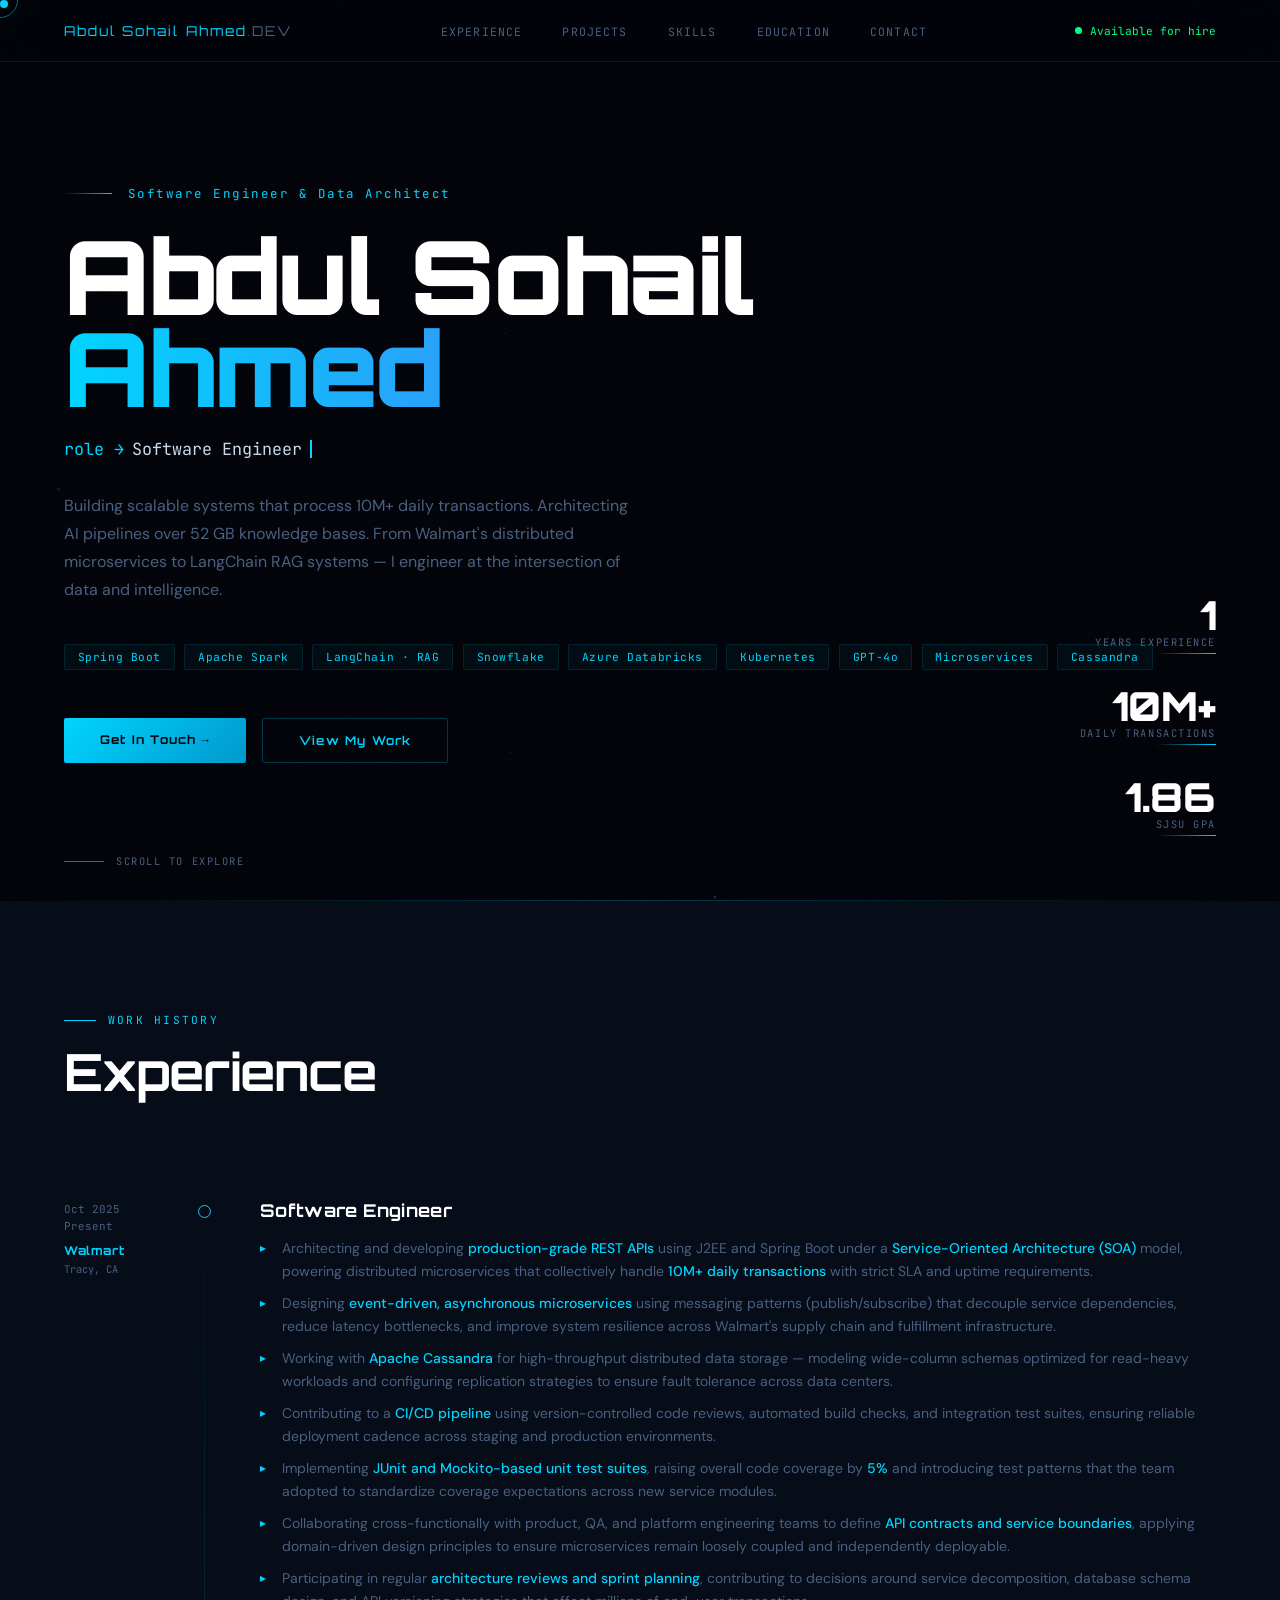
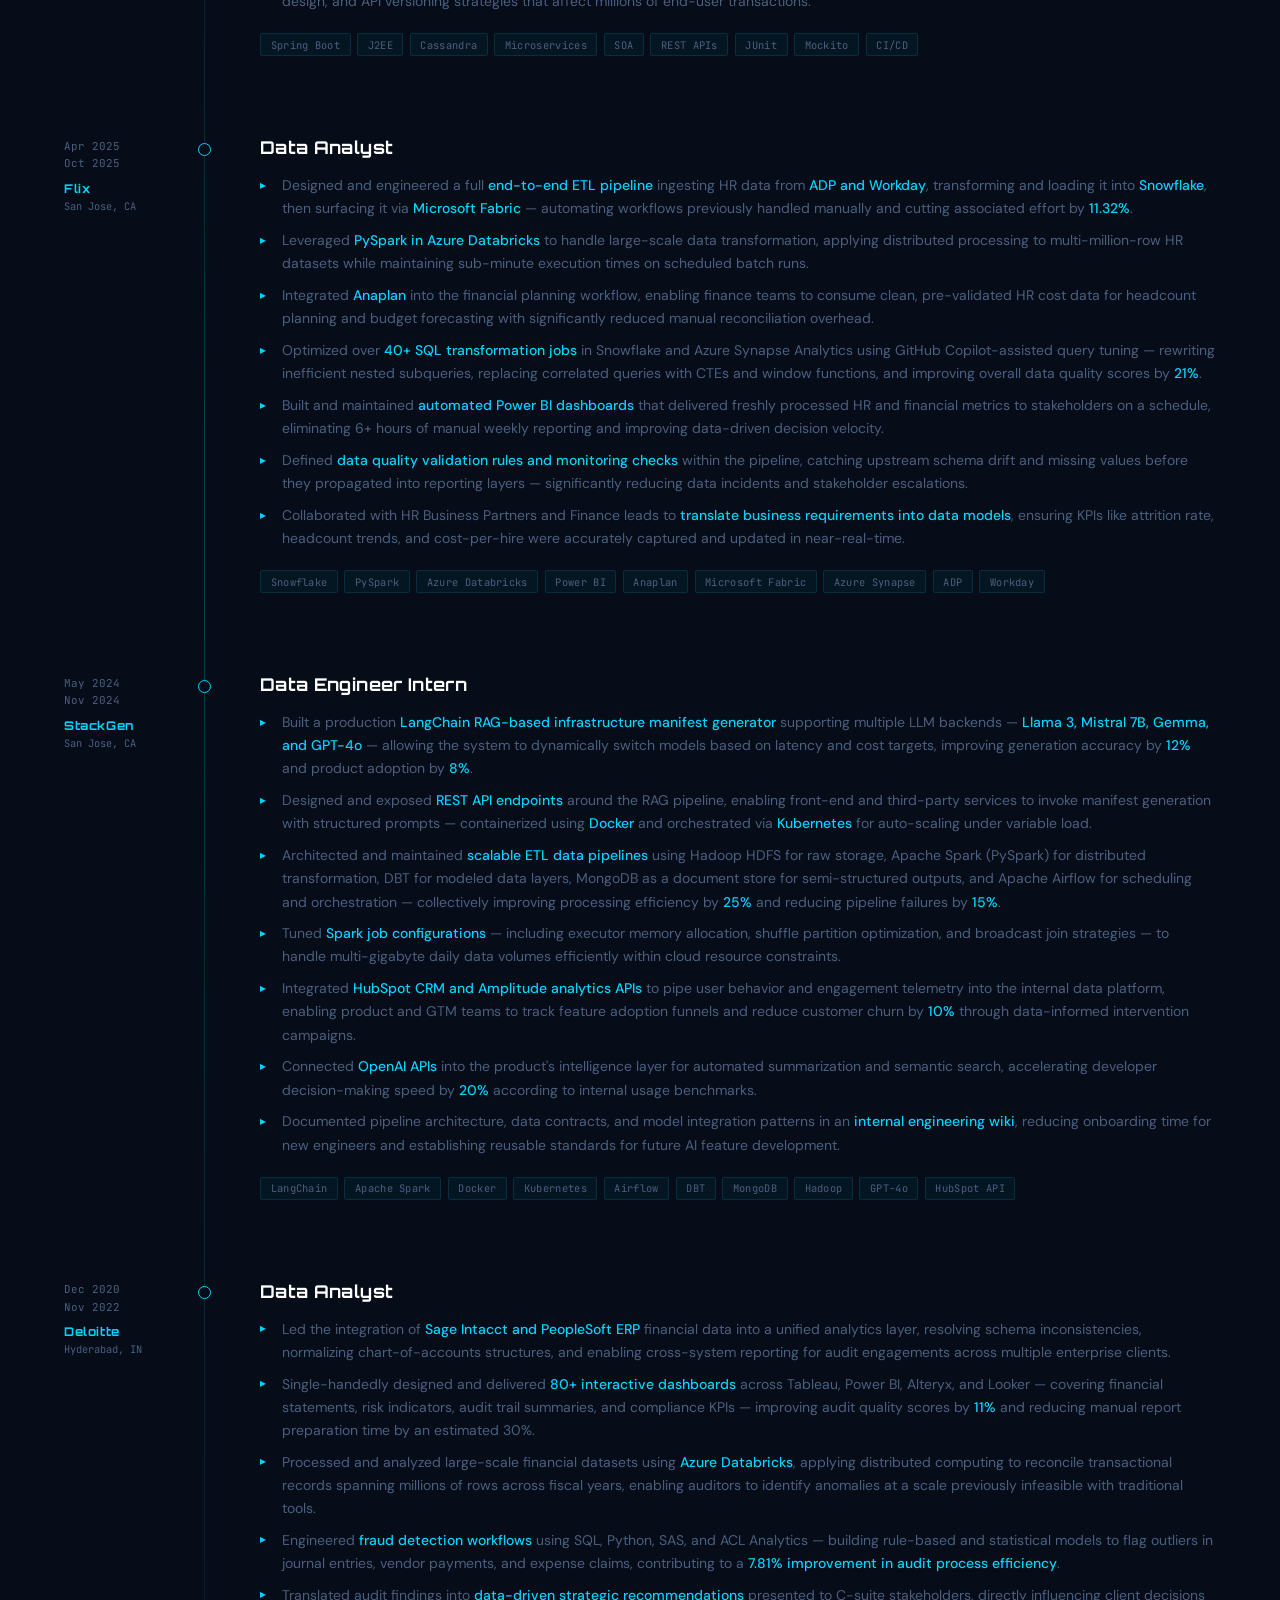
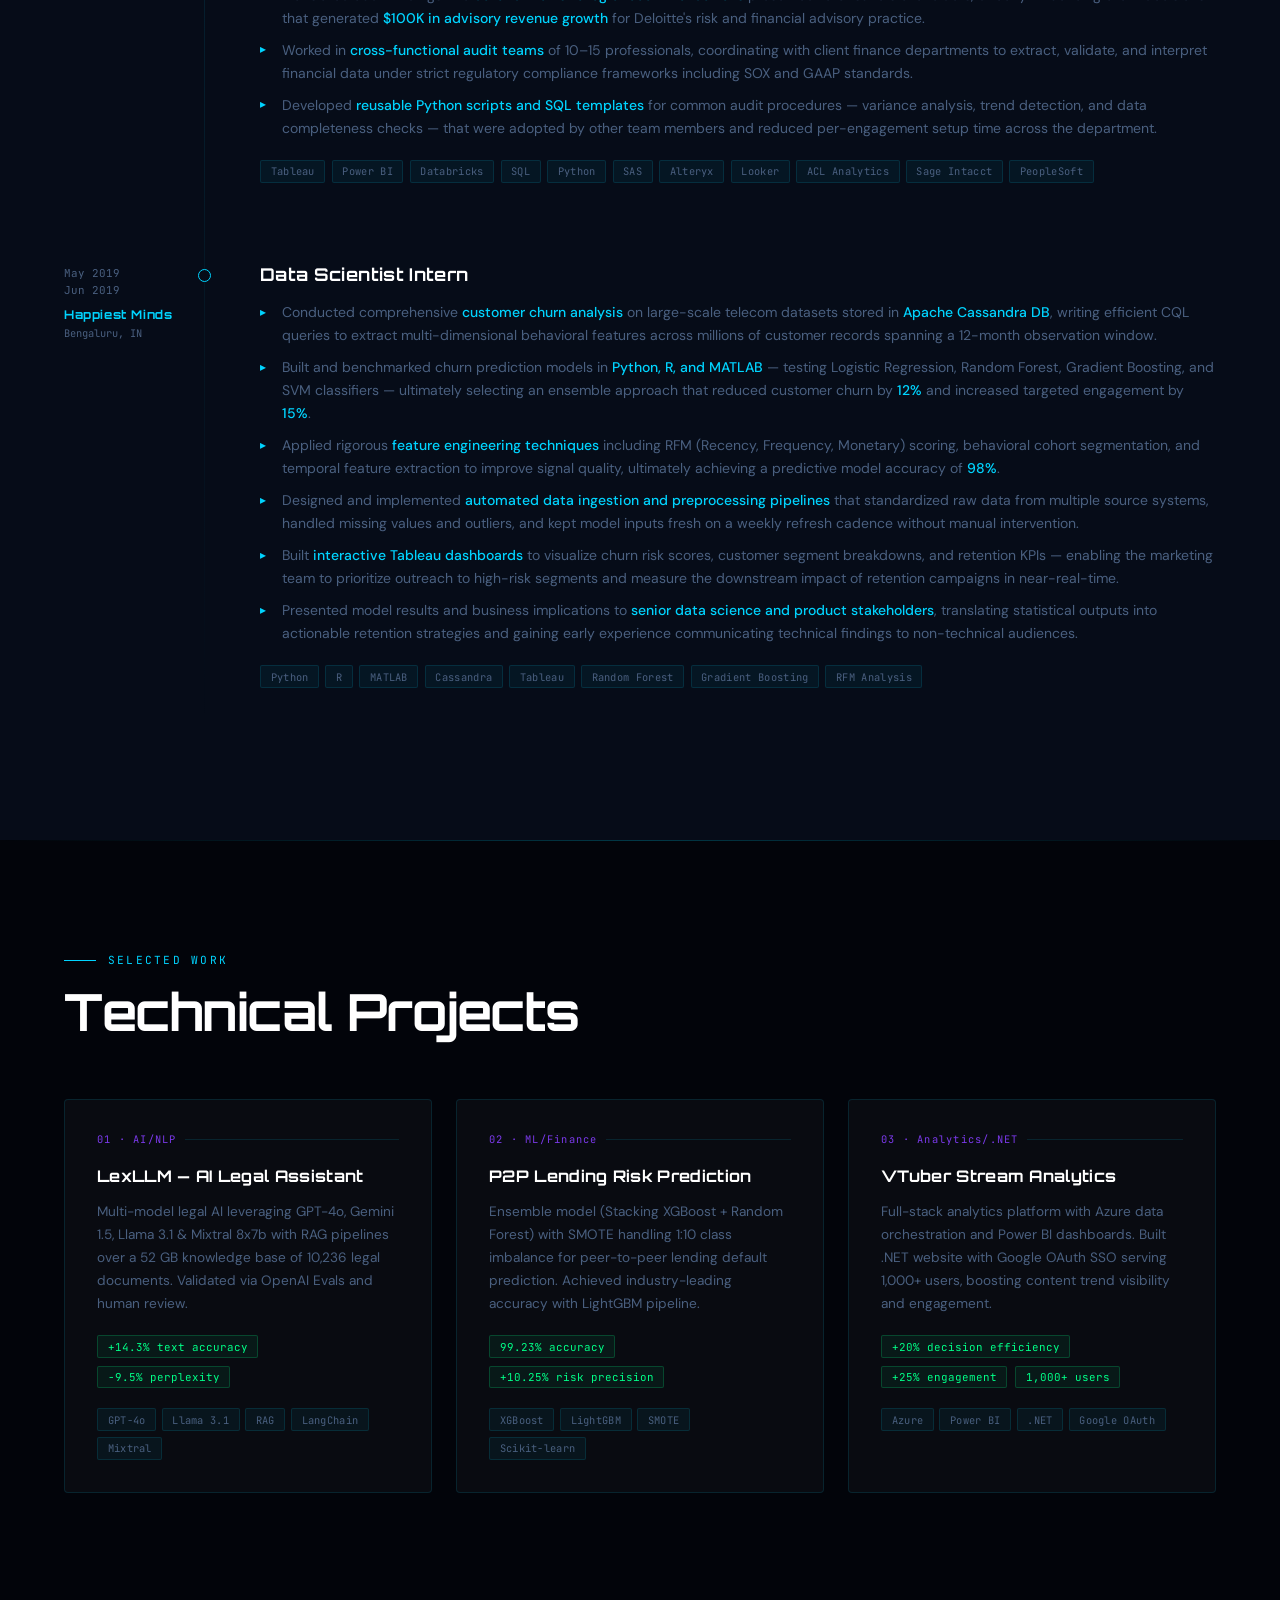
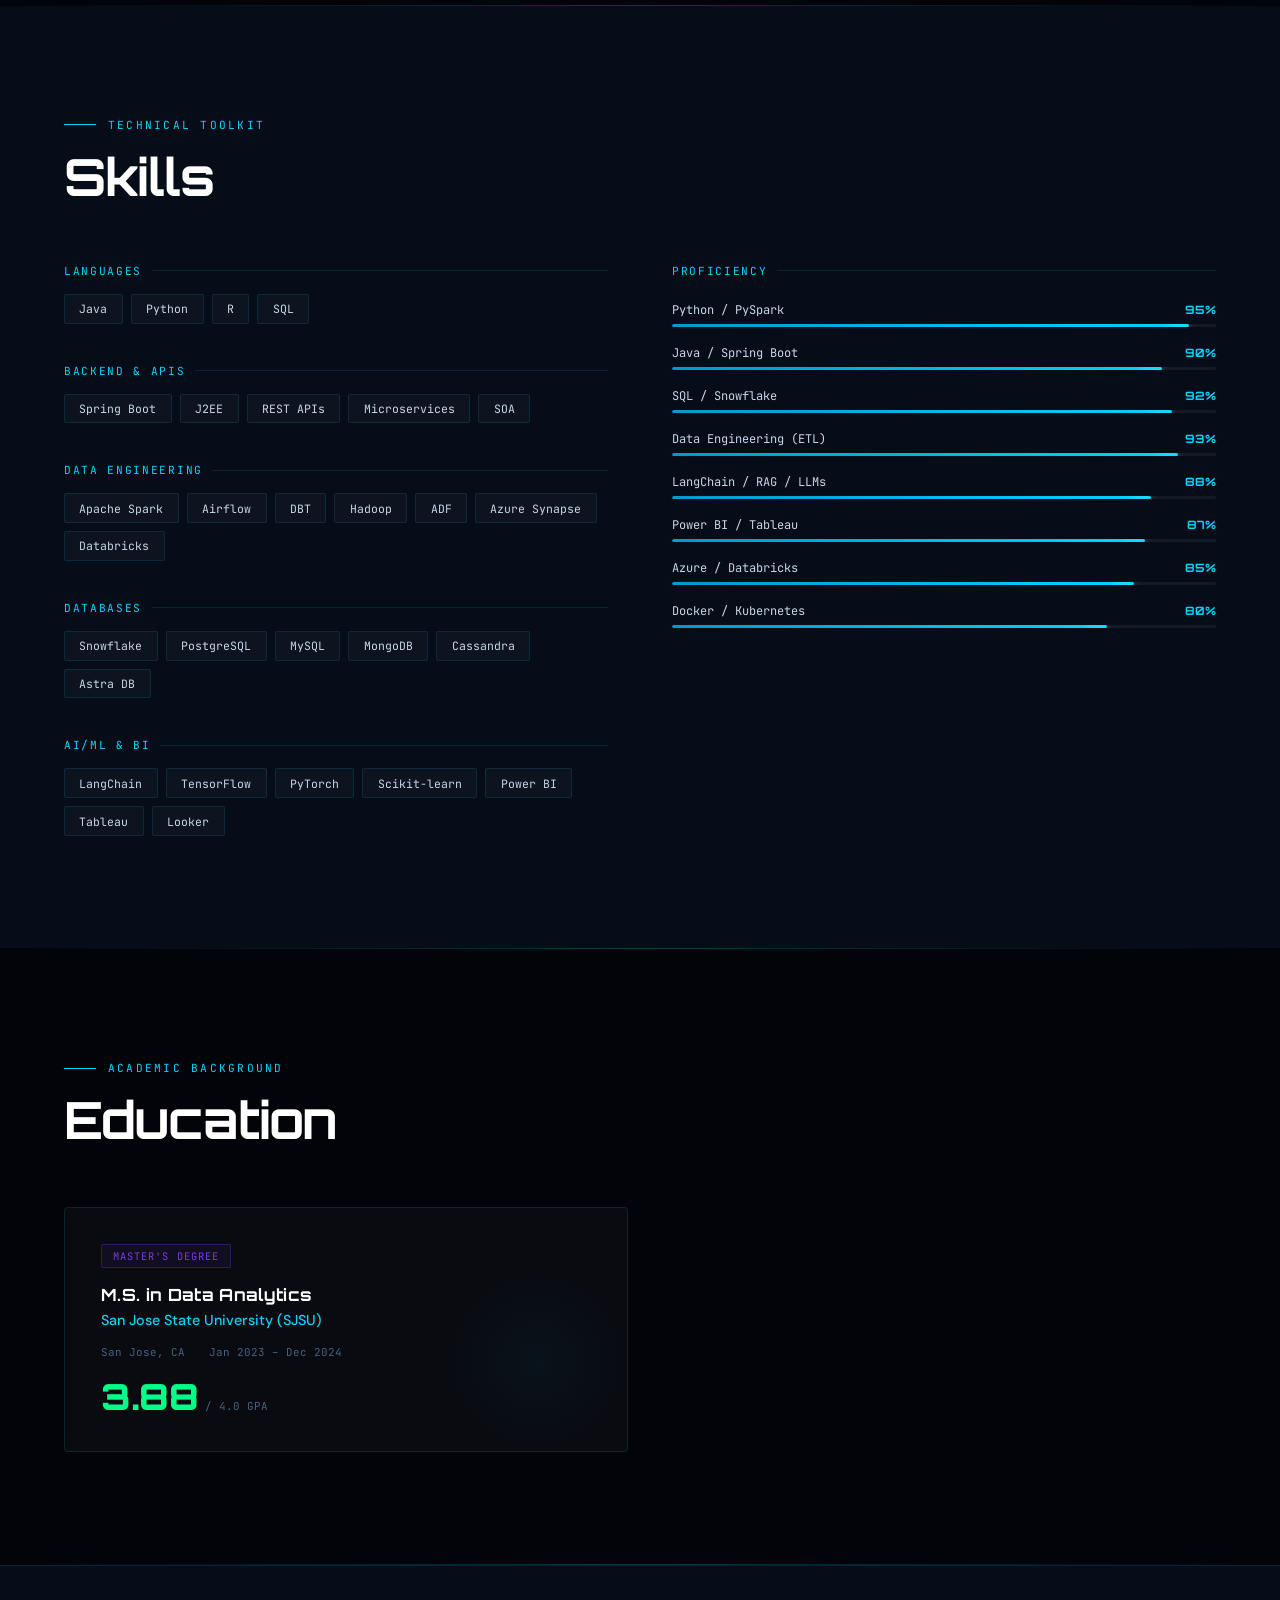
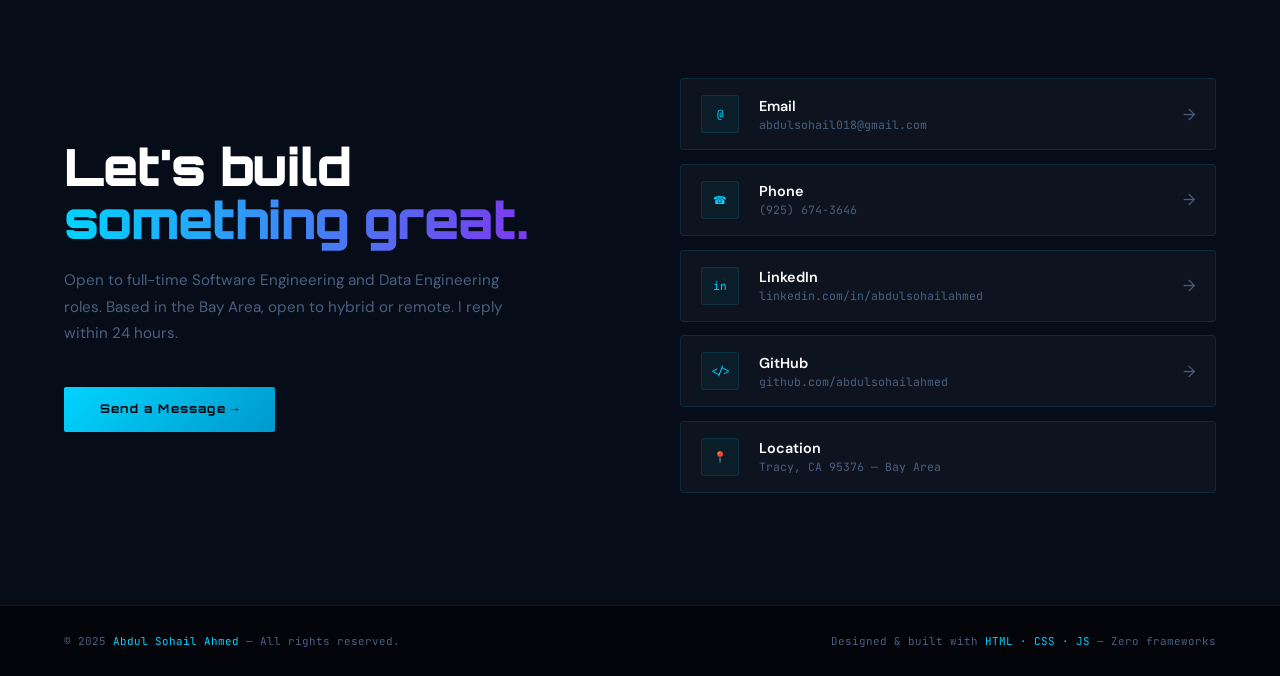
==== index.html @ 20546acb "Update index.html" ====
<!DOCTYPE html>
<html lang="en">
<head>
<meta charset="UTF-8">
<meta name="viewport" content="width=device-width, initial-scale=1.0">
<title>Abdul Sohail Ahmed — Engineer & Data Architect</title>
<link href="https://fonts.googleapis.com/css2?family=Orbitron:wght@400;600;700;900&family=DM+Sans:wght@300;400;500;600&family=JetBrains+Mono:wght@300;400;500&display=swap" rel="stylesheet">
<style>
*, *::before, *::after { margin: 0; padding: 0; box-sizing: border-box; }
html { scroll-behavior: smooth; }

:root {
  --bg: #02040a;
  --bg2: #060c18;
  --surface: rgba(255,255,255,0.03);
  --surface2: rgba(255,255,255,0.06);
  --border: rgba(0,212,255,0.12);
  --border2: rgba(0,212,255,0.25);
  --cyan: #00d4ff;
  --cyan2: #0099cc;
  --violet: #7c3aed;
  --green: #00ff88;
  --amber: #f59e0b;
  --text: #c8d8e8;
  --muted: #4a6080;
  --bright: #ffffff;
  --font-display: 'Orbitron', monospace;
  --font-body: 'DM Sans', sans-serif;
  --font-mono: 'JetBrains Mono', monospace;
}

body {
  background: var(--bg);
  color: var(--text);
  font-family: var(--font-body);
  cursor: none;
  overflow-x: hidden;
}

/* ═══════════════════════════════
   CUSTOM CURSOR
═══════════════════════════════ */
#cursor-dot {
  position: fixed;
  width: 8px; height: 8px;
  background: var(--cyan);
  border-radius: 50%;
  pointer-events: none;
  z-index: 9999;
  transition: transform 0.1s;
  mix-blend-mode: screen;
}
#cursor-ring {
  position: fixed;
  width: 36px; height: 36px;
  border: 1px solid rgba(0,212,255,0.5);
  border-radius: 50%;
  pointer-events: none;
  z-index: 9998;
  transition: transform 0.15s, width 0.2s, height 0.2s, border-color 0.2s;
}
body.hovered #cursor-ring {
  width: 56px; height: 56px;
  border-color: var(--cyan);
}

/* ═══════════════════════════════
   CANVAS BACKGROUND
═══════════════════════════════ */
#particle-canvas {
  position: fixed;
  inset: 0;
  z-index: 0;
  pointer-events: none;
}

/* ═══════════════════════════════
   NOISE OVERLAY
═══════════════════════════════ */
body::after {
  content: '';
  position: fixed;
  inset: 0;
  background-image: url("data:image/svg+xml,%3Csvg viewBox='0 0 256 256' xmlns='http://www.w3.org/2000/svg'%3E%3Cfilter id='noise'%3E%3CfeTurbulence type='fractalNoise' baseFrequency='0.9' numOctaves='4' stitchTiles='stitch'/%3E%3C/filter%3E%3Crect width='100%25' height='100%25' filter='url(%23noise)' opacity='0.03'/%3E%3C/svg%3E");
  pointer-events: none;
  z-index: 1;
  opacity: 0.4;
}

/* ═══════════════════════════════
   NAV
═══════════════════════════════ */
nav {
  position: fixed;
  top: 0; left: 0; right: 0;
  z-index: 500;
  display: flex;
  align-items: center;
  justify-content: space-between;
  padding: 1.25rem 4rem;
  background: rgba(2,4,10,0.8);
  backdrop-filter: blur(24px);
  border-bottom: 1px solid var(--border);
}
.nav-logo {
  font-family: var(--font-display);
  font-size: 0.85rem;
  color: var(--cyan);
  letter-spacing: 0.15em;
  text-decoration: none;
}
.nav-logo span { color: var(--muted); }
.nav-links { display: flex; gap: 2.5rem; list-style: none; }
.nav-links a {
  font-family: var(--font-mono);
  font-size: 0.72rem;
  color: var(--muted);
  text-decoration: none;
  letter-spacing: 0.1em;
  text-transform: uppercase;
  transition: color 0.25s;
  position: relative;
}
.nav-links a::after {
  content: '';
  position: absolute;
  bottom: -4px; left: 0;
  width: 0; height: 1px;
  background: var(--cyan);
  transition: width 0.3s;
}
.nav-links a:hover { color: var(--cyan); }
.nav-links a:hover::after { width: 100%; }
.nav-status {
  display: flex;
  align-items: center;
  gap: 0.5rem;
  font-family: var(--font-mono);
  font-size: 0.7rem;
  color: var(--green);
}
.status-dot {
  width: 7px; height: 7px;
  background: var(--green);
  border-radius: 50%;
  animation: pulse-dot 2s infinite;
}
@keyframes pulse-dot {
  0%, 100% { box-shadow: 0 0 0 0 rgba(0,255,136,0.4); }
  50% { box-shadow: 0 0 0 6px rgba(0,255,136,0); }
}

/* ═══════════════════════════════
   HERO
═══════════════════════════════ */
.hero {
  position: relative;
  z-index: 2;
  min-height: 100vh;
  display: flex;
  flex-direction: column;
  justify-content: center;
  padding: 7rem 4rem 4rem;
  max-width: 1300px;
  margin: 0 auto;
}
.hero-pre {
  font-family: var(--font-mono);
  font-size: 0.78rem;
  color: var(--cyan);
  letter-spacing: 0.2em;
  margin-bottom: 1.75rem;
  opacity: 0;
  animation: slideIn 0.8s 0.2s forwards;
  display: flex;
  align-items: center;
  gap: 1rem;
}
.hero-pre::before {
  content: '';
  width: 3rem; height: 1px;
  background: linear-gradient(90deg, transparent, var(--cyan));
}
.hero-name {
  font-family: var(--font-display);
  font-size: clamp(3.5rem, 8vw, 7.5rem);
  font-weight: 900;
  line-height: 0.9;
  letter-spacing: -0.02em;
  color: var(--bright);
  opacity: 0;
  animation: slideIn 0.8s 0.35s forwards;
}
.hero-name .line2 {
  display: block;
  background: linear-gradient(90deg, var(--cyan), var(--violet));
  -webkit-background-clip: text;
  -webkit-text-fill-color: transparent;
  background-clip: text;
}
.hero-title-row {
  margin-top: 1.5rem;
  margin-bottom: 2rem;
  opacity: 0;
  animation: slideIn 0.8s 0.5s forwards;
}
.typed-wrapper {
  font-family: var(--font-mono);
  font-size: 1.05rem;
  color: var(--muted);
  display: flex;
  align-items: center;
  gap: 0.5rem;
}
.typed-prefix { color: var(--cyan); }
#typed-text { color: var(--text); }
.typed-cursor {
  width: 2px; height: 1.1em;
  background: var(--cyan);
  display: inline-block;
  vertical-align: middle;
  animation: blink 0.9s step-end infinite;
}
@keyframes blink { 0%,100%{opacity:1} 50%{opacity:0} }
.hero-bio {
  font-size: 1rem;
  color: var(--muted);
  max-width: 580px;
  line-height: 1.75;
  margin-bottom: 2.5rem;
  opacity: 0;
  animation: slideIn 0.8s 0.65s forwards;
}
.hero-chips {
  display: flex;
  flex-wrap: wrap;
  gap: 0.6rem;
  margin-bottom: 3rem;
  opacity: 0;
  animation: slideIn 0.8s 0.8s forwards;
}
.hchip {
  font-family: var(--font-mono);
  font-size: 0.7rem;
  padding: 0.3rem 0.8rem;
  border: 1px solid var(--border);
  border-radius: 2px;
  color: var(--cyan);
  background: rgba(0,212,255,0.04);
  letter-spacing: 0.05em;
  transition: all 0.2s;
}
.hchip:hover {
  border-color: var(--cyan);
  background: rgba(0,212,255,0.1);
  box-shadow: 0 0 12px rgba(0,212,255,0.15);
}
.hero-actions {
  display: flex;
  gap: 1rem;
  flex-wrap: wrap;
  opacity: 0;
  animation: slideIn 0.8s 0.95s forwards;
}
.btn-glow {
  display: inline-flex;
  align-items: center;
  gap: 0.6rem;
  background: linear-gradient(135deg, var(--cyan), var(--cyan2));
  color: #02040a;
  font-family: var(--font-display);
  font-weight: 700;
  font-size: 0.75rem;
  padding: 0.9rem 2.25rem;
  text-decoration: none;
  border-radius: 2px;
  letter-spacing: 0.1em;
  transition: all 0.3s;
  position: relative;
  overflow: hidden;
}
.btn-glow::before {
  content: '';
  position: absolute;
  inset: 0;
  background: linear-gradient(135deg, rgba(255,255,255,0.2), transparent);
  opacity: 0;
  transition: opacity 0.3s;
}
.btn-glow:hover { transform: translateY(-3px); box-shadow: 0 12px 40px rgba(0,212,255,0.35); }
.btn-glow:hover::before { opacity: 1; }
.btn-outline {
  display: inline-flex;
  align-items: center;
  gap: 0.6rem;
  border: 1px solid var(--border2);
  color: var(--cyan);
  font-family: var(--font-display);
  font-weight: 600;
  font-size: 0.75rem;
  padding: 0.9rem 2.25rem;
  text-decoration: none;
  border-radius: 2px;
  letter-spacing: 0.1em;
  transition: all 0.3s;
}
.btn-outline:hover {
  background: rgba(0,212,255,0.07);
  box-shadow: 0 0 20px rgba(0,212,255,0.15);
  transform: translateY(-3px);
}

/* HERO STATS */
.hero-stats {
  position: absolute;
  right: 4rem;
  bottom: 4rem;
  display: flex;
  flex-direction: column;
  gap: 2rem;
  align-items: flex-end;
  opacity: 0;
  animation: slideIn 0.8s 1.1s forwards;
}
.hstat-num {
  font-family: var(--font-display);
  font-size: 2.5rem;
  font-weight: 900;
  color: var(--bright);
  line-height: 1;
  display: block;
  text-align: right;
}
.hstat-label {
  font-family: var(--font-mono);
  font-size: 0.65rem;
  color: var(--muted);
  text-transform: uppercase;
  letter-spacing: 0.15em;
  text-align: right;
}
.hstat-bar {
  height: 1px;
  background: linear-gradient(90deg, transparent, var(--cyan));
  width: 60px;
  margin-top: 4px;
  margin-left: auto;
}

/* SCROLL HINT */
.scroll-hint {
  position: absolute;
  bottom: 2rem;
  left: 4rem;
  display: flex;
  align-items: center;
  gap: 0.75rem;
  font-family: var(--font-mono);
  font-size: 0.65rem;
  color: var(--muted);
  letter-spacing: 0.15em;
  animation: fadeInUp 1s 1.5s both;
}
.scroll-line {
  width: 40px; height: 1px;
  background: var(--muted);
  position: relative;
  overflow: hidden;
}
.scroll-line::after {
  content: '';
  position: absolute;
  left: -100%;
  top: 0;
  width: 100%; height: 100%;
  background: var(--cyan);
  animation: scanLine 2s infinite;
}
@keyframes scanLine {
  0% { left: -100%; }
  100% { left: 100%; }
}

/* ═══════════════════════════════
   SECTION SHARED
═══════════════════════════════ */
.section-wrap {
  position: relative;
  z-index: 2;
  padding: 7rem 4rem;
  max-width: 1300px;
  margin: 0 auto;
}
.section-tag {
  font-family: var(--font-mono);
  font-size: 0.7rem;
  color: var(--cyan);
  letter-spacing: 0.2em;
  text-transform: uppercase;
  margin-bottom: 0.75rem;
  display: flex;
  align-items: center;
  gap: 0.75rem;
}
.section-tag::before {
  content: '';
  width: 2rem; height: 1px;
  background: var(--cyan);
  flex-shrink: 0;
}
.section-title {
  font-family: var(--font-display);
  font-size: clamp(2rem, 4vw, 3.5rem);
  font-weight: 700;
  color: var(--bright);
  letter-spacing: -0.02em;
  margin-bottom: 3.5rem;
}

/* DIVIDER */
.divider {
  position: relative;
  z-index: 2;
  height: 1px;
  background: linear-gradient(90deg, transparent, var(--border), var(--border2), var(--border), transparent);
}

/* ═══════════════════════════════
   EXPERIENCE
═══════════════════════════════ */
#experience { background: var(--bg2); }
#experience .section-wrap { max-width: 1300px; }

.timeline { position: relative; }
.timeline::before {
  content: '';
  position: absolute;
  left: 140px;
  top: 0; bottom: 0;
  width: 1px;
  background: linear-gradient(180deg, transparent, var(--border2), var(--border), transparent);
}

.exp-item {
  display: grid;
  grid-template-columns: 140px 1fr;
  gap: 0 3.5rem;
  padding: 2.5rem 0;
  position: relative;
  opacity: 0;
  transform: translateY(30px);
  transition: opacity 0.6s, transform 0.6s;
}
.exp-item.visible { opacity: 1; transform: translateY(0); }
.exp-item::after {
  content: '';
  position: absolute;
  left: 134px;
  top: 2.9rem;
  width: 13px; height: 13px;
  border: 1px solid var(--cyan);
  background: var(--bg2);
  border-radius: 50%;
  transition: background 0.3s, box-shadow 0.3s;
}
.exp-item:hover::after {
  background: var(--cyan);
  box-shadow: 0 0 16px var(--cyan);
}

.exp-left { padding-top: 0.1rem; }
.exp-period {
  font-family: var(--font-mono);
  font-size: 0.68rem;
  color: var(--muted);
  line-height: 1.6;
  white-space: nowrap;
}
.exp-company {
  font-family: var(--font-display);
  font-size: 0.75rem;
  font-weight: 700;
  color: var(--cyan);
  margin-top: 0.5rem;
  letter-spacing: 0.05em;
}
.exp-location {
  font-family: var(--font-mono);
  font-size: 0.65rem;
  color: var(--muted);
  margin-top: 0.2rem;
}

.exp-right {}
.exp-role {
  font-family: var(--font-display);
  font-size: 1.1rem;
  font-weight: 700;
  color: var(--bright);
  margin-bottom: 1rem;
  letter-spacing: 0.02em;
}
.exp-bullets {
  list-style: none;
  display: flex;
  flex-direction: column;
  gap: 0.55rem;
  margin-bottom: 1.25rem;
}
.exp-bullets li {
  font-size: 0.875rem;
  color: var(--muted);
  line-height: 1.65;
  padding-left: 1.4rem;
  position: relative;
}
.exp-bullets li::before {
  content: '▸';
  position: absolute;
  left: 0;
  color: var(--cyan);
  font-size: 0.75rem;
  top: 0.1rem;
}
.exp-bullets li em {
  color: var(--cyan);
  font-style: normal;
  font-weight: 500;
}
.exp-tags {
  display: flex;
  flex-wrap: wrap;
  gap: 0.4rem;
}
.etag {
  font-family: var(--font-mono);
  font-size: 0.65rem;
  padding: 0.22rem 0.6rem;
  background: rgba(0,212,255,0.05);
  border: 1px solid var(--border);
  border-radius: 2px;
  color: var(--muted);
  letter-spacing: 0.03em;
  transition: all 0.2s;
}
.etag:hover {
  border-color: var(--cyan);
  color: var(--cyan);
}

/* ═══════════════════════════════
   PROJECTS
═══════════════════════════════ */
#projects .section-wrap { max-width: 1300px; }

.projects-grid {
  display: grid;
  grid-template-columns: repeat(3, 1fr);
  gap: 1.5rem;
}

.proj-card {
  background: var(--surface);
  border: 1px solid var(--border);
  border-radius: 4px;
  padding: 2rem;
  position: relative;
  overflow: hidden;
  transition: all 0.35s;
  opacity: 0;
  transform: translateY(30px);
}
.proj-card.visible { opacity: 1; transform: translateY(0); }
.proj-card:hover {
  border-color: rgba(0,212,255,0.3);
  transform: translateY(-6px);
  box-shadow: 0 24px 60px rgba(0,0,0,0.5), 0 0 40px rgba(0,212,255,0.05);
}
.proj-card::before {
  content: '';
  position: absolute;
  top: 0; left: 0; right: 0;
  height: 2px;
  background: linear-gradient(90deg, var(--cyan), var(--violet));
  transform: scaleX(0);
  transform-origin: left;
  transition: transform 0.4s cubic-bezier(0.4,0,0.2,1);
}
.proj-card:hover::before { transform: scaleX(1); }
.proj-card::after {
  content: '';
  position: absolute;
  inset: 0;
  background: radial-gradient(circle at var(--mx,50%) var(--my,50%), rgba(0,212,255,0.04) 0%, transparent 60%);
  opacity: 0;
  transition: opacity 0.3s;
  pointer-events: none;
}
.proj-card:hover::after { opacity: 1; }

.proj-num {
  font-family: var(--font-mono);
  font-size: 0.65rem;
  color: var(--violet);
  letter-spacing: 0.12em;
  margin-bottom: 1.25rem;
  display: flex;
  align-items: center;
  gap: 0.5rem;
}
.proj-num::after {
  content: '';
  flex: 1;
  height: 1px;
  background: var(--border);
}
.proj-title {
  font-family: var(--font-display);
  font-size: 1rem;
  font-weight: 700;
  color: var(--bright);
  margin-bottom: 0.85rem;
  letter-spacing: 0.02em;
}
.proj-desc {
  font-size: 0.85rem;
  color: var(--muted);
  line-height: 1.7;
  margin-bottom: 1.25rem;
}
.proj-metrics {
  display: flex;
  flex-wrap: wrap;
  gap: 0.5rem;
  margin-bottom: 1.25rem;
}
.proj-metric {
  font-family: var(--font-mono);
  font-size: 0.68rem;
  color: var(--green);
  background: rgba(0,255,136,0.06);
  border: 1px solid rgba(0,255,136,0.2);
  padding: 0.2rem 0.6rem;
  border-radius: 2px;
}
.proj-stack {
  display: flex;
  flex-wrap: wrap;
  gap: 0.35rem;
}

/* ═══════════════════════════════
   SKILLS
═══════════════════════════════ */
#skills { background: var(--bg2); }

.skills-layout {
  display: grid;
  grid-template-columns: 1fr 1fr;
  gap: 4rem;
  align-items: start;
}
.skill-categories { display: flex; flex-direction: column; gap: 2.5rem; }
.skill-cat-title {
  font-family: var(--font-mono);
  font-size: 0.7rem;
  color: var(--cyan);
  letter-spacing: 0.15em;
  text-transform: uppercase;
  margin-bottom: 1rem;
  display: flex;
  align-items: center;
  gap: 0.6rem;
}
.skill-cat-title::after {
  content: '';
  flex: 1;
  height: 1px;
  background: var(--border);
}
.skill-bubbles {
  display: flex;
  flex-wrap: wrap;
  gap: 0.5rem;
}
.sbubble {
  font-family: var(--font-mono);
  font-size: 0.72rem;
  padding: 0.4rem 0.9rem;
  background: var(--surface);
  border: 1px solid var(--border);
  border-radius: 2px;
  color: var(--text);
  cursor: default;
  transition: all 0.25s;
  position: relative;
  overflow: hidden;
}
.sbubble::before {
  content: '';
  position: absolute;
  inset: 0;
  background: linear-gradient(135deg, rgba(0,212,255,0.1), transparent);
  opacity: 0;
  transition: opacity 0.25s;
}
.sbubble:hover { border-color: var(--cyan); color: var(--cyan); }
.sbubble:hover::before { opacity: 1; }

/* Proficiency bars */
.skill-bars { display: flex; flex-direction: column; gap: 1.1rem; }
.skill-bar-row { display: flex; flex-direction: column; gap: 0.4rem; }
.skill-bar-head {
  display: flex;
  justify-content: space-between;
  align-items: center;
}
.skill-bar-name {
  font-family: var(--font-mono);
  font-size: 0.75rem;
  color: var(--text);
}
.skill-bar-pct {
  font-family: var(--font-display);
  font-size: 0.72rem;
  color: var(--cyan);
  font-weight: 700;
}
.skill-bar-track {
  height: 3px;
  background: var(--surface2);
  border-radius: 2px;
  overflow: hidden;
}
.skill-bar-fill {
  height: 100%;
  border-radius: 2px;
  width: 0;
  transition: width 1.2s cubic-bezier(0.4,0,0.2,1);
  background: linear-gradient(90deg, var(--cyan2), var(--cyan));
  position: relative;
}
.skill-bar-fill.animated { width: var(--target-width); }
.skill-bar-fill::after {
  content: '';
  position: absolute;
  right: 0; top: 0; bottom: 0;
  width: 20px;
  background: rgba(255,255,255,0.4);
  filter: blur(4px);
}

/* ═══════════════════════════════
   EDUCATION
═══════════════════════════════ */
#education .section-wrap { max-width: 1300px; }
.edu-grid {
  display: grid;
  grid-template-columns: repeat(2, 1fr);
  gap: 1.5rem;
}
.edu-card {
  background: var(--surface);
  border: 1px solid var(--border);
  border-radius: 4px;
  padding: 2.25rem;
  position: relative;
  overflow: hidden;
  opacity: 0;
  transform: translateY(25px);
  transition: all 0.5s, opacity 0.6s, transform 0.6s;
}
.edu-card.visible { opacity: 1; transform: translateY(0); }
.edu-card:hover { border-color: rgba(0,212,255,0.25); }
.edu-card::after {
  content: '';
  position: absolute;
  bottom: 0; right: 0;
  width: 180px; height: 180px;
  background: radial-gradient(circle, rgba(0,212,255,0.04) 0%, transparent 70%);
  border-radius: 50%;
}
.edu-badge {
  font-family: var(--font-mono);
  font-size: 0.65rem;
  color: var(--violet);
  letter-spacing: 0.1em;
  text-transform: uppercase;
  margin-bottom: 1rem;
  display: inline-flex;
  align-items: center;
  gap: 0.5rem;
  padding: 0.25rem 0.7rem;
  border: 1px solid rgba(124,58,237,0.3);
  background: rgba(124,58,237,0.07);
  border-radius: 2px;
}
.edu-degree {
  font-family: var(--font-display);
  font-size: 1.05rem;
  font-weight: 700;
  color: var(--bright);
  margin-bottom: 0.4rem;
  letter-spacing: 0.02em;
}
.edu-school {
  font-size: 0.9rem;
  color: var(--cyan);
  font-weight: 500;
  margin-bottom: 1rem;
}
.edu-meta {
  font-family: var(--font-mono);
  font-size: 0.68rem;
  color: var(--muted);
  display: flex;
  gap: 1.5rem;
  margin-bottom: 1.25rem;
}
.edu-gpa-block {
  display: flex;
  align-items: baseline;
  gap: 0.4rem;
}
.edu-gpa-num {
  font-family: var(--font-display);
  font-size: 2.25rem;
  font-weight: 900;
  color: var(--green);
  line-height: 1;
}
.edu-gpa-label {
  font-family: var(--font-mono);
  font-size: 0.68rem;
  color: var(--muted);
}

/* ═══════════════════════════════
   CONTACT
═══════════════════════════════ */
#contact {
  background: var(--bg2);
  border-top: 1px solid var(--border);
}
.contact-grid {
  display: grid;
  grid-template-columns: 1fr 1fr;
  gap: 5rem;
  align-items: center;
}
.contact-headline {
  font-family: var(--font-display);
  font-size: clamp(2rem, 4vw, 3.5rem);
  font-weight: 900;
  color: var(--bright);
  line-height: 1.05;
  letter-spacing: -0.02em;
  margin-bottom: 1.25rem;
}
.contact-headline span {
  background: linear-gradient(90deg, var(--cyan), var(--violet));
  -webkit-background-clip: text;
  -webkit-text-fill-color: transparent;
  background-clip: text;
}
.contact-sub {
  font-size: 0.95rem;
  color: var(--muted);
  line-height: 1.75;
  margin-bottom: 2.5rem;
  max-width: 440px;
}
.contact-links { display: flex; flex-direction: column; gap: 0.85rem; }
.clink {
  display: flex;
  align-items: center;
  gap: 1.25rem;
  text-decoration: none;
  color: var(--text);
  padding: 1rem 1.25rem;
  border: 1px solid var(--border);
  border-radius: 4px;
  background: var(--surface);
  transition: all 0.25s;
  position: relative;
  overflow: hidden;
}
.clink::before {
  content: '';
  position: absolute;
  left: 0; top: 0; bottom: 0;
  width: 2px;
  background: var(--cyan);
  transform: scaleY(0);
  transition: transform 0.25s;
}
.clink:hover { border-color: rgba(0,212,255,0.25); transform: translateX(4px); }
.clink:hover::before { transform: scaleY(1); }
.clink-icon {
  width: 38px; height: 38px;
  border: 1px solid var(--border);
  border-radius: 3px;
  display: flex;
  align-items: center;
  justify-content: center;
  font-family: var(--font-mono);
  font-size: 0.7rem;
  color: var(--cyan);
  flex-shrink: 0;
  background: rgba(0,212,255,0.05);
}
.clink-title {
  font-weight: 600;
  font-size: 0.9rem;
  color: var(--bright);
  margin-bottom: 2px;
}
.clink-value {
  font-family: var(--font-mono);
  font-size: 0.72rem;
  color: var(--muted);
}
.clink-arrow {
  margin-left: auto;
  color: var(--muted);
  font-size: 1rem;
  transition: all 0.25s;
}
.clink:hover .clink-arrow { color: var(--cyan); transform: translateX(4px); }

/* ═══════════════════════════════
   FOOTER
═══════════════════════════════ */
footer {
  position: relative;
  z-index: 2;
  border-top: 1px solid var(--border);
  padding: 1.75rem 4rem;
  display: flex;
  align-items: center;
  justify-content: space-between;
}
footer p {
  font-family: var(--font-mono);
  font-size: 0.68rem;
  color: var(--muted);
}
footer span { color: var(--cyan); }

/* ═══════════════════════════════
   ANIMATIONS
═══════════════════════════════ */
@keyframes slideIn {
  from { opacity: 0; transform: translateY(24px); }
  to { opacity: 1; transform: translateY(0); }
}
@keyframes fadeInUp {
  from { opacity: 0; transform: translateY(16px); }
  to { opacity: 1; transform: translateY(0); }
}

/* SCROLLBAR */
::-webkit-scrollbar { width: 5px; }
::-webkit-scrollbar-track { background: var(--bg); }
::-webkit-scrollbar-thumb { background: rgba(0,212,255,0.2); border-radius: 3px; }
::-webkit-scrollbar-thumb:hover { background: rgba(0,212,255,0.4); }

/* RESPONSIVE */
@media (max-width: 900px) {
  nav { padding: 1rem 1.5rem; }
  .nav-links { display: none; }
  .hero { padding: 6rem 1.5rem 4rem; }
  .hero-stats { position: static; flex-direction: row; margin-top: 2.5rem; }
  .section-wrap { padding: 5rem 1.5rem; }
  .timeline::before { display: none; }
  .exp-item { grid-template-columns: 1fr; gap: 0.5rem; }
  .exp-item::after { display: none; }
  .projects-grid { grid-template-columns: 1fr; }
  .skills-layout { grid-template-columns: 1fr; gap: 2.5rem; }
  .edu-grid { grid-template-columns: 1fr; }
  .contact-grid { grid-template-columns: 1fr; gap: 2.5rem; }
  footer { padding: 1.5rem; flex-direction: column; gap: 0.5rem; text-align: center; }
}
</style>
</head>
<body>

<!-- CURSOR -->
<div id="cursor-dot"></div>
<div id="cursor-ring"></div>

<!-- PARTICLE CANVAS -->
<canvas id="particle-canvas"></canvas>

<!-- NAV -->
<nav>
  <a href="#" class="nav-logo">Abdul Sohail Ahmed<span>.DEV</span></a>
  <ul class="nav-links">
    <li><a href="#experience">Experience</a></li>
    <li><a href="#projects">Projects</a></li>
    <li><a href="#skills">Skills</a></li>
    <li><a href="#education">Education</a></li>
    <li><a href="#contact">Contact</a></li>
  </ul>
  <div class="nav-status">
    <div class="status-dot"></div>
    Available for hire
  </div>
</nav>

<!-- HERO -->
<section class="hero">
  <div class="hero-pre">Software Engineer &amp; Data Architect</div>
  <h1 class="hero-name">
    Abdul Sohail
    <span class="line2">Ahmed</span>
  </h1>
  <div class="hero-title-row">
    <div class="typed-wrapper">
      <span class="typed-prefix">role →</span>
      <span id="typed-text"></span>
      <span class="typed-cursor"></span>
    </div>
  </div>
  <p class="hero-bio">
    Building scalable systems that process 10M+ daily transactions. Architecting AI pipelines over 52 GB knowledge bases. From Walmart's distributed microservices to LangChain RAG systems — I engineer at the intersection of data and intelligence.
  </p>
  <div class="hero-chips">
    <span class="hchip">Spring Boot</span>
    <span class="hchip">Apache Spark</span>
    <span class="hchip">LangChain · RAG</span>
    <span class="hchip">Snowflake</span>
    <span class="hchip">Azure Databricks</span>
    <span class="hchip">Kubernetes</span>
    <span class="hchip">GPT-4o</span>
    <span class="hchip">Microservices</span>
    <span class="hchip">Cassandra</span>
  </div>
  <div class="hero-actions">
    <a href="mailto:abdulsohail018@gmail.com" class="btn-glow">Get In Touch →</a>
    <a href="#experience" class="btn-outline">View My Work</a>
  </div>
  <div class="hero-stats">
    <div>
      <span class="hstat-num" data-count="4">0</span>
      <div class="hstat-label">Years Experience</div>
      <div class="hstat-bar"></div>
    </div>
    <div>
      <span class="hstat-num">10M+</span>
      <div class="hstat-label">Daily Transactions</div>
      <div class="hstat-bar"></div>
    </div>
    <div>
      <span class="hstat-num" data-count="3.88" data-decimal="2">0</span>
      <div class="hstat-label">SJSU GPA</div>
      <div class="hstat-bar"></div>
    </div>
  </div>
  <div class="scroll-hint">
    <div class="scroll-line"></div>
    SCROLL TO EXPLORE
  </div>
</section>

<div class="divider"></div>

<!-- EXPERIENCE -->
<section id="experience">
  <div class="section-wrap">
    <div class="section-tag">Work history</div>
    <h2 class="section-title">Experience</h2>
    <div class="timeline">

      <!-- WALMART -->
      <div class="exp-item">
        <div class="exp-left">
          <div class="exp-period">Oct 2025<br>Present</div>
          <div class="exp-company">Walmart</div>
          <div class="exp-location">Tracy, CA</div>
        </div>
        <div class="exp-right">
          <div class="exp-role">Software Engineer</div>
          <ul class="exp-bullets">
            <li>Architecting and developing <em>production-grade REST APIs</em> using J2EE and Spring Boot under a <em>Service-Oriented Architecture (SOA)</em> model, powering distributed microservices that collectively handle <em>10M+ daily transactions</em> with strict SLA and uptime requirements.</li>
            <li>Designing <em>event-driven, asynchronous microservices</em> using messaging patterns (publish/subscribe) that decouple service dependencies, reduce latency bottlenecks, and improve system resilience across Walmart's supply chain and fulfillment infrastructure.</li>
            <li>Working with <em>Apache Cassandra</em> for high-throughput distributed data storage — modeling wide-column schemas optimized for read-heavy workloads and configuring replication strategies to ensure fault tolerance across data centers.</li>
            <li>Contributing to a <em>CI/CD pipeline</em> using version-controlled code reviews, automated build checks, and integration test suites, ensuring reliable deployment cadence across staging and production environments.</li>
            <li>Implementing <em>JUnit and Mockito-based unit test suites</em>, raising overall code coverage by <em>5%</em> and introducing test patterns that the team adopted to standardize coverage expectations across new service modules.</li>
            <li>Collaborating cross-functionally with product, QA, and platform engineering teams to define <em>API contracts and service boundaries</em>, applying domain-driven design principles to ensure microservices remain loosely coupled and independently deployable.</li>
            <li>Participating in regular <em>architecture reviews and sprint planning</em>, contributing to decisions around service decomposition, database schema design, and API versioning strategies that affect millions of end-user transactions.</li>
          </ul>
          <div class="exp-tags">
            <span class="etag">Spring Boot</span><span class="etag">J2EE</span><span class="etag">Cassandra</span><span class="etag">Microservices</span><span class="etag">SOA</span><span class="etag">REST APIs</span><span class="etag">JUnit</span><span class="etag">Mockito</span><span class="etag">CI/CD</span>
          </div>
        </div>
      </div>

      <!-- FLIX -->
      <div class="exp-item">
        <div class="exp-left">
          <div class="exp-period">Apr 2025<br>Oct 2025</div>
          <div class="exp-company">Flix</div>
          <div class="exp-location">San Jose, CA</div>
        </div>
        <div class="exp-right">
          <div class="exp-role">Data Analyst</div>
          <ul class="exp-bullets">
            <li>Designed and engineered a full <em>end-to-end ETL pipeline</em> ingesting HR data from <em>ADP and Workday</em>, transforming and loading it into <em>Snowflake</em>, then surfacing it via <em>Microsoft Fabric</em> — automating workflows previously handled manually and cutting associated effort by <em>11.32%</em>.</li>
            <li>Leveraged <em>PySpark in Azure Databricks</em> to handle large-scale data transformation, applying distributed processing to multi-million-row HR datasets while maintaining sub-minute execution times on scheduled batch runs.</li>
            <li>Integrated <em>Anaplan</em> into the financial planning workflow, enabling finance teams to consume clean, pre-validated HR cost data for headcount planning and budget forecasting with significantly reduced manual reconciliation overhead.</li>
            <li>Optimized over <em>40+ SQL transformation jobs</em> in Snowflake and Azure Synapse Analytics using GitHub Copilot-assisted query tuning — rewriting inefficient nested subqueries, replacing correlated queries with CTEs and window functions, and improving overall data quality scores by <em>21%</em>.</li>
            <li>Built and maintained <em>automated Power BI dashboards</em> that delivered freshly processed HR and financial metrics to stakeholders on a schedule, eliminating 6+ hours of manual weekly reporting and improving data-driven decision velocity.</li>
            <li>Defined <em>data quality validation rules and monitoring checks</em> within the pipeline, catching upstream schema drift and missing values before they propagated into reporting layers — significantly reducing data incidents and stakeholder escalations.</li>
            <li>Collaborated with HR Business Partners and Finance leads to <em>translate business requirements into data models</em>, ensuring KPIs like attrition rate, headcount trends, and cost-per-hire were accurately captured and updated in near-real-time.</li>
          </ul>
          <div class="exp-tags">
            <span class="etag">Snowflake</span><span class="etag">PySpark</span><span class="etag">Azure Databricks</span><span class="etag">Power BI</span><span class="etag">Anaplan</span><span class="etag">Microsoft Fabric</span><span class="etag">Azure Synapse</span><span class="etag">ADP</span><span class="etag">Workday</span>
          </div>
        </div>
      </div>

      <!-- STACKGEN -->
      <div class="exp-item">
        <div class="exp-left">
          <div class="exp-period">May 2024<br>Nov 2024</div>
          <div class="exp-company">StackGen</div>
          <div class="exp-location">San Jose, CA</div>
        </div>
        <div class="exp-right">
          <div class="exp-role">Data Engineer Intern</div>
          <ul class="exp-bullets">
            <li>Built a production <em>LangChain RAG-based infrastructure manifest generator</em> supporting multiple LLM backends — <em>Llama 3, Mistral 7B, Gemma, and GPT-4o</em> — allowing the system to dynamically switch models based on latency and cost targets, improving generation accuracy by <em>12%</em> and product adoption by <em>8%</em>.</li>
            <li>Designed and exposed <em>REST API endpoints</em> around the RAG pipeline, enabling front-end and third-party services to invoke manifest generation with structured prompts — containerized using <em>Docker</em> and orchestrated via <em>Kubernetes</em> for auto-scaling under variable load.</li>
            <li>Architected and maintained <em>scalable ETL data pipelines</em> using Hadoop HDFS for raw storage, Apache Spark (PySpark) for distributed transformation, DBT for modeled data layers, MongoDB as a document store for semi-structured outputs, and Apache Airflow for scheduling and orchestration — collectively improving processing efficiency by <em>25%</em> and reducing pipeline failures by <em>15%</em>.</li>
            <li>Tuned <em>Spark job configurations</em> — including executor memory allocation, shuffle partition optimization, and broadcast join strategies — to handle multi-gigabyte daily data volumes efficiently within cloud resource constraints.</li>
            <li>Integrated <em>HubSpot CRM and Amplitude analytics APIs</em> to pipe user behavior and engagement telemetry into the internal data platform, enabling product and GTM teams to track feature adoption funnels and reduce customer churn by <em>10%</em> through data-informed intervention campaigns.</li>
            <li>Connected <em>OpenAI APIs</em> into the product's intelligence layer for automated summarization and semantic search, accelerating developer decision-making speed by <em>20%</em> according to internal usage benchmarks.</li>
            <li>Documented pipeline architecture, data contracts, and model integration patterns in an <em>internal engineering wiki</em>, reducing onboarding time for new engineers and establishing reusable standards for future AI feature development.</li>
          </ul>
          <div class="exp-tags">
            <span class="etag">LangChain</span><span class="etag">Apache Spark</span><span class="etag">Docker</span><span class="etag">Kubernetes</span><span class="etag">Airflow</span><span class="etag">DBT</span><span class="etag">MongoDB</span><span class="etag">Hadoop</span><span class="etag">GPT-4o</span><span class="etag">HubSpot API</span>
          </div>
        </div>
      </div>

      <!-- DELOITTE -->
      <div class="exp-item">
        <div class="exp-left">
          <div class="exp-period">Dec 2020<br>Nov 2022</div>
          <div class="exp-company">Deloitte</div>
          <div class="exp-location">Hyderabad, IN</div>
        </div>
        <div class="exp-right">
          <div class="exp-role">Data Analyst</div>
          <ul class="exp-bullets">
            <li>Led the integration of <em>Sage Intacct and PeopleSoft ERP</em> financial data into a unified analytics layer, resolving schema inconsistencies, normalizing chart-of-accounts structures, and enabling cross-system reporting for audit engagements across multiple enterprise clients.</li>
            <li>Single-handedly designed and delivered <em>80+ interactive dashboards</em> across Tableau, Power BI, Alteryx, and Looker — covering financial statements, risk indicators, audit trail summaries, and compliance KPIs — improving audit quality scores by <em>11%</em> and reducing manual report preparation time by an estimated 30%.</li>
            <li>Processed and analyzed large-scale financial datasets using <em>Azure Databricks</em>, applying distributed computing to reconcile transactional records spanning millions of rows across fiscal years, enabling auditors to identify anomalies at a scale previously infeasible with traditional tools.</li>
            <li>Engineered <em>fraud detection workflows</em> using SQL, Python, SAS, and ACL Analytics — building rule-based and statistical models to flag outliers in journal entries, vendor payments, and expense claims, contributing to a <em>7.81% improvement in audit process efficiency</em>.</li>
            <li>Translated audit findings into <em>data-driven strategic recommendations</em> presented to C-suite stakeholders, directly influencing client decisions that generated <em>$100K in advisory revenue growth</em> for Deloitte's risk and financial advisory practice.</li>
            <li>Worked in <em>cross-functional audit teams</em> of 10–15 professionals, coordinating with client finance departments to extract, validate, and interpret financial data under strict regulatory compliance frameworks including SOX and GAAP standards.</li>
            <li>Developed <em>reusable Python scripts and SQL templates</em> for common audit procedures — variance analysis, trend detection, and data completeness checks — that were adopted by other team members and reduced per-engagement setup time across the department.</li>
          </ul>
          <div class="exp-tags">
            <span class="etag">Tableau</span><span class="etag">Power BI</span><span class="etag">Databricks</span><span class="etag">SQL</span><span class="etag">Python</span><span class="etag">SAS</span><span class="etag">Alteryx</span><span class="etag">Looker</span><span class="etag">ACL Analytics</span><span class="etag">Sage Intacct</span><span class="etag">PeopleSoft</span>
          </div>
        </div>
      </div>

      <!-- HAPPIEST MINDS -->
      <div class="exp-item">
        <div class="exp-left">
          <div class="exp-period">May 2019<br>Jun 2019</div>
          <div class="exp-company">Happiest Minds</div>
          <div class="exp-location">Bengaluru, IN</div>
        </div>
        <div class="exp-right">
          <div class="exp-role">Data Scientist Intern</div>
          <ul class="exp-bullets">
            <li>Conducted comprehensive <em>customer churn analysis</em> on large-scale telecom datasets stored in <em>Apache Cassandra DB</em>, writing efficient CQL queries to extract multi-dimensional behavioral features across millions of customer records spanning a 12-month observation window.</li>
            <li>Built and benchmarked churn prediction models in <em>Python, R, and MATLAB</em> — testing Logistic Regression, Random Forest, Gradient Boosting, and SVM classifiers — ultimately selecting an ensemble approach that reduced customer churn by <em>12%</em> and increased targeted engagement by <em>15%</em>.</li>
            <li>Applied rigorous <em>feature engineering techniques</em> including RFM (Recency, Frequency, Monetary) scoring, behavioral cohort segmentation, and temporal feature extraction to improve signal quality, ultimately achieving a predictive model accuracy of <em>98%</em>.</li>
            <li>Designed and implemented <em>automated data ingestion and preprocessing pipelines</em> that standardized raw data from multiple source systems, handled missing values and outliers, and kept model inputs fresh on a weekly refresh cadence without manual intervention.</li>
            <li>Built <em>interactive Tableau dashboards</em> to visualize churn risk scores, customer segment breakdowns, and retention KPIs — enabling the marketing team to prioritize outreach to high-risk segments and measure the downstream impact of retention campaigns in near-real-time.</li>
            <li>Presented model results and business implications to <em>senior data science and product stakeholders</em>, translating statistical outputs into actionable retention strategies and gaining early experience communicating technical findings to non-technical audiences.</li>
          </ul>
          <div class="exp-tags">
            <span class="etag">Python</span><span class="etag">R</span><span class="etag">MATLAB</span><span class="etag">Cassandra</span><span class="etag">Tableau</span><span class="etag">Random Forest</span><span class="etag">Gradient Boosting</span><span class="etag">RFM Analysis</span>
          </div>
        </div>
      </div>

    </div>
  </div>
</section>

<div class="divider"></div>

<!-- PROJECTS -->
<section id="projects">
  <div class="section-wrap">
    <div class="section-tag">Selected work</div>
    <h2 class="section-title">Technical Projects</h2>
    <div class="projects-grid">

      <div class="proj-card">
        <div class="proj-num">01 · AI/NLP</div>
        <div class="proj-title">LexLLM — AI Legal Assistant</div>
        <p class="proj-desc">Multi-model legal AI leveraging GPT-4o, Gemini 1.5, Llama 3.1 & Mixtral 8x7b with RAG pipelines over a 52 GB knowledge base of 10,236 legal documents. Validated via OpenAI Evals and human review.</p>
        <div class="proj-metrics">
          <span class="proj-metric">+14.3% text accuracy</span>
          <span class="proj-metric">-9.5% perplexity</span>
        </div>
        <div class="proj-stack">
          <span class="etag">GPT-4o</span><span class="etag">Llama 3.1</span><span class="etag">RAG</span><span class="etag">LangChain</span><span class="etag">Mixtral</span>
        </div>
      </div>

      <div class="proj-card">
        <div class="proj-num">02 · ML/Finance</div>
        <div class="proj-title">P2P Lending Risk Prediction</div>
        <p class="proj-desc">Ensemble model (Stacking XGBoost + Random Forest) with SMOTE handling 1:10 class imbalance for peer-to-peer lending default prediction. Achieved industry-leading accuracy with LightGBM pipeline.</p>
        <div class="proj-metrics">
          <span class="proj-metric">99.23% accuracy</span>
          <span class="proj-metric">+10.25% risk precision</span>
        </div>
        <div class="proj-stack">
          <span class="etag">XGBoost</span><span class="etag">LightGBM</span><span class="etag">SMOTE</span><span class="etag">Scikit-learn</span>
        </div>
      </div>

      <div class="proj-card">
        <div class="proj-num">03 · Analytics/.NET</div>
        <div class="proj-title">VTuber Stream Analytics</div>
        <p class="proj-desc">Full-stack analytics platform with Azure data orchestration and Power BI dashboards. Built .NET website with Google OAuth SSO serving 1,000+ users, boosting content trend visibility and engagement.</p>
        <div class="proj-metrics">
          <span class="proj-metric">+20% decision efficiency</span>
          <span class="proj-metric">+25% engagement</span>
          <span class="proj-metric">1,000+ users</span>
        </div>
        <div class="proj-stack">
          <span class="etag">Azure</span><span class="etag">Power BI</span><span class="etag">.NET</span><span class="etag">Google OAuth</span>
        </div>
      </div>

    </div>
  </div>
</section>

<div class="divider"></div>

<!-- SKILLS -->
<section id="skills">
  <div class="section-wrap">
    <div class="section-tag">Technical toolkit</div>
    <h2 class="section-title">Skills</h2>
    <div class="skills-layout">
      <div class="skill-categories">
        <div>
          <div class="skill-cat-title">Languages</div>
          <div class="skill-bubbles">
            <span class="sbubble">Java</span><span class="sbubble">Python</span><span class="sbubble">R</span><span class="sbubble">SQL</span>
          </div>
        </div>
        <div>
          <div class="skill-cat-title">Backend & APIs</div>
          <div class="skill-bubbles">
            <span class="sbubble">Spring Boot</span><span class="sbubble">J2EE</span><span class="sbubble">REST APIs</span><span class="sbubble">Microservices</span><span class="sbubble">SOA</span>
          </div>
        </div>
        <div>
          <div class="skill-cat-title">Data Engineering</div>
          <div class="skill-bubbles">
            <span class="sbubble">Apache Spark</span><span class="sbubble">Airflow</span><span class="sbubble">DBT</span><span class="sbubble">Hadoop</span><span class="sbubble">ADF</span><span class="sbubble">Azure Synapse</span><span class="sbubble">Databricks</span>
          </div>
        </div>
        <div>
          <div class="skill-cat-title">Databases</div>
          <div class="skill-bubbles">
            <span class="sbubble">Snowflake</span><span class="sbubble">PostgreSQL</span><span class="sbubble">MySQL</span><span class="sbubble">MongoDB</span><span class="sbubble">Cassandra</span><span class="sbubble">Astra DB</span>
          </div>
        </div>
        <div>
          <div class="skill-cat-title">AI/ML & BI</div>
          <div class="skill-bubbles">
            <span class="sbubble">LangChain</span><span class="sbubble">TensorFlow</span><span class="sbubble">PyTorch</span><span class="sbubble">Scikit-learn</span><span class="sbubble">Power BI</span><span class="sbubble">Tableau</span><span class="sbubble">Looker</span>
          </div>
        </div>
      </div>

      <div>
        <div class="skill-cat-title" style="margin-bottom:1.5rem;">Proficiency</div>
        <div class="skill-bars" id="skill-bars-container">
          <div class="skill-bar-row">
            <div class="skill-bar-head"><span class="skill-bar-name">Python / PySpark</span><span class="skill-bar-pct">95%</span></div>
            <div class="skill-bar-track"><div class="skill-bar-fill" style="--target-width:95%"></div></div>
          </div>
          <div class="skill-bar-row">
            <div class="skill-bar-head"><span class="skill-bar-name">Java / Spring Boot</span><span class="skill-bar-pct">90%</span></div>
            <div class="skill-bar-track"><div class="skill-bar-fill" style="--target-width:90%"></div></div>
          </div>
          <div class="skill-bar-row">
            <div class="skill-bar-head"><span class="skill-bar-name">SQL / Snowflake</span><span class="skill-bar-pct">92%</span></div>
            <div class="skill-bar-track"><div class="skill-bar-fill" style="--target-width:92%"></div></div>
          </div>
          <div class="skill-bar-row">
            <div class="skill-bar-head"><span class="skill-bar-name">Data Engineering (ETL)</span><span class="skill-bar-pct">93%</span></div>
            <div class="skill-bar-track"><div class="skill-bar-fill" style="--target-width:93%"></div></div>
          </div>
          <div class="skill-bar-row">
            <div class="skill-bar-head"><span class="skill-bar-name">LangChain / RAG / LLMs</span><span class="skill-bar-pct">88%</span></div>
            <div class="skill-bar-track"><div class="skill-bar-fill" style="--target-width:88%"></div></div>
          </div>
          <div class="skill-bar-row">
            <div class="skill-bar-head"><span class="skill-bar-name">Power BI / Tableau</span><span class="skill-bar-pct">87%</span></div>
            <div class="skill-bar-track"><div class="skill-bar-fill" style="--target-width:87%"></div></div>
          </div>
          <div class="skill-bar-row">
            <div class="skill-bar-head"><span class="skill-bar-name">Azure / Databricks</span><span class="skill-bar-pct">85%</span></div>
            <div class="skill-bar-track"><div class="skill-bar-fill" style="--target-width:85%"></div></div>
          </div>
          <div class="skill-bar-row">
            <div class="skill-bar-head"><span class="skill-bar-name">Docker / Kubernetes</span><span class="skill-bar-pct">80%</span></div>
            <div class="skill-bar-track"><div class="skill-bar-fill" style="--target-width:80%"></div></div>
          </div>
        </div>
      </div>
    </div>
  </div>
</section>

<div class="divider"></div>

<!-- EDUCATION -->
<section id="education">
  <div class="section-wrap">
    <div class="section-tag">Academic background</div>
    <h2 class="section-title">Education</h2>
    <div class="edu-grid">
      <div class="edu-card">
        <div class="edu-badge">Master's Degree</div>
        <div class="edu-degree">M.S. in Data Analytics</div>
        <div class="edu-school">San Jose State University (SJSU)</div>
        <div class="edu-meta">
          <span>San Jose, CA</span>
          <span>Jan 2023 – Dec 2024</span>
        </div>
        <div class="edu-gpa-block">
          <span class="edu-gpa-num">3.88</span>
          <span class="edu-gpa-label">/ 4.0 GPA</span>
        </div>
      </div>
      <div class="edu-card">
        <div class="edu-badge">Bachelor's Degree</div>
        <div class="edu-degree">B.Tech in Computer Science & Engineering</div>
        <div class="edu-school">Vellore Institute of Technology (VIT)</div>
        <div class="edu-meta">
          <span>Vellore, India</span>
          <span>Jun 2017 – Jun 2021</span>
        </div>
        <div class="edu-gpa-block">
          <span class="edu-gpa-num">9.34</span>
          <span class="edu-gpa-label">/ 10.0 GPA</span>
        </div>
      </div>
    </div>
  </div>
</section>

<div class="divider"></div>

<!-- CONTACT -->
<section id="contact">
  <div class="section-wrap">
    <div class="contact-grid">
      <div>
        <h2 class="contact-headline">Let's build<br><span>something great.</span></h2>
        <p class="contact-sub">Open to full-time Software Engineering and Data Engineering roles. Based in the Bay Area, open to hybrid or remote. I reply within 24 hours.</p>
        <a href="mailto:abdulsohail018@gmail.com" class="btn-glow">Send a Message →</a>
      </div>
      <div class="contact-links">
        <a href="mailto:abdulsohail018@gmail.com" class="clink">
          <div class="clink-icon">@</div>
          <div><div class="clink-title">Email</div><div class="clink-value">abdulsohail018@gmail.com</div></div>
          <span class="clink-arrow">→</span>
        </a>
        <a href="tel:9256743646" class="clink">
          <div class="clink-icon">☎</div>
          <div><div class="clink-title">Phone</div><div class="clink-value">(925) 674-3646</div></div>
          <span class="clink-arrow">→</span>
        </a>
        <a href="https://linkedin.com/in/abdulsohailahmed" target="_blank" class="clink">
          <div class="clink-icon">in</div>
          <div><div class="clink-title">LinkedIn</div><div class="clink-value">linkedin.com/in/abdulsohailahmed</div></div>
          <span class="clink-arrow">→</span>
        </a>
        <a href="https://github.com/abdulsohailahmed" target="_blank" class="clink">
          <div class="clink-icon">&lt;/&gt;</div>
          <div><div class="clink-title">GitHub</div><div class="clink-value">github.com/abdulsohailahmed</div></div>
          <span class="clink-arrow">→</span>
        </a>
        <div class="clink" style="cursor:default;">
          <div class="clink-icon">📍</div>
          <div><div class="clink-title">Location</div><div class="clink-value">Tracy, CA 95376 — Bay Area</div></div>
        </div>
      </div>
    </div>
  </div>
</section>

<footer>
  <p>© 2025 <span>Abdul Sohail Ahmed</span> — All rights reserved.</p>
  <p>Designed &amp; built with <span>HTML · CSS · JS</span> — Zero frameworks</p>
</footer>

<script>
/* ═══════════════════════════════
   CUSTOM CURSOR
═══════════════════════════════ */
const dot = document.getElementById('cursor-dot');
const ring = document.getElementById('cursor-ring');
let mx = 0, my = 0, rx = 0, ry = 0;

document.addEventListener('mousemove', e => {
  mx = e.clientX; my = e.clientY;
  dot.style.left = (mx - 4) + 'px';
  dot.style.top = (my - 4) + 'px';
});

function animRing() {
  rx += (mx - rx - 18) * 0.15;
  ry += (my - ry - 18) * 0.15;
  ring.style.left = rx + 'px';
  ring.style.top = ry + 'px';
  requestAnimationFrame(animRing);
}
animRing();

document.querySelectorAll('a, button, .proj-card, .clink, .sbubble, .etag, .hchip').forEach(el => {
  el.addEventListener('mouseenter', () => document.body.classList.add('hovered'));
  el.addEventListener('mouseleave', () => document.body.classList.remove('hovered'));
});

/* ═══════════════════════════════
   PARTICLE CANVAS
═══════════════════════════════ */
const canvas = document.getElementById('particle-canvas');
const ctx = canvas.getContext('2d');
let W, H, particles = [], mouse = {x: -9999, y: -9999};

function resize() {
  W = canvas.width = window.innerWidth;
  H = canvas.height = window.innerHeight;
}
resize();
window.addEventListener('resize', resize);
document.addEventListener('mousemove', e => { mouse.x = e.clientX; mouse.y = e.clientY; });

class Particle {
  constructor() { this.reset(); }
  reset() {
    this.x = Math.random() * W;
    this.y = Math.random() * H;
    this.size = Math.random() * 1.5 + 0.3;
    this.speedX = (Math.random() - 0.5) * 0.3;
    this.speedY = (Math.random() - 0.5) * 0.3;
    this.alpha = Math.random() * 0.4 + 0.05;
    this.color = Math.random() > 0.7 ? '0,212,255' : (Math.random() > 0.5 ? '124,58,237' : '0,255,136');
  }
  update() {
    this.x += this.speedX;
    this.y += this.speedY;
    const dx = mouse.x - this.x, dy = mouse.y - this.y;
    const dist = Math.sqrt(dx*dx + dy*dy);
    if (dist < 120) {
      const force = (120 - dist) / 120 * 0.6;
      this.x -= dx * force * 0.03;
      this.y -= dy * force * 0.03;
    }
    if (this.x < 0 || this.x > W || this.y < 0 || this.y > H) this.reset();
  }
  draw() {
    ctx.beginPath();
    ctx.arc(this.x, this.y, this.size, 0, Math.PI*2);
    ctx.fillStyle = `rgba(${this.color},${this.alpha})`;
    ctx.fill();
  }
}

for (let i = 0; i < 120; i++) particles.push(new Particle());

// Connection lines
function drawConnections() {
  for (let i = 0; i < particles.length; i++) {
    for (let j = i+1; j < particles.length; j++) {
      const dx = particles[i].x - particles[j].x;
      const dy = particles[i].y - particles[j].y;
      const dist = Math.sqrt(dx*dx + dy*dy);
      if (dist < 100) {
        ctx.beginPath();
        ctx.moveTo(particles[i].x, particles[i].y);
        ctx.lineTo(particles[j].x, particles[j].y);
        ctx.strokeStyle = `rgba(0,212,255,${0.06 * (1 - dist/100)})`;
        ctx.lineWidth = 0.5;
        ctx.stroke();
      }
    }
  }
}

function animCanvas() {
  ctx.clearRect(0, 0, W, H);
  particles.forEach(p => { p.update(); p.draw(); });
  drawConnections();
  requestAnimationFrame(animCanvas);
}
animCanvas();

/* ═══════════════════════════════
   PROJECT CARD MOUSE GLOW
═══════════════════════════════ */
document.querySelectorAll('.proj-card').forEach(card => {
  card.addEventListener('mousemove', e => {
    const r = card.getBoundingClientRect();
    const x = ((e.clientX - r.left) / r.width * 100).toFixed(1);
    const y = ((e.clientY - r.top) / r.height * 100).toFixed(1);
    card.style.setProperty('--mx', x + '%');
    card.style.setProperty('--my', y + '%');
  });
});

/* ═══════════════════════════════
   TYPEWRITER
═══════════════════════════════ */
const roles = [
  'Software Engineer',
  'Data Engineer',
  'AI/ML Builder',
  'Full-Stack Architect',
  'Cloud Data Specialist'
];
let ri = 0, ci = 0, deleting = false;
const el = document.getElementById('typed-text');

function type() {
  const cur = roles[ri];
  if (!deleting) {
    el.textContent = cur.slice(0, ci+1);
    ci++;
    if (ci === cur.length) { deleting = true; setTimeout(type, 1800); return; }
    setTimeout(type, 70 + Math.random()*40);
  } else {
    el.textContent = cur.slice(0, ci-1);
    ci--;
    if (ci === 0) { deleting = false; ri = (ri+1) % roles.length; setTimeout(type, 300); return; }
    setTimeout(type, 35);
  }
}
type();

/* ═══════════════════════════════
   SCROLL ANIMATIONS
═══════════════════════════════ */
const observer = new IntersectionObserver((entries) => {
  entries.forEach((e, i) => {
    if (e.isIntersecting) {
      setTimeout(() => e.target.classList.add('visible'), e.target.dataset.delay || 0);
    }
  });
}, { threshold: 0.1 });

document.querySelectorAll('.exp-item, .proj-card, .edu-card').forEach((el, i) => {
  el.dataset.delay = i * 80;
  observer.observe(el);
});

/* Skill bars */
const barObserver = new IntersectionObserver((entries) => {
  entries.forEach(e => {
    if (e.isIntersecting) {
      e.target.querySelectorAll('.skill-bar-fill').forEach((bar, i) => {
        setTimeout(() => bar.classList.add('animated'), i * 100);
      });
      barObserver.unobserve(e.target);
    }
  });
}, { threshold: 0.3 });

const barsContainer = document.getElementById('skill-bars-container');
if (barsContainer) barObserver.observe(barsContainer);

/* Counter animation */
function animateCounter(el, target, decimals, duration) {
  let start = 0, step = target / (duration / 16);
  const tick = () => {
    start = Math.min(start + step, target);
    el.textContent = decimals ? start.toFixed(decimals) : Math.floor(start);
    if (start < target) requestAnimationFrame(tick);
  };
  tick();
}

const heroObserver = new IntersectionObserver(entries => {
  entries.forEach(e => {
    if (e.isIntersecting) {
      document.querySelectorAll('.hstat-num[data-count]').forEach(el => {
        const val = parseFloat(el.dataset.count);
        const dec = el.dataset.decimal ? parseInt(el.dataset.decimal) : 0;
        animateCounter(el, val, dec, 1500);
      });
      heroObserver.disconnect();
    }
  });
}, { threshold: 0.5 });

const heroStats = document.querySelector('.hero-stats');
if (heroStats) heroObserver.observe(heroStats);
</script>
</body>
</html>
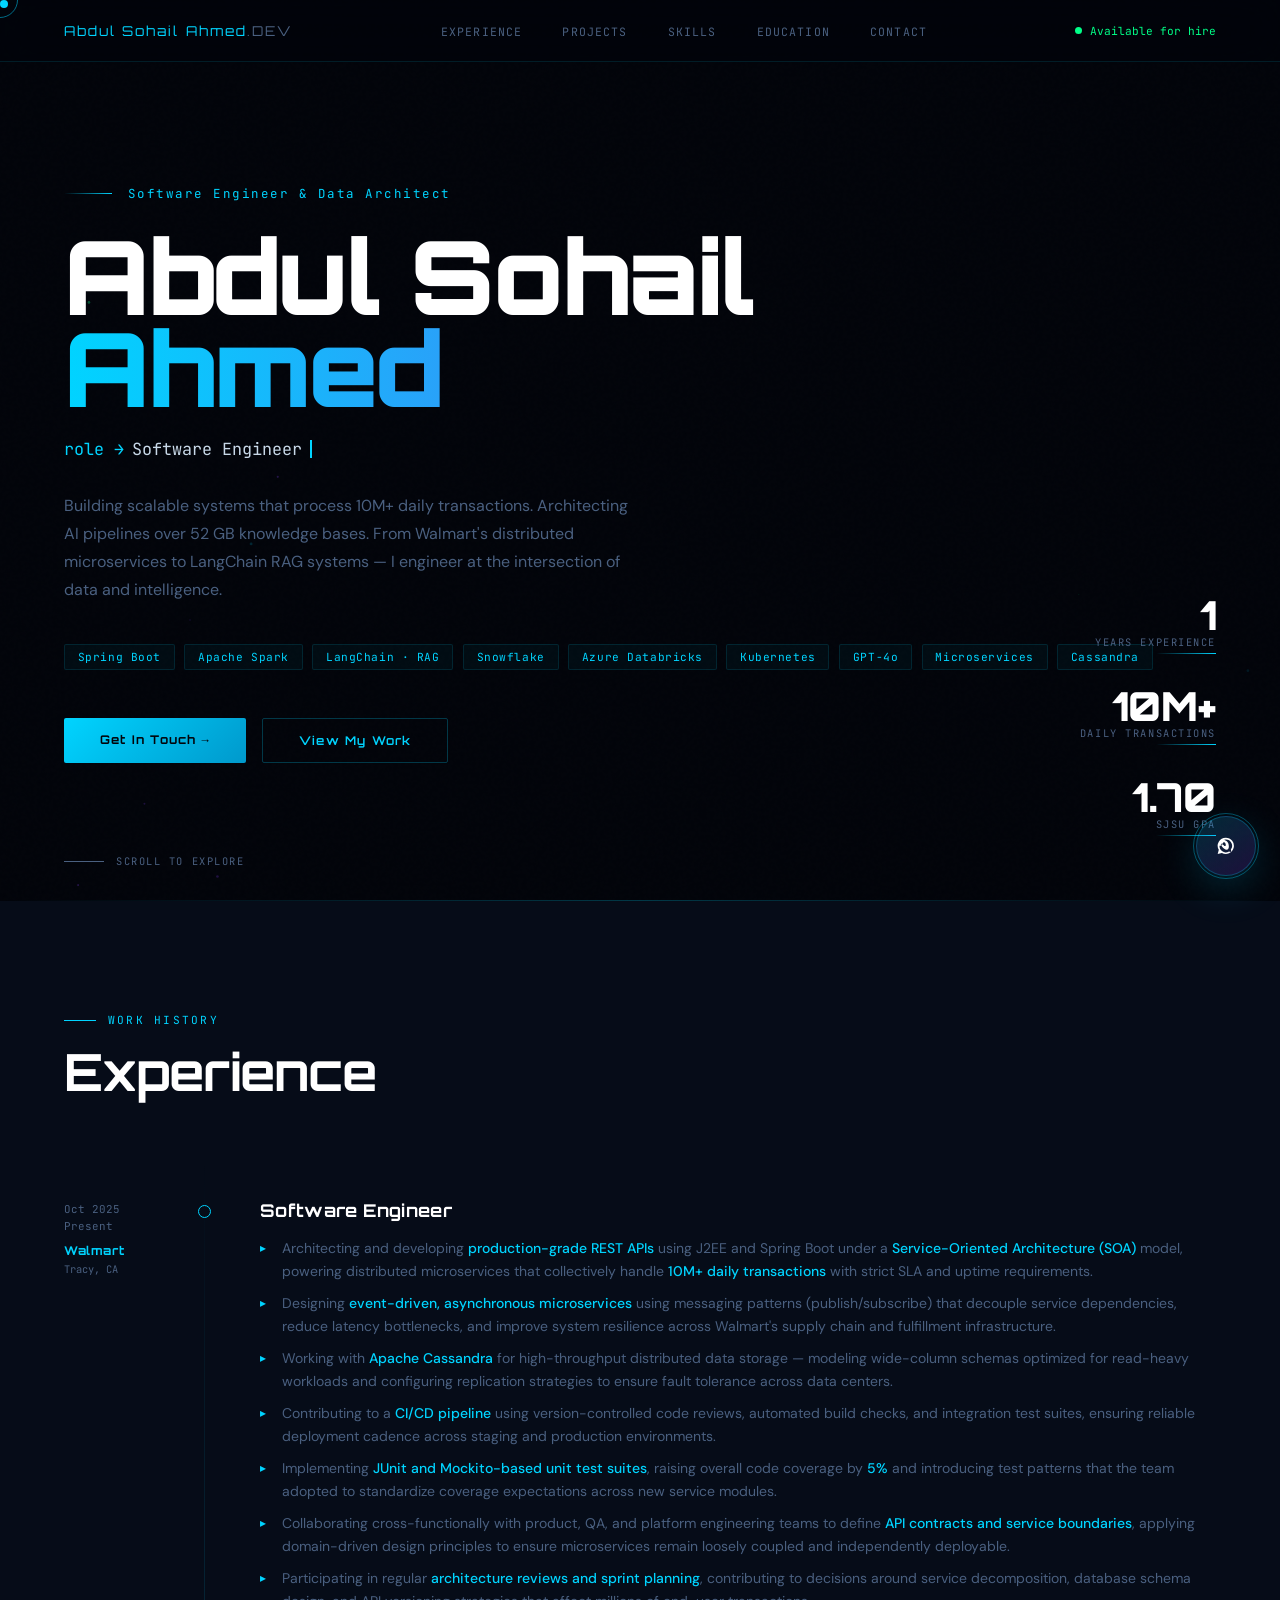
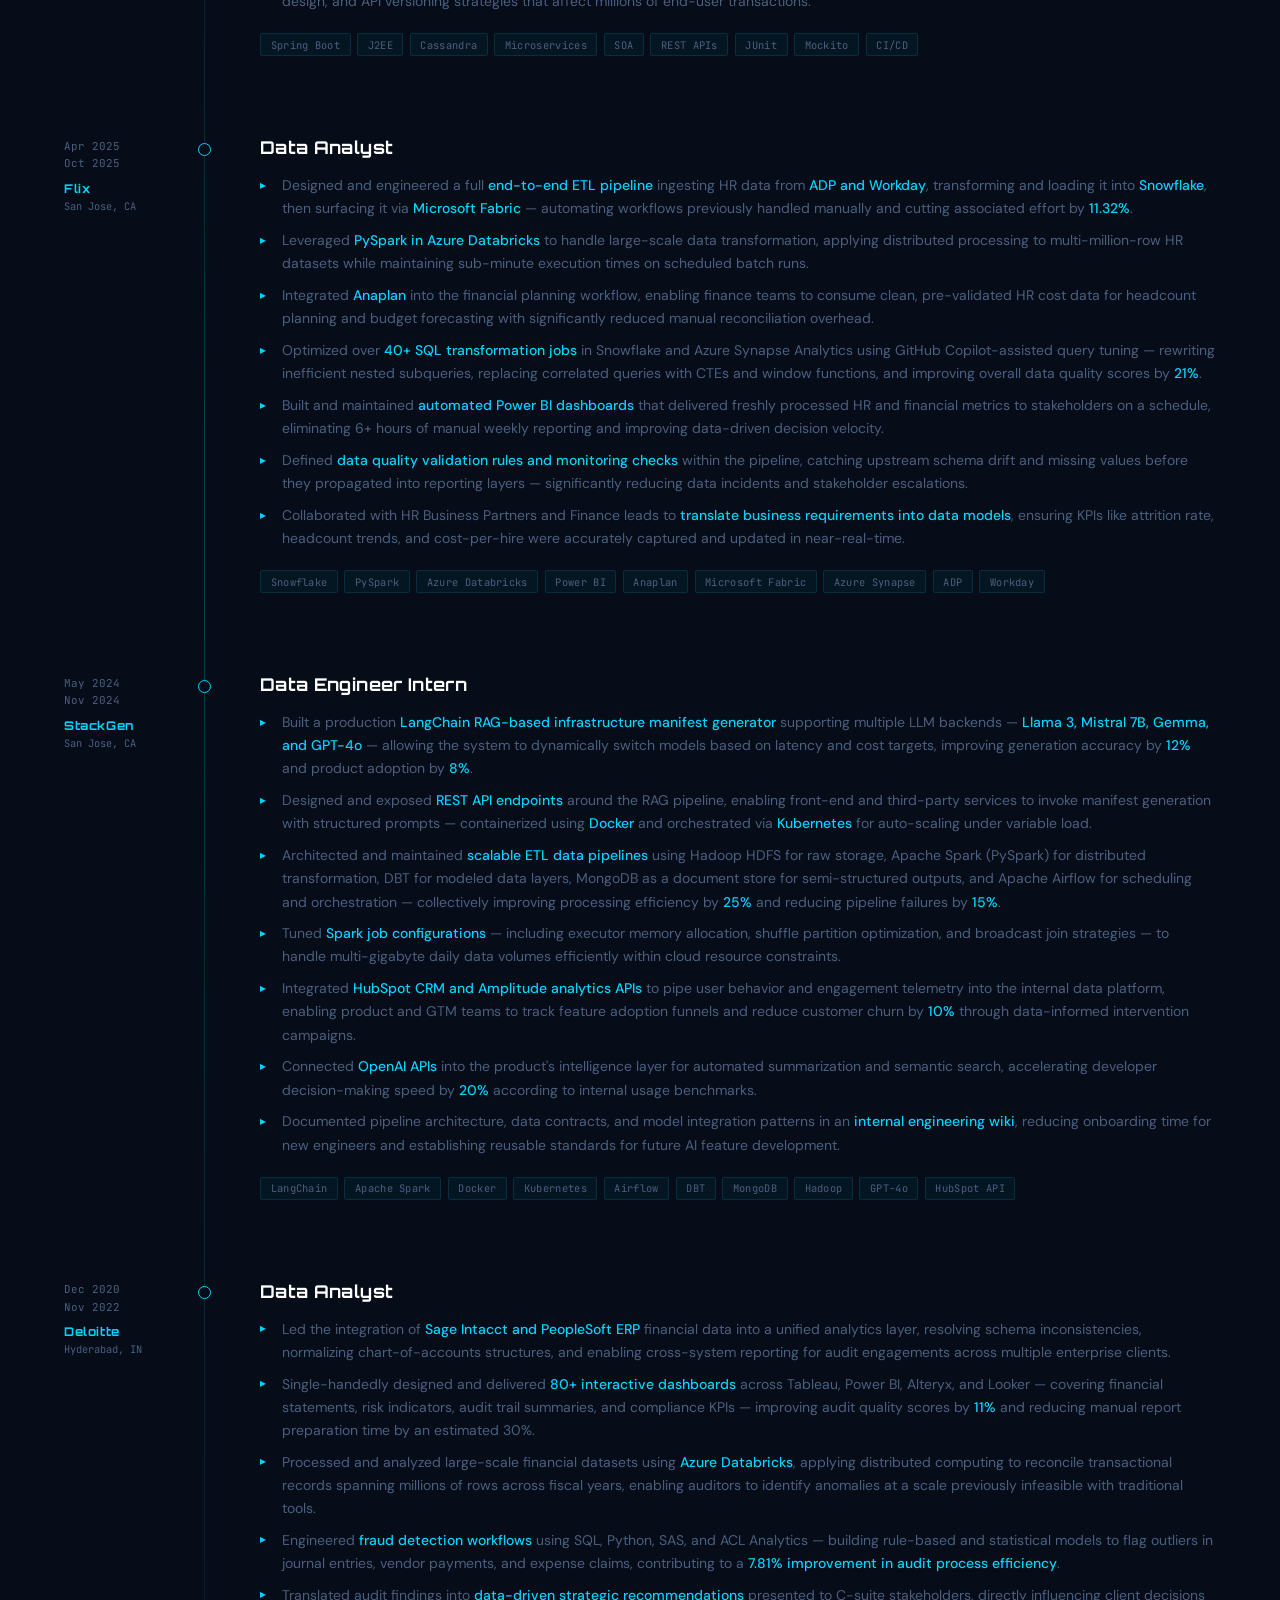
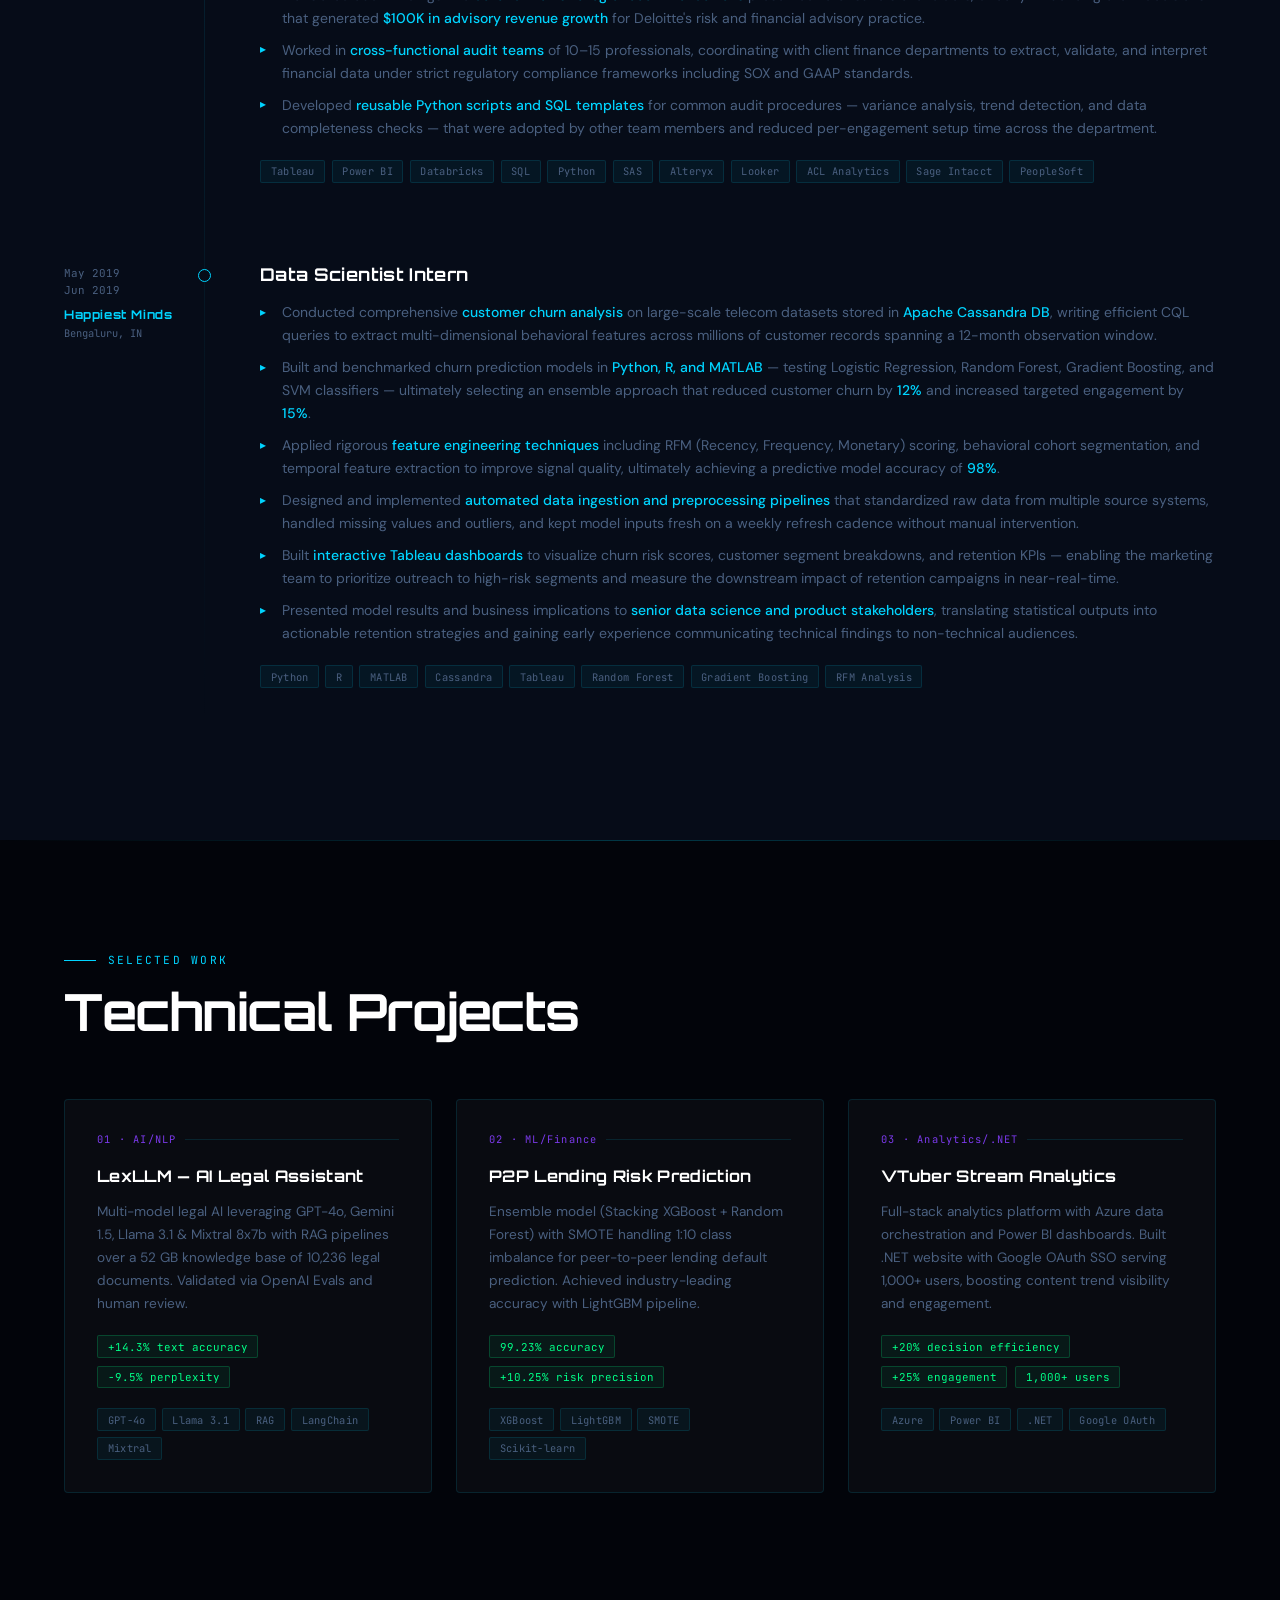
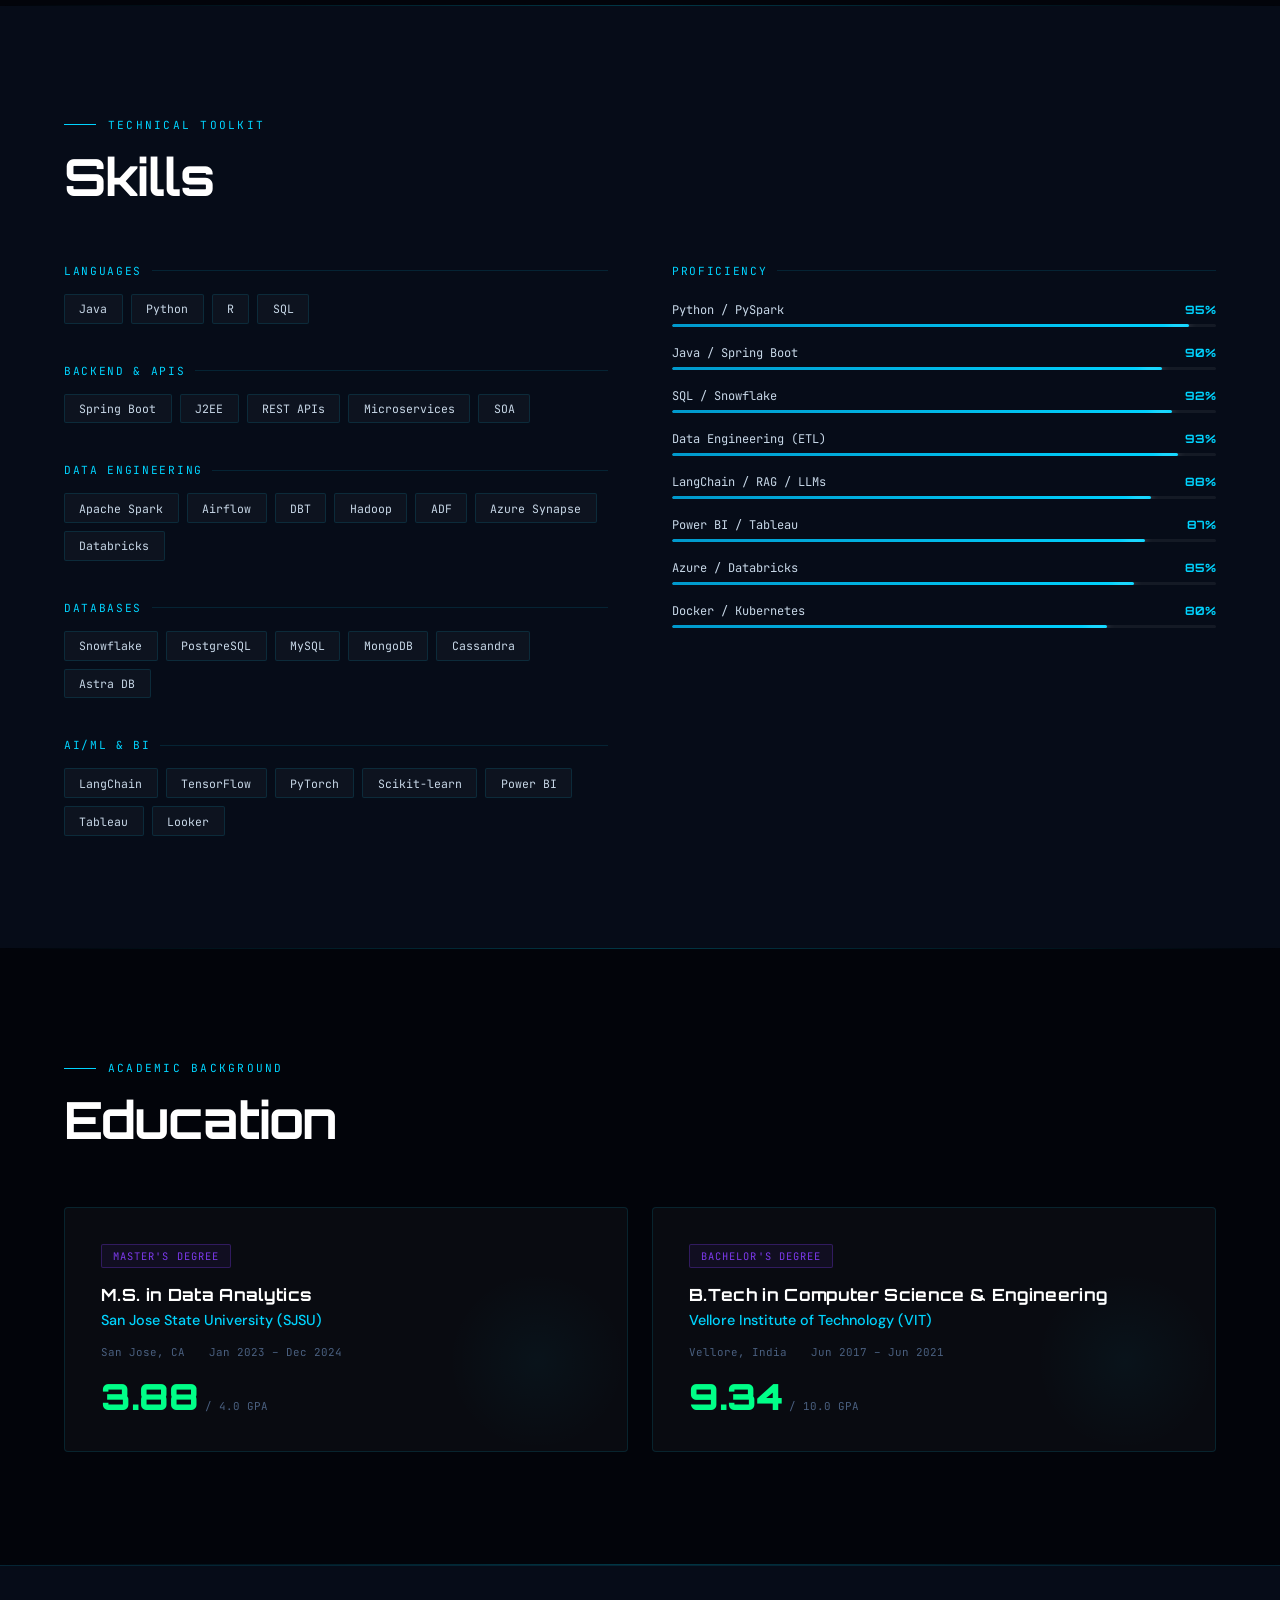
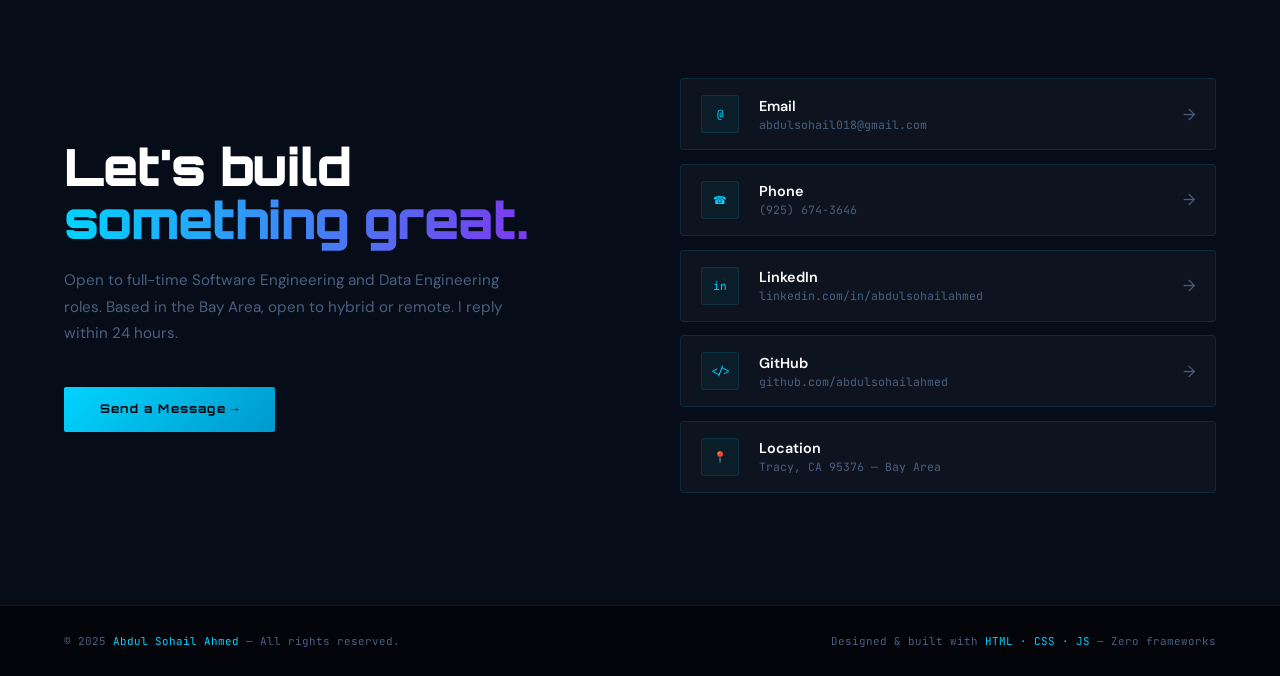
==== commit cbb86971: "Add portfolio assistant chat widget grounded in site content" ====
--- a/index.html
+++ b/index.html
@@ -5,6 +5,7 @@
 <meta name="viewport" content="width=device-width, initial-scale=1.0">
 <title>Abdul Sohail Ahmed — Engineer & Data Architect</title>
 <link href="https://fonts.googleapis.com/css2?family=Orbitron:wght@400;600;700;900&family=DM+Sans:wght@300;400;500;600&family=JetBrains+Mono:wght@300;400;500&display=swap" rel="stylesheet">
+<link rel="stylesheet" href="css/portfolio-assistant.css">
 <style>
 *, *::before, *::after { margin: 0; padding: 0; box-sizing: border-box; }
 html { scroll-behavior: smooth; }
@@ -1437,7 +1438,7 @@
 }
 animRing();
 
-document.querySelectorAll('a, button, .proj-card, .clink, .sbubble, .etag, .hchip').forEach(el => {
+document.querySelectorAll('a, button, .proj-card, .clink, .sbubble, .etag, .hchip, #portfolio-assistant-launcher, #portfolio-assistant-send, .assistant-close, .assistant-suggestion').forEach(el => {
   el.addEventListener('mouseenter', () => document.body.classList.add('hovered'));
   el.addEventListener('mouseleave', () => document.body.classList.remove('hovered'));
 });
@@ -1617,5 +1618,6 @@
 const heroStats = document.querySelector('.hero-stats');
 if (heroStats) heroObserver.observe(heroStats);
 </script>
+<script src="js/portfolio-assistant.js"></script>
 </body>
 </html>
--- a/css/portfolio-assistant.css
+++ b/css/portfolio-assistant.css
@@ -0,0 +1,272 @@
+#portfolio-assistant-root {
+  position: fixed;
+  right: 1.5rem;
+  bottom: 1.5rem;
+  z-index: 900;
+  font-family: var(--font-body);
+}
+
+#portfolio-assistant-launcher {
+  position: relative;
+  width: 3.75rem;
+  height: 3.75rem;
+  border: 1px solid var(--border2);
+  border-radius: 50%;
+  background: linear-gradient(145deg, rgba(0, 212, 255, 0.18), rgba(124, 58, 237, 0.22));
+  color: var(--bright);
+  box-shadow: 0 12px 40px rgba(0, 212, 255, 0.18);
+  cursor: pointer;
+  display: grid;
+  place-items: center;
+  transition: transform 0.25s, box-shadow 0.25s, border-color 0.25s;
+}
+
+#portfolio-assistant-launcher:hover {
+  transform: translateY(-2px);
+  border-color: var(--cyan);
+  box-shadow: 0 16px 48px rgba(0, 212, 255, 0.28);
+}
+
+#portfolio-assistant-launcher svg {
+  width: 1.35rem;
+  height: 1.35rem;
+  fill: currentColor;
+}
+
+#portfolio-assistant-launcher::after {
+  content: '';
+  position: absolute;
+  inset: -4px;
+  border-radius: 50%;
+  border: 1px solid rgba(0, 212, 255, 0.35);
+  animation: assistant-pulse 2.4s ease-out infinite;
+}
+
+@keyframes assistant-pulse {
+  0% { transform: scale(1); opacity: 0.8; }
+  100% { transform: scale(1.35); opacity: 0; }
+}
+
+#portfolio-assistant-panel {
+  position: absolute;
+  right: 0;
+  bottom: calc(100% + 0.9rem);
+  width: min(24rem, calc(100vw - 2rem));
+  height: min(34rem, calc(100vh - 6rem));
+  display: flex;
+  flex-direction: column;
+  border: 1px solid var(--border2);
+  border-radius: 1.25rem;
+  background: rgba(6, 12, 24, 0.92);
+  backdrop-filter: blur(24px);
+  box-shadow: 0 24px 80px rgba(0, 0, 0, 0.45);
+  overflow: hidden;
+  opacity: 0;
+  visibility: hidden;
+  transform: translateY(12px) scale(0.98);
+  transition: opacity 0.25s, transform 0.25s, visibility 0.25s;
+}
+
+#portfolio-assistant-root.is-open #portfolio-assistant-panel {
+  opacity: 1;
+  visibility: visible;
+  transform: translateY(0) scale(1);
+}
+
+#portfolio-assistant-root.is-open #portfolio-assistant-launcher {
+  transform: scale(0.96);
+}
+
+.assistant-header {
+  display: flex;
+  align-items: center;
+  justify-content: space-between;
+  gap: 0.75rem;
+  padding: 1rem 1rem 0.85rem;
+  border-bottom: 1px solid var(--border);
+}
+
+.assistant-header-copy {
+  min-width: 0;
+}
+
+.assistant-kicker {
+  font-family: var(--font-mono);
+  font-size: 0.62rem;
+  letter-spacing: 0.14em;
+  text-transform: uppercase;
+  color: var(--cyan);
+}
+
+.assistant-title {
+  font-family: var(--font-display);
+  font-size: 0.95rem;
+  color: var(--bright);
+  margin-top: 0.2rem;
+}
+
+.assistant-subtitle {
+  font-size: 0.78rem;
+  color: var(--muted);
+  margin-top: 0.2rem;
+}
+
+.assistant-close {
+  width: 2rem;
+  height: 2rem;
+  border: 1px solid var(--border);
+  border-radius: 0.65rem;
+  background: rgba(255, 255, 255, 0.03);
+  color: var(--text);
+  cursor: pointer;
+  transition: border-color 0.2s, color 0.2s;
+}
+
+.assistant-close:hover {
+  border-color: var(--border2);
+  color: var(--cyan);
+}
+
+.assistant-messages {
+  flex: 1;
+  overflow-y: auto;
+  padding: 1rem;
+  display: flex;
+  flex-direction: column;
+  gap: 0.85rem;
+}
+
+.assistant-message {
+  max-width: 92%;
+  padding: 0.8rem 0.95rem;
+  border-radius: 1rem;
+  font-size: 0.86rem;
+  line-height: 1.55;
+  white-space: pre-wrap;
+}
+
+.assistant-message.assistant {
+  align-self: flex-start;
+  background: rgba(255, 255, 255, 0.04);
+  border: 1px solid var(--border);
+  color: var(--text);
+}
+
+.assistant-message.user {
+  align-self: flex-end;
+  background: linear-gradient(135deg, rgba(0, 212, 255, 0.18), rgba(124, 58, 237, 0.22));
+  border: 1px solid rgba(0, 212, 255, 0.25);
+  color: var(--bright);
+}
+
+.assistant-message.typing {
+  width: fit-content;
+  display: inline-flex;
+  gap: 0.35rem;
+}
+
+.assistant-message.typing span {
+  width: 0.45rem;
+  height: 0.45rem;
+  border-radius: 50%;
+  background: var(--cyan);
+  opacity: 0.35;
+  animation: assistant-typing 1.1s infinite;
+}
+
+.assistant-message.typing span:nth-child(2) { animation-delay: 0.15s; }
+.assistant-message.typing span:nth-child(3) { animation-delay: 0.3s; }
+
+@keyframes assistant-typing {
+  0%, 80%, 100% { transform: translateY(0); opacity: 0.35; }
+  40% { transform: translateY(-3px); opacity: 1; }
+}
+
+.assistant-suggestions {
+  display: flex;
+  flex-wrap: wrap;
+  gap: 0.45rem;
+  padding: 0 1rem 0.75rem;
+}
+
+.assistant-suggestion {
+  border: 1px solid var(--border);
+  border-radius: 999px;
+  background: rgba(255, 255, 255, 0.03);
+  color: var(--text);
+  font-family: var(--font-mono);
+  font-size: 0.68rem;
+  letter-spacing: 0.04em;
+  padding: 0.45rem 0.7rem;
+  cursor: pointer;
+  transition: border-color 0.2s, color 0.2s, transform 0.2s;
+}
+
+.assistant-suggestion:hover {
+  border-color: var(--border2);
+  color: var(--cyan);
+  transform: translateY(-1px);
+}
+
+.assistant-form {
+  display: flex;
+  gap: 0.55rem;
+  padding: 0.85rem 1rem 1rem;
+  border-top: 1px solid var(--border);
+}
+
+#portfolio-assistant-input {
+  flex: 1;
+  min-width: 0;
+  border: 1px solid var(--border);
+  border-radius: 0.85rem;
+  background: rgba(2, 4, 10, 0.75);
+  color: var(--bright);
+  font-family: var(--font-body);
+  font-size: 0.86rem;
+  padding: 0.75rem 0.9rem;
+  outline: none;
+  transition: border-color 0.2s, box-shadow 0.2s;
+}
+
+#portfolio-assistant-input::placeholder {
+  color: var(--muted);
+}
+
+#portfolio-assistant-input:focus {
+  border-color: var(--border2);
+  box-shadow: 0 0 0 3px rgba(0, 212, 255, 0.08);
+}
+
+#portfolio-assistant-send {
+  width: 2.75rem;
+  border: 1px solid var(--border2);
+  border-radius: 0.85rem;
+  background: linear-gradient(135deg, rgba(0, 212, 255, 0.2), rgba(124, 58, 237, 0.24));
+  color: var(--bright);
+  cursor: pointer;
+  transition: transform 0.2s, border-color 0.2s;
+}
+
+#portfolio-assistant-send:hover {
+  transform: translateY(-1px);
+  border-color: var(--cyan);
+}
+
+#portfolio-assistant-send:disabled {
+  opacity: 0.55;
+  cursor: not-allowed;
+  transform: none;
+}
+
+@media (max-width: 900px) {
+  #portfolio-assistant-root {
+    right: 1rem;
+    bottom: 1rem;
+  }
+
+  #portfolio-assistant-panel {
+    width: min(22rem, calc(100vw - 1.5rem));
+    height: min(32rem, calc(100vh - 5rem));
+  }
+}
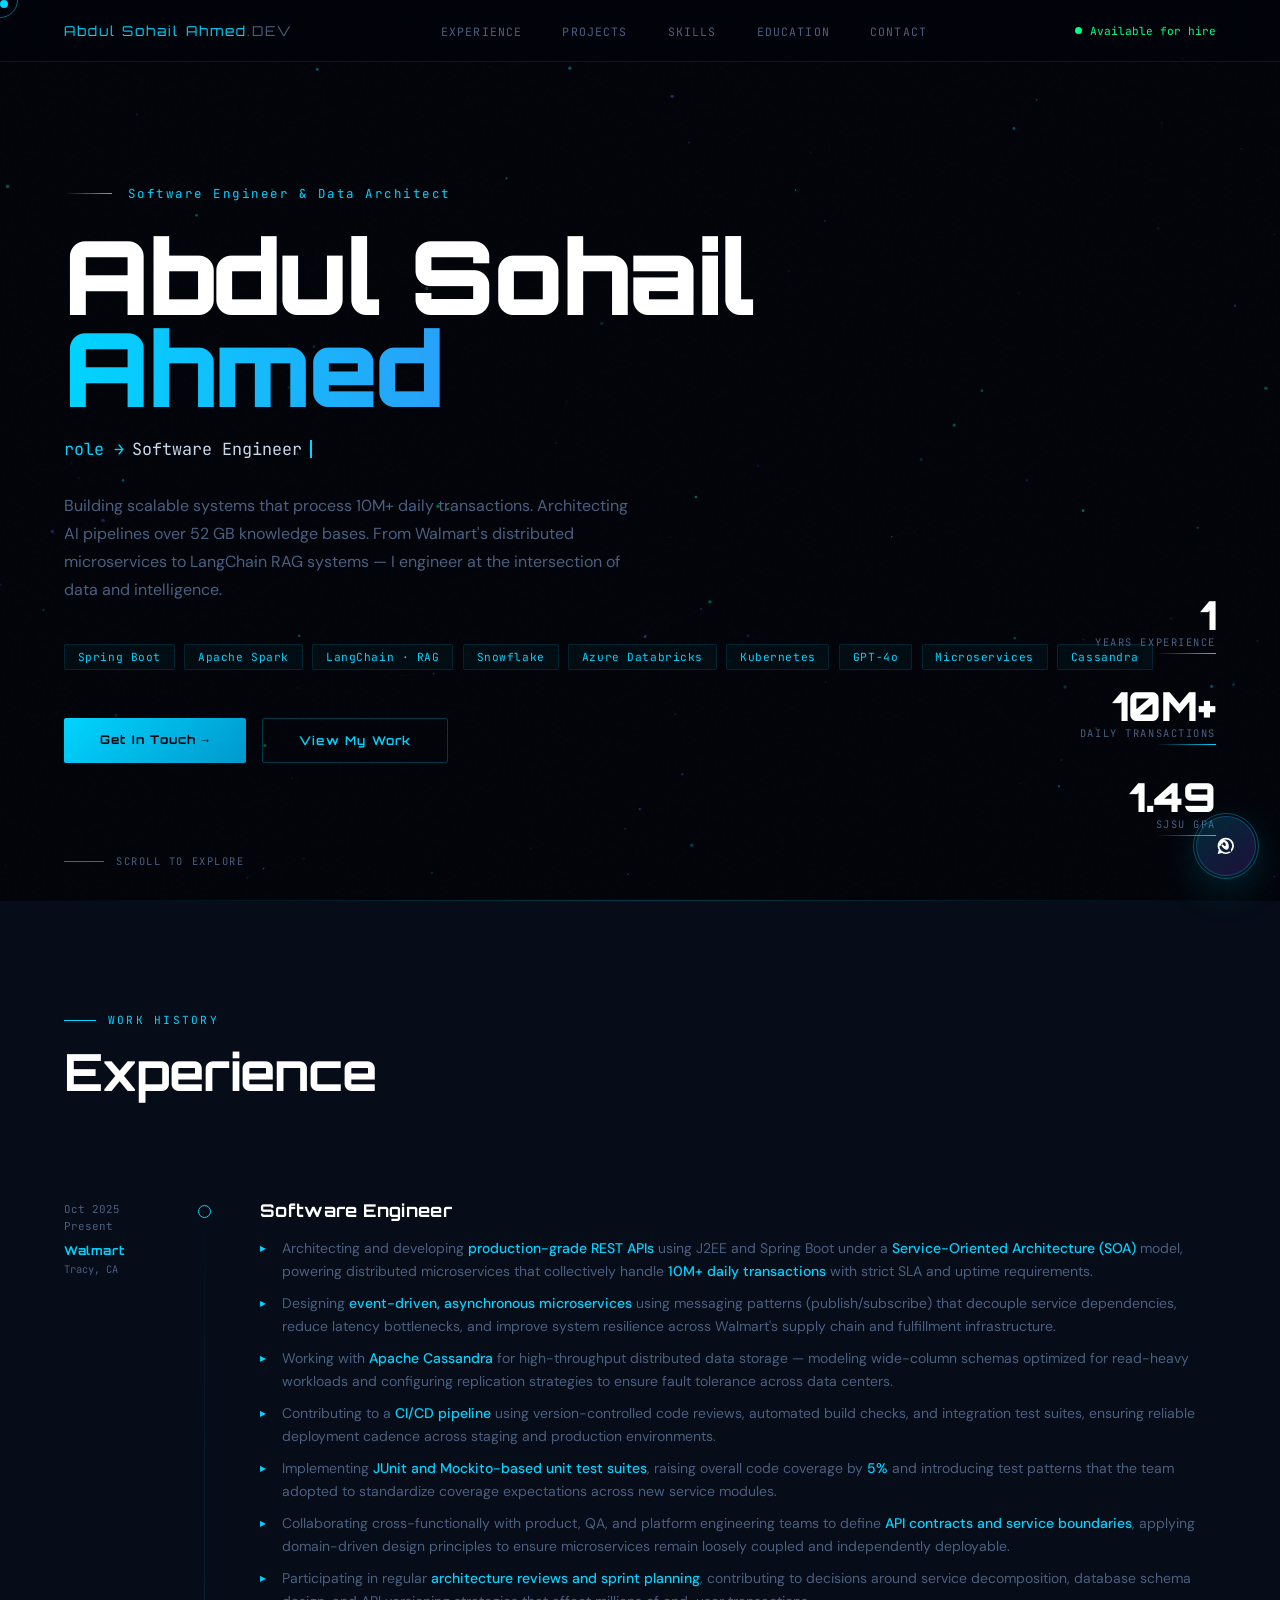
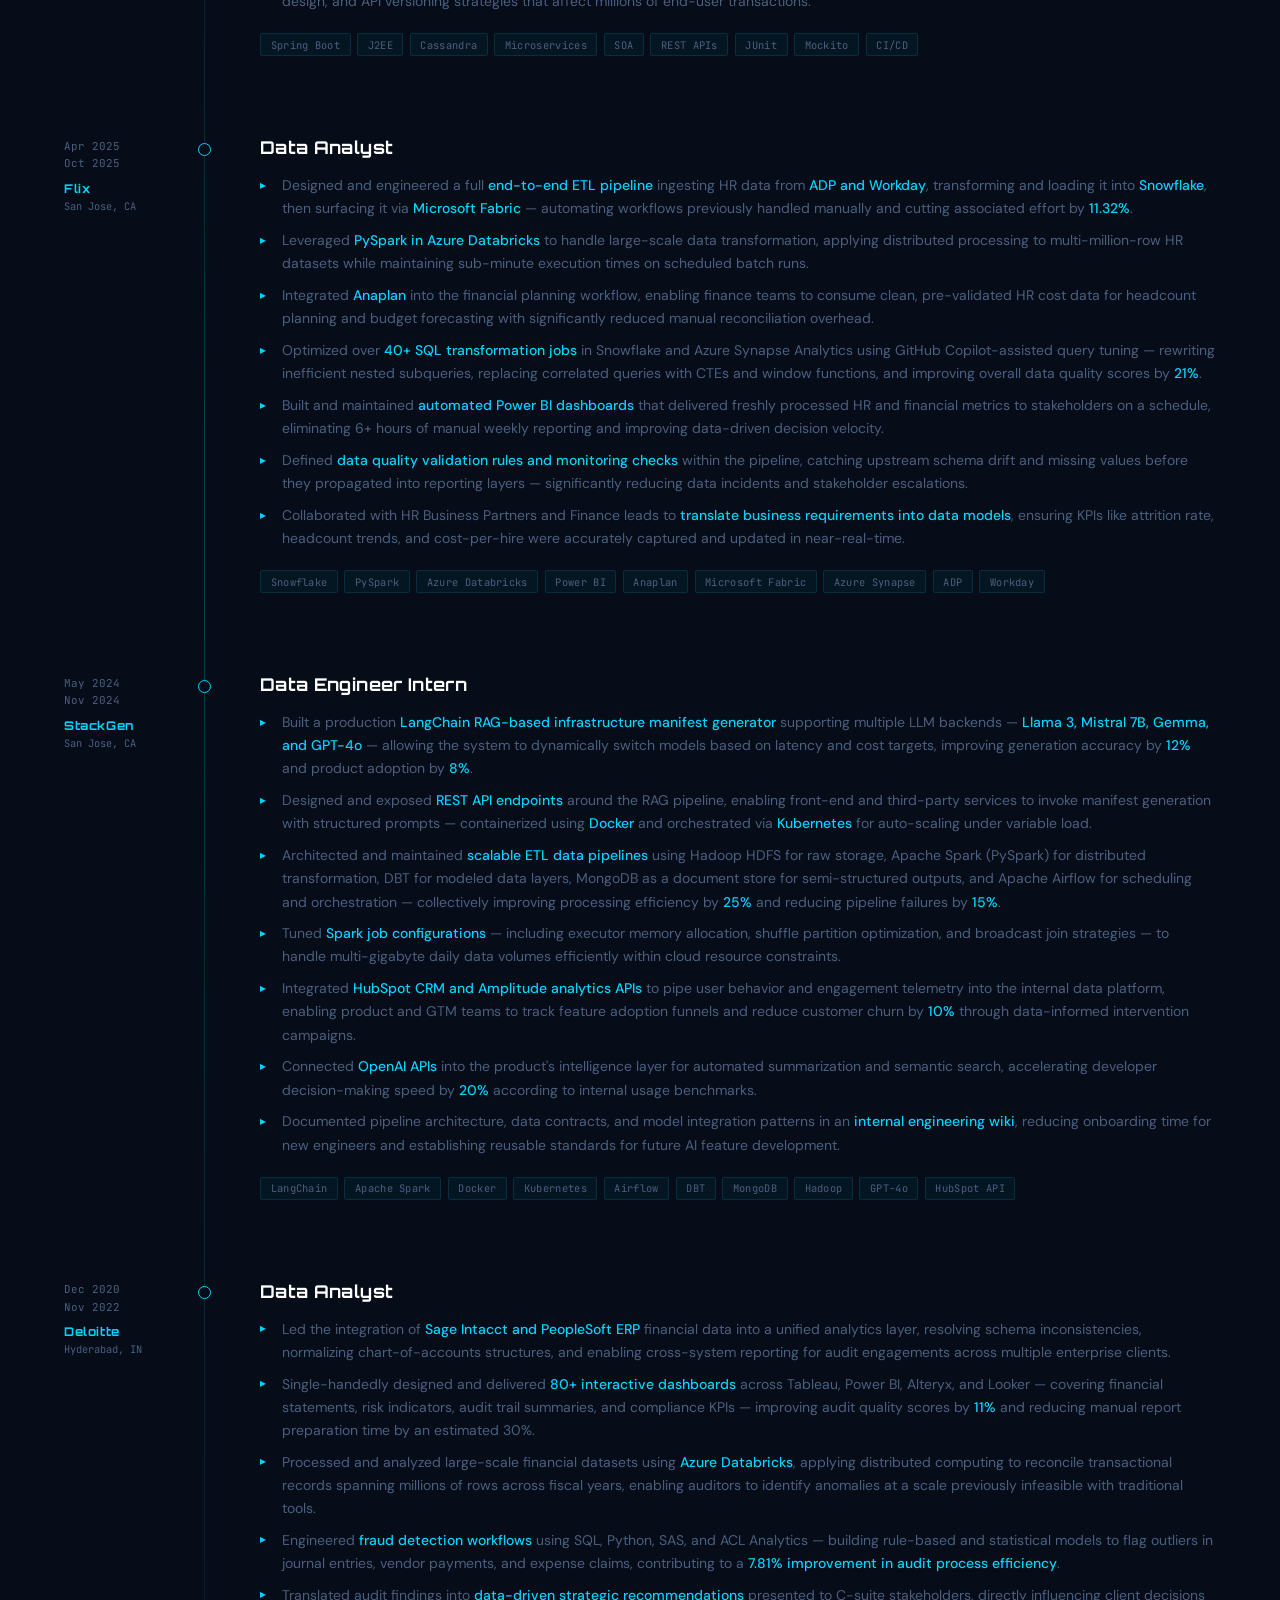
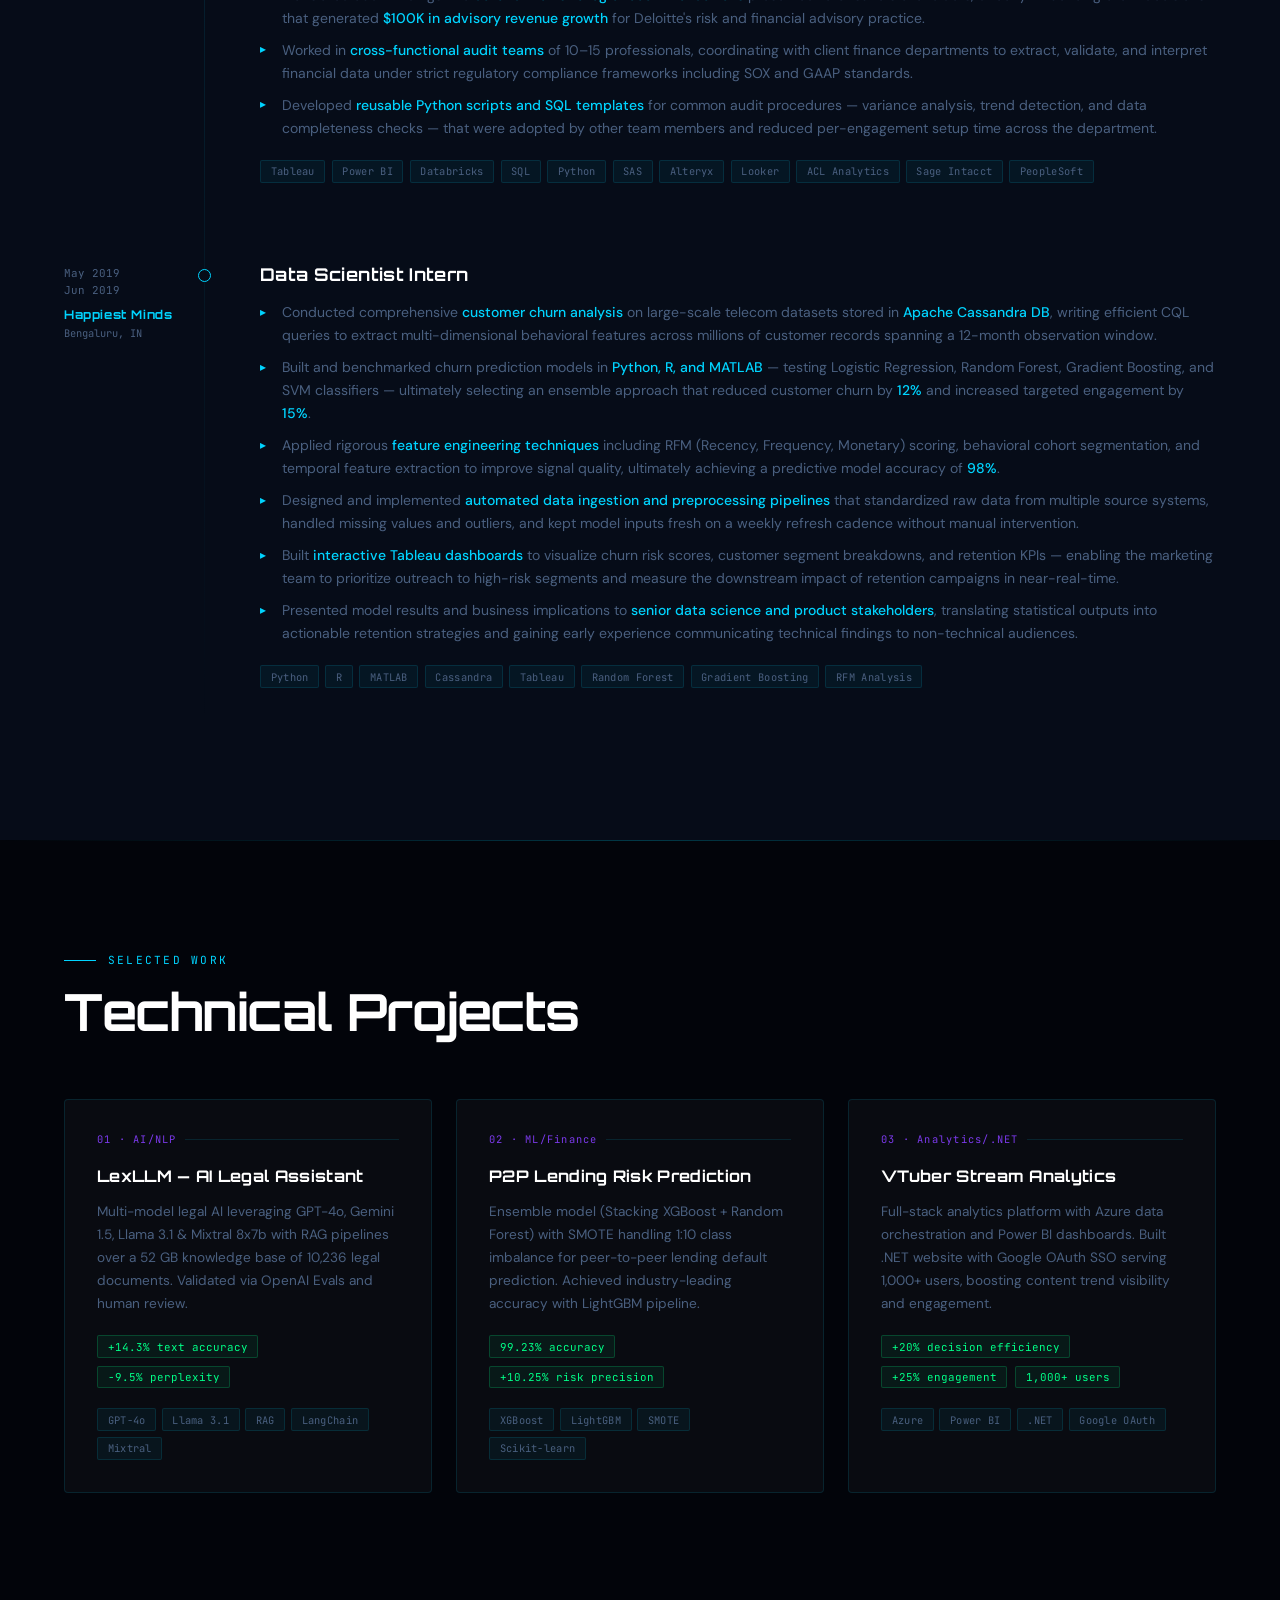
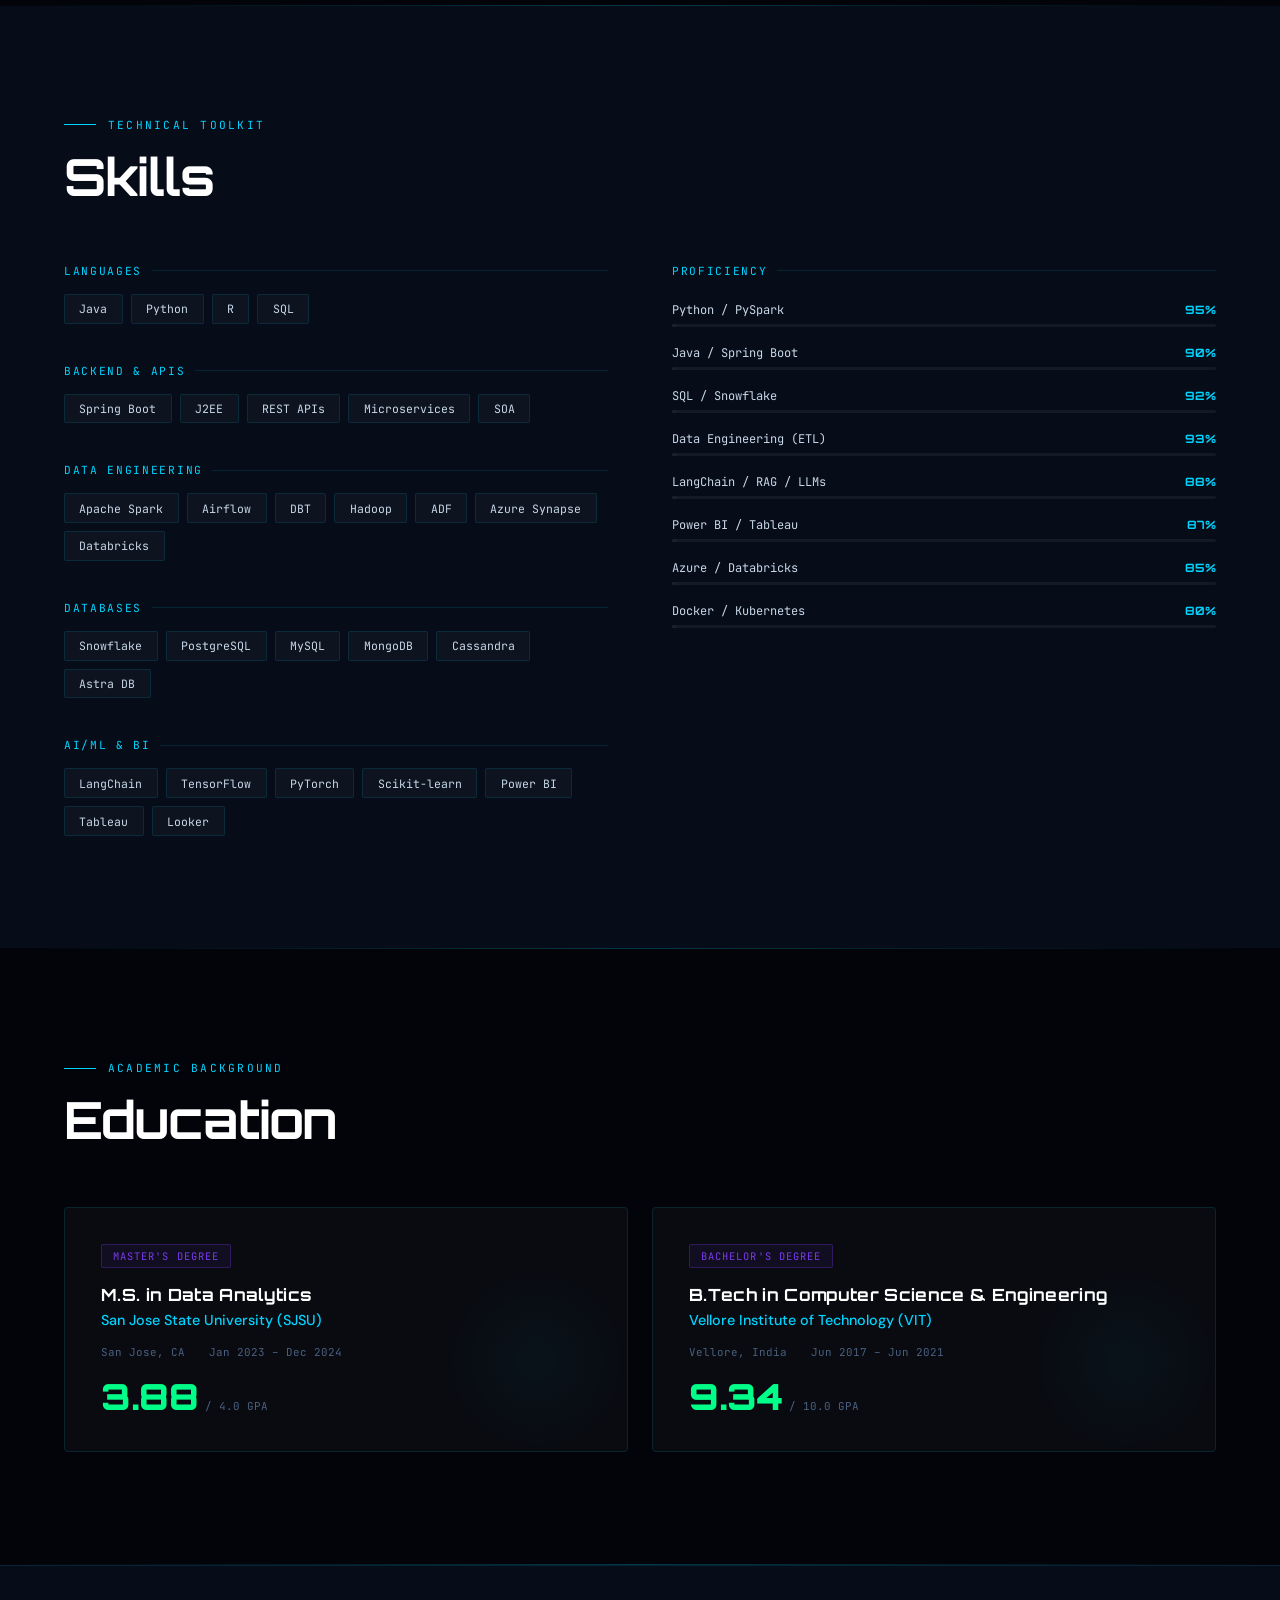
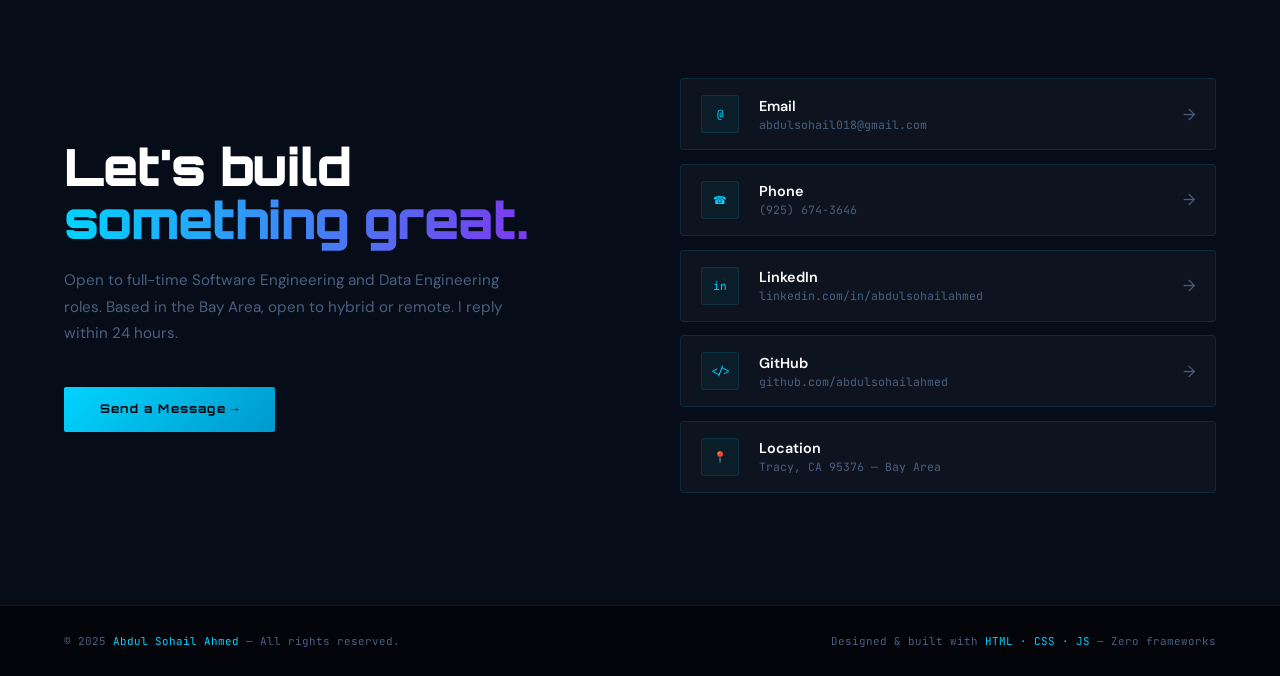
==== commit 6bcf7cb1: "Fix portfolio assistant suggested question clicks Co-authored-by: Cursor <cursoragent@cursor.com>" ====
--- a/index.html
+++ b/index.html
@@ -5,7 +5,7 @@
 <meta name="viewport" content="width=device-width, initial-scale=1.0">
 <title>Abdul Sohail Ahmed — Engineer & Data Architect</title>
 <link href="https://fonts.googleapis.com/css2?family=Orbitron:wght@400;600;700;900&family=DM+Sans:wght@300;400;500;600&family=JetBrains+Mono:wght@300;400;500&display=swap" rel="stylesheet">
-<link rel="stylesheet" href="css/portfolio-assistant.css">
+<link rel="stylesheet" href="css/portfolio-assistant.css?v=2">
 <style>
 *, *::before, *::after { margin: 0; padding: 0; box-sizing: border-box; }
 html { scroll-behavior: smooth; }
@@ -1618,6 +1618,6 @@
 const heroStats = document.querySelector('.hero-stats');
 if (heroStats) heroObserver.observe(heroStats);
 </script>
-<script src="js/portfolio-assistant.js"></script>
+<script src="js/portfolio-assistant.js?v=2"></script>
 </body>
 </html>
--- a/css/portfolio-assistant.css
+++ b/css/portfolio-assistant.css
@@ -51,8 +51,8 @@
   position: absolute;
   right: 0;
   bottom: calc(100% + 0.9rem);
-  width: min(24rem, calc(100vw - 2rem));
-  height: min(34rem, calc(100vh - 6rem));
+  width: min(26rem, calc(100vw - 2rem));
+  height: min(36rem, calc(100vh - 6rem));
   display: flex;
   flex-direction: column;
   border: 1px solid var(--border2);
@@ -63,6 +63,7 @@
   overflow: hidden;
   opacity: 0;
   visibility: hidden;
+  pointer-events: none;
   transform: translateY(12px) scale(0.98);
   transition: opacity 0.25s, transform 0.25s, visibility 0.25s;
 }
@@ -70,6 +71,7 @@
 #portfolio-assistant-root.is-open #portfolio-assistant-panel {
   opacity: 1;
   visibility: visible;
+  pointer-events: auto;
   transform: translateY(0) scale(1);
 }
 
@@ -78,6 +80,9 @@
 }
 
 .assistant-header {
+  flex-shrink: 0;
+  position: relative;
+  z-index: 2;
   display: flex;
   align-items: center;
   justify-content: space-between;
@@ -129,34 +134,129 @@
 
 .assistant-messages {
   flex: 1;
+  min-height: 0;
   overflow-y: auto;
-  padding: 1rem;
+  padding: 1rem 1rem 0.5rem;
   display: flex;
   flex-direction: column;
-  gap: 0.85rem;
+  gap: 0.9rem;
+  position: relative;
+  z-index: 1;
 }
 
 .assistant-message {
-  max-width: 92%;
-  padding: 0.8rem 0.95rem;
+  max-width: 100%;
+  padding: 0.85rem 0.95rem;
   border-radius: 1rem;
   font-size: 0.86rem;
   line-height: 1.55;
-  white-space: pre-wrap;
+}
+
+.assistant-message-label {
+  font-family: var(--font-mono);
+  font-size: 0.62rem;
+  letter-spacing: 0.12em;
+  text-transform: uppercase;
+  margin-bottom: 0.45rem;
+}
+
+.assistant-message.user {
+  align-self: flex-end;
+  width: min(100%, 20rem);
+  background: linear-gradient(135deg, rgba(0, 212, 255, 0.16), rgba(124, 58, 237, 0.2));
+  border: 1px solid rgba(0, 212, 255, 0.28);
+  color: var(--bright);
+  border-bottom-right-radius: 0.35rem;
+}
+
+.assistant-message.user .assistant-message-label {
+  color: rgba(0, 212, 255, 0.9);
+  text-align: right;
+}
+
+.assistant-message-text {
+  font-size: 0.9rem;
+  line-height: 1.5;
 }
 
 .assistant-message.assistant {
   align-self: flex-start;
+  width: 100%;
   background: rgba(255, 255, 255, 0.04);
   border: 1px solid var(--border);
   color: var(--text);
-}
-
-.assistant-message.user {
-  align-self: flex-end;
-  background: linear-gradient(135deg, rgba(0, 212, 255, 0.18), rgba(124, 58, 237, 0.22));
+  border-bottom-left-radius: 0.35rem;
+}
+
+.assistant-message.assistant .assistant-message-label {
+  color: var(--cyan);
+}
+
+.assistant-message-body {
+  white-space: normal;
+}
+
+.assistant-block + .assistant-block {
+  margin-top: 0.85rem;
+  padding-top: 0.85rem;
+  border-top: 1px solid rgba(255, 255, 255, 0.06);
+}
+
+.assistant-block-title {
+  font-family: var(--font-mono);
+  font-size: 0.64rem;
+  letter-spacing: 0.12em;
+  text-transform: uppercase;
+  color: var(--cyan);
+  margin-bottom: 0.45rem;
+}
+
+.assistant-lead {
+  color: var(--bright);
+  margin-bottom: 0.35rem;
+}
+
+.assistant-list {
+  margin: 0.2rem 0 0;
+  padding-left: 1rem;
+}
+
+.assistant-list li {
+  margin: 0.28rem 0;
+}
+
+.assistant-verdict {
+  display: inline-flex;
+  align-items: center;
+  padding: 0.28rem 0.55rem;
+  border-radius: 999px;
+  font-family: var(--font-mono);
+  font-size: 0.68rem;
+  letter-spacing: 0.05em;
+  margin-bottom: 0.55rem;
+}
+
+.assistant-verdict.strong {
+  color: var(--green);
+  border: 1px solid rgba(0, 255, 136, 0.25);
+  background: rgba(0, 255, 136, 0.08);
+}
+
+.assistant-verdict.good {
+  color: var(--cyan);
   border: 1px solid rgba(0, 212, 255, 0.25);
-  color: var(--bright);
+  background: rgba(0, 212, 255, 0.08);
+}
+
+.assistant-verdict.moderate {
+  color: var(--amber);
+  border: 1px solid rgba(245, 158, 11, 0.25);
+  background: rgba(245, 158, 11, 0.08);
+}
+
+.assistant-note {
+  color: var(--muted);
+  font-size: 0.8rem;
 }
 
 .assistant-message.typing {
@@ -183,32 +283,116 @@
 }
 
 .assistant-suggestions {
+  flex-shrink: 0;
+  position: relative;
+  z-index: 3;
+  padding: 0.35rem 1rem 0.85rem;
+  border-top: 1px solid rgba(255, 255, 255, 0.05);
+  background: linear-gradient(180deg, rgba(255, 255, 255, 0.015), rgba(255, 255, 255, 0.03));
+}
+
+.assistant-suggestions-head {
   display: flex;
-  flex-wrap: wrap;
-  gap: 0.45rem;
-  padding: 0 1rem 0.75rem;
+  align-items: baseline;
+  justify-content: space-between;
+  gap: 0.75rem;
+  margin-bottom: 0.65rem;
+}
+
+.assistant-suggestions-title {
+  font-family: var(--font-mono);
+  font-size: 0.64rem;
+  letter-spacing: 0.12em;
+  text-transform: uppercase;
+  color: var(--cyan);
+}
+
+.assistant-suggestions-note {
+  font-size: 0.72rem;
+  color: var(--muted);
+}
+
+.assistant-suggestion-list {
+  display: grid;
+  gap: 0.55rem;
+  touch-action: manipulation;
 }
 
 .assistant-suggestion {
+  display: grid;
+  grid-template-columns: auto 1fr auto;
+  align-items: center;
+  gap: 0.7rem;
+  width: 100%;
+  padding: 0.75rem 0.85rem;
   border: 1px solid var(--border);
-  border-radius: 999px;
-  background: rgba(255, 255, 255, 0.03);
+  border-radius: 0.9rem;
+  background: rgba(2, 4, 10, 0.55);
   color: var(--text);
-  font-family: var(--font-mono);
-  font-size: 0.68rem;
-  letter-spacing: 0.04em;
-  padding: 0.45rem 0.7rem;
+  text-align: left;
   cursor: pointer;
-  transition: border-color 0.2s, color 0.2s, transform 0.2s;
+  touch-action: manipulation;
+  -webkit-tap-highlight-color: transparent;
+  transition: border-color 0.2s, transform 0.2s, background 0.2s, box-shadow 0.2s;
+}
+
+#portfolio-assistant-root.is-processing .assistant-suggestion {
+  opacity: 0.55;
+  cursor: wait;
+  pointer-events: none;
+  transform: none;
 }
 
 .assistant-suggestion:hover {
   border-color: var(--border2);
-  color: var(--cyan);
+  background: rgba(0, 212, 255, 0.05);
+  box-shadow: 0 10px 24px rgba(0, 0, 0, 0.18);
   transform: translateY(-1px);
 }
 
+.assistant-suggestion:focus-visible {
+  outline: none;
+  border-color: var(--cyan);
+  box-shadow: 0 0 0 3px rgba(0, 212, 255, 0.1);
+}
+
+.assistant-suggestion-label {
+  display: inline-flex;
+  align-items: center;
+  justify-content: center;
+  min-width: 4.6rem;
+  padding: 0.28rem 0.5rem;
+  border-radius: 999px;
+  border: 1px solid rgba(0, 212, 255, 0.18);
+  background: rgba(0, 212, 255, 0.08);
+  color: var(--cyan);
+  font-family: var(--font-mono);
+  font-size: 0.62rem;
+  letter-spacing: 0.08em;
+  text-transform: uppercase;
+}
+
+.assistant-suggestion-text {
+  font-size: 0.84rem;
+  line-height: 1.45;
+  color: var(--bright);
+}
+
+.assistant-suggestion-arrow {
+  color: var(--muted);
+  font-size: 0.9rem;
+  transition: color 0.2s, transform 0.2s;
+}
+
+.assistant-suggestion:hover .assistant-suggestion-arrow {
+  color: var(--cyan);
+  transform: translateX(2px);
+}
+
 .assistant-form {
+  flex-shrink: 0;
+  position: relative;
+  z-index: 2;
   display: flex;
   gap: 0.55rem;
   padding: 0.85rem 1rem 1rem;
@@ -269,4 +453,26 @@
     width: min(22rem, calc(100vw - 1.5rem));
     height: min(32rem, calc(100vh - 5rem));
   }
-}
+
+  .assistant-suggestion {
+    grid-template-columns: 1fr auto;
+    grid-template-areas:
+      "label arrow"
+      "text text";
+    align-items: start;
+  }
+
+  .assistant-suggestion-label {
+    grid-area: label;
+    justify-self: start;
+  }
+
+  .assistant-suggestion-text {
+    grid-area: text;
+  }
+
+  .assistant-suggestion-arrow {
+    grid-area: arrow;
+    align-self: center;
+  }
+}
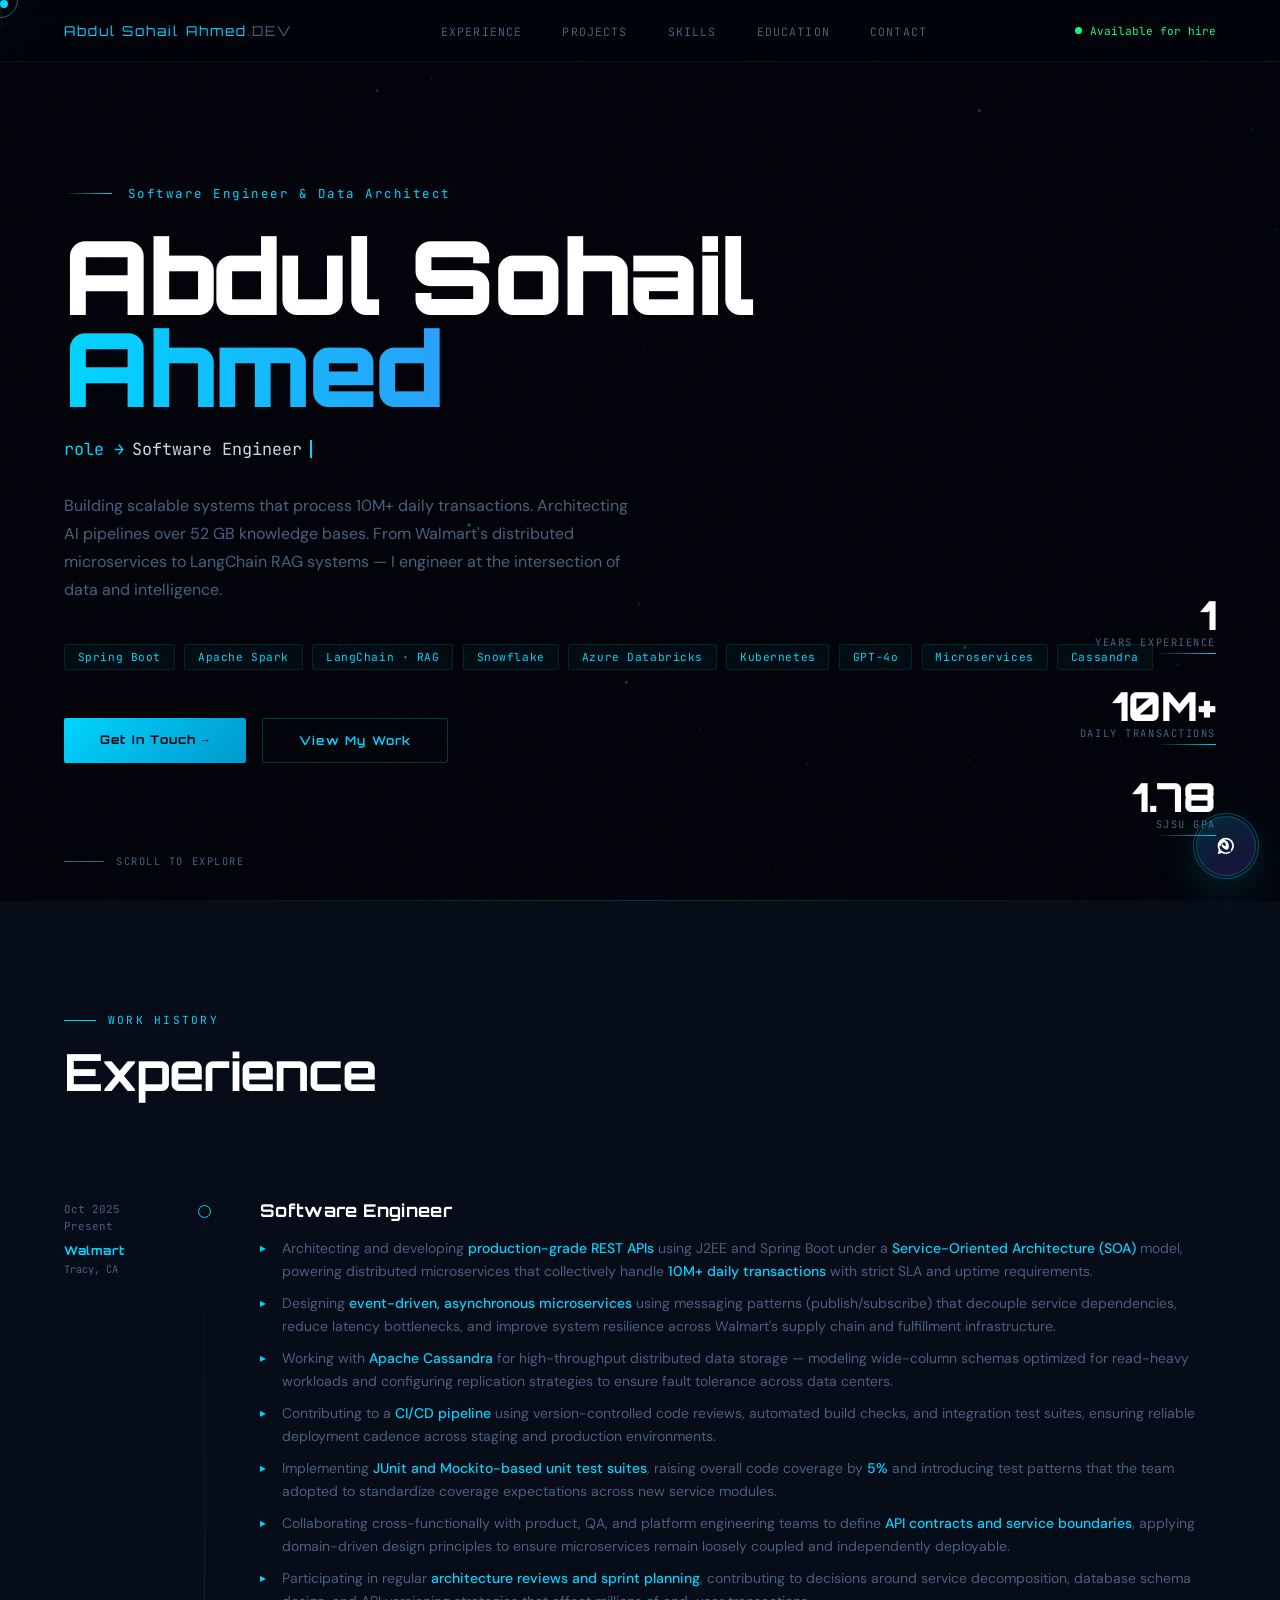
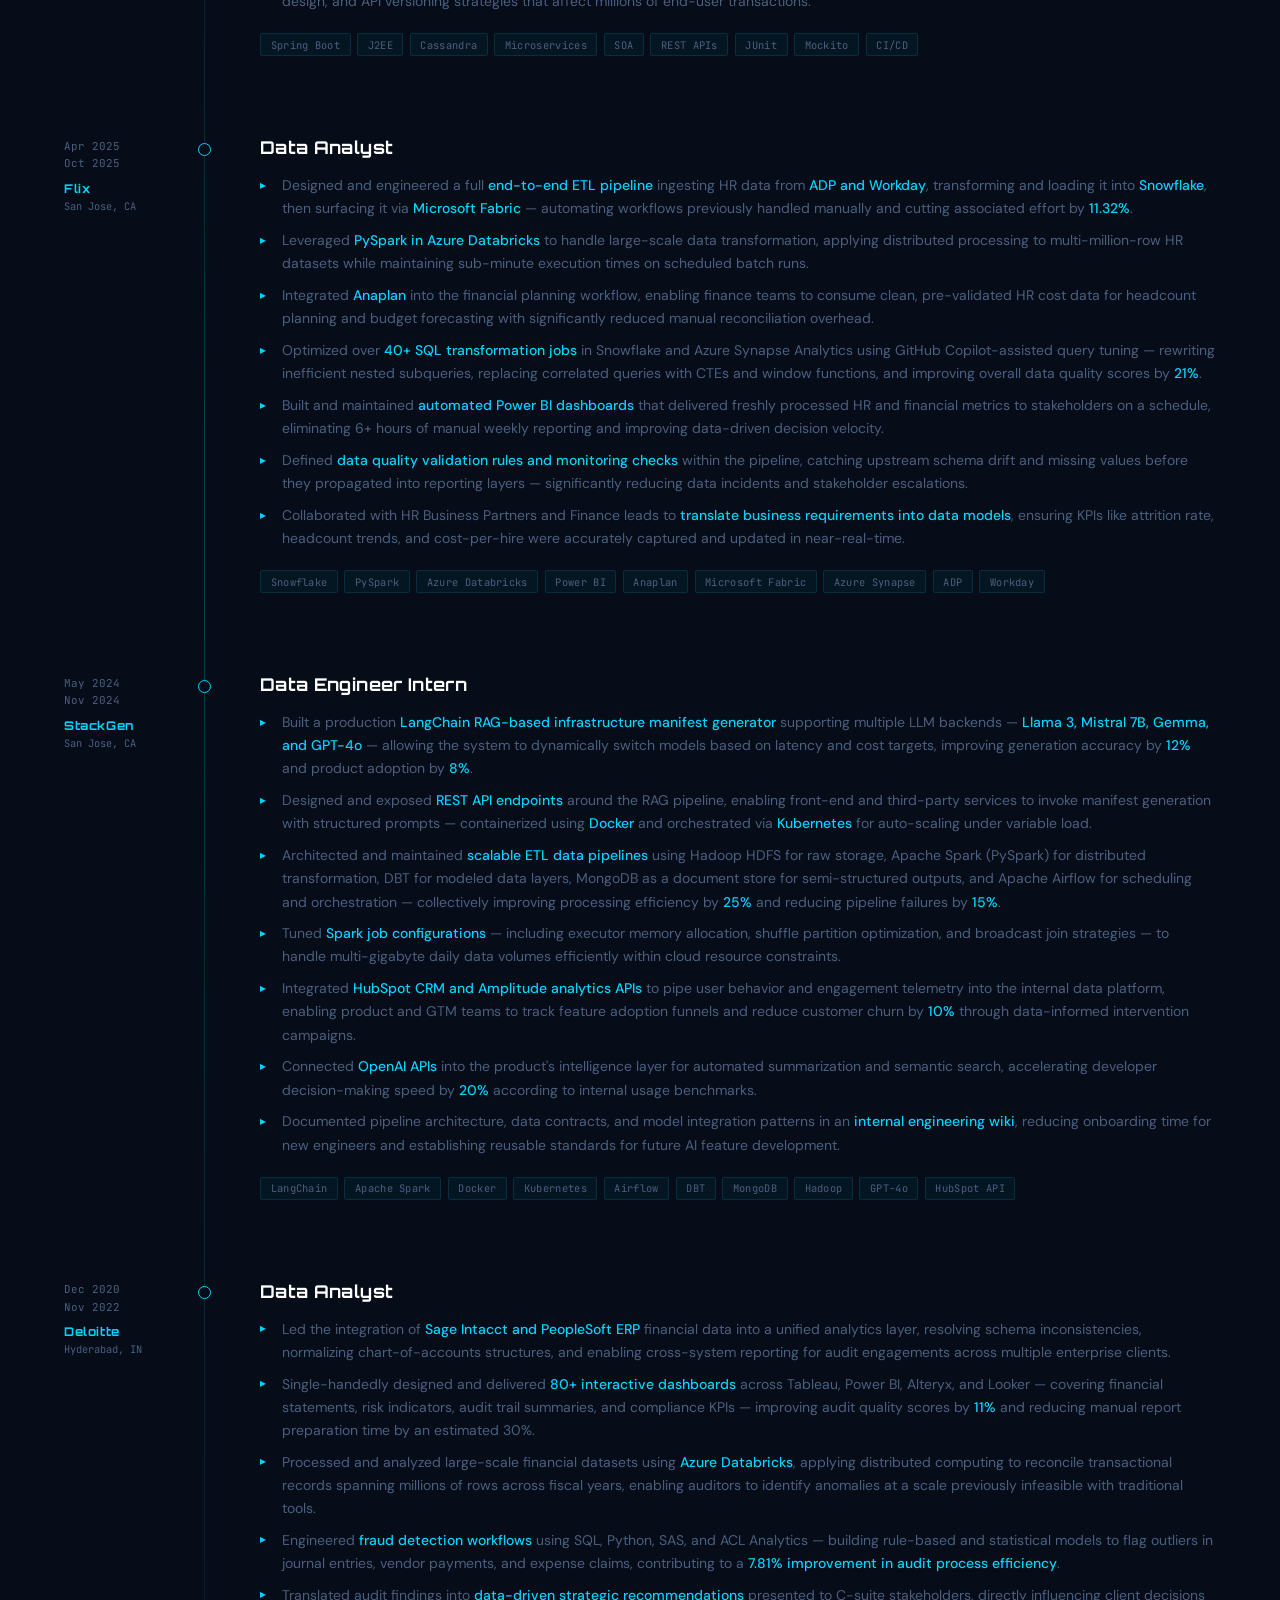
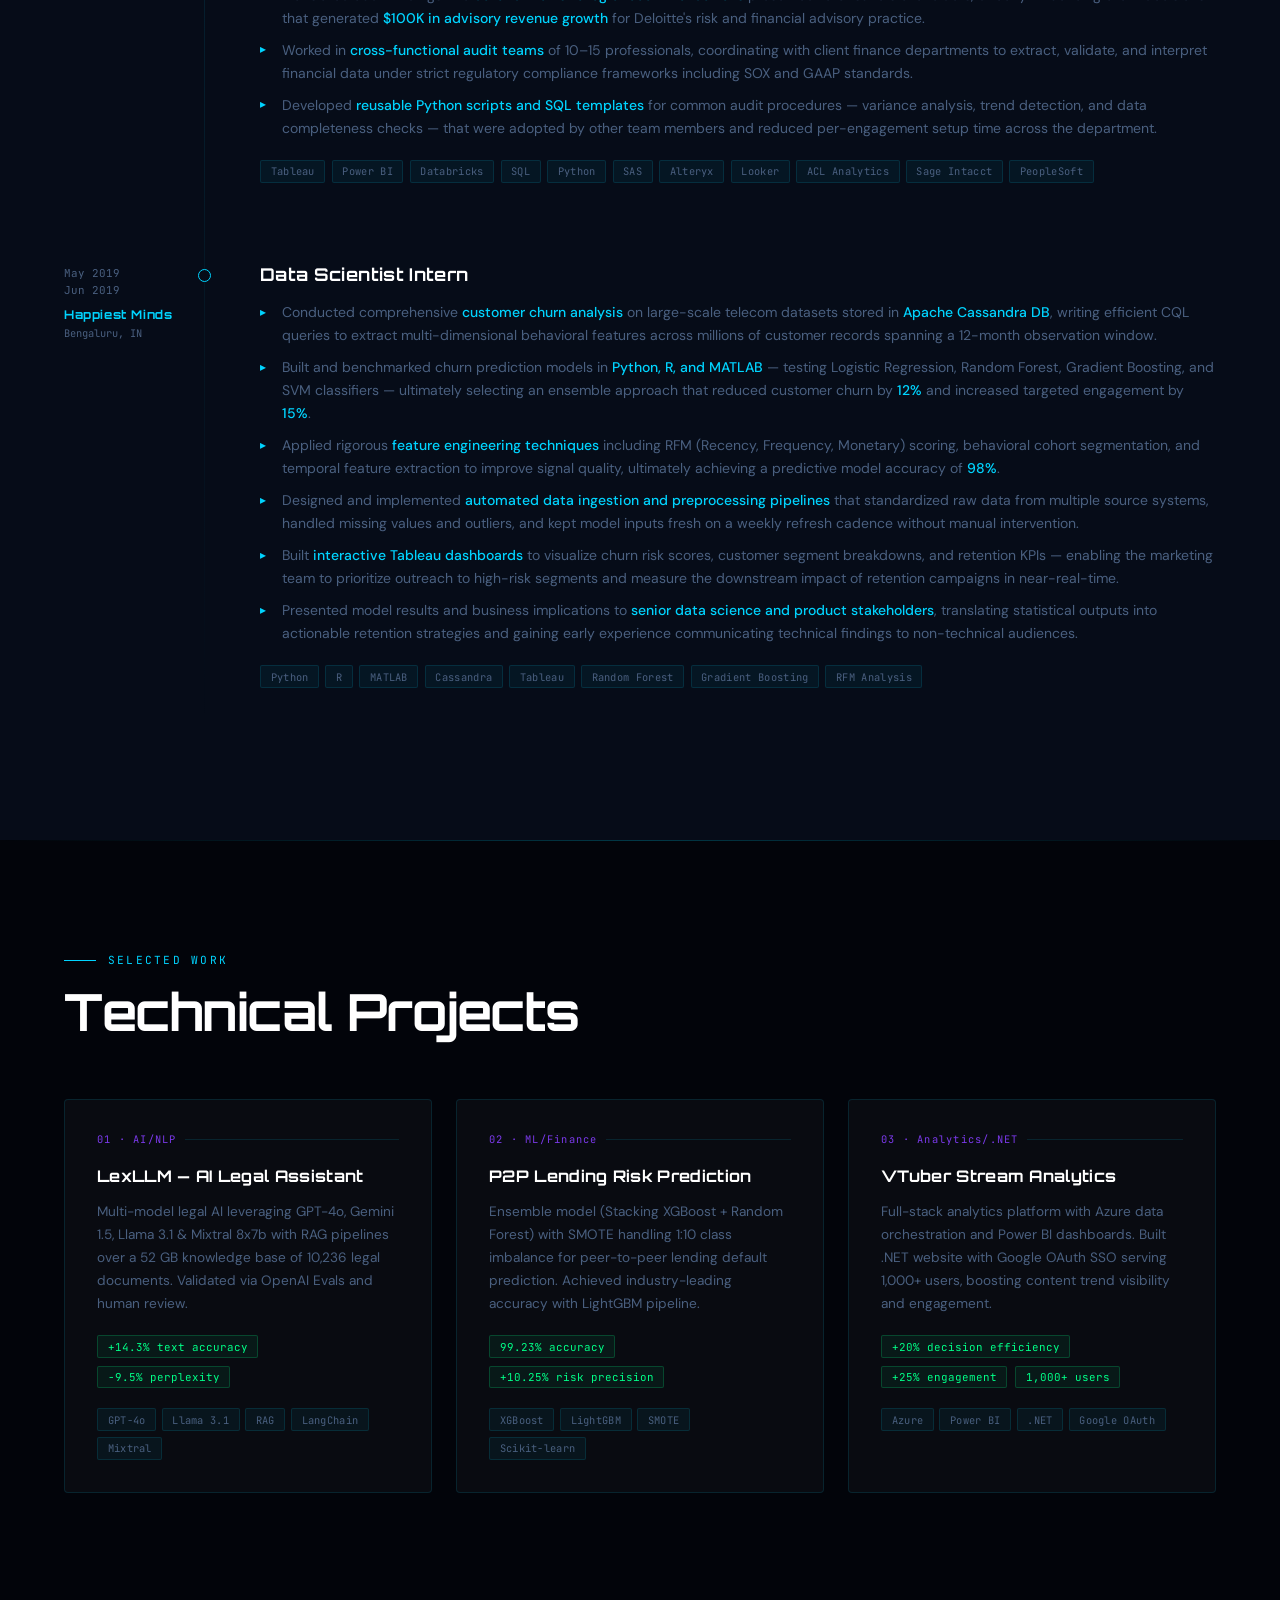
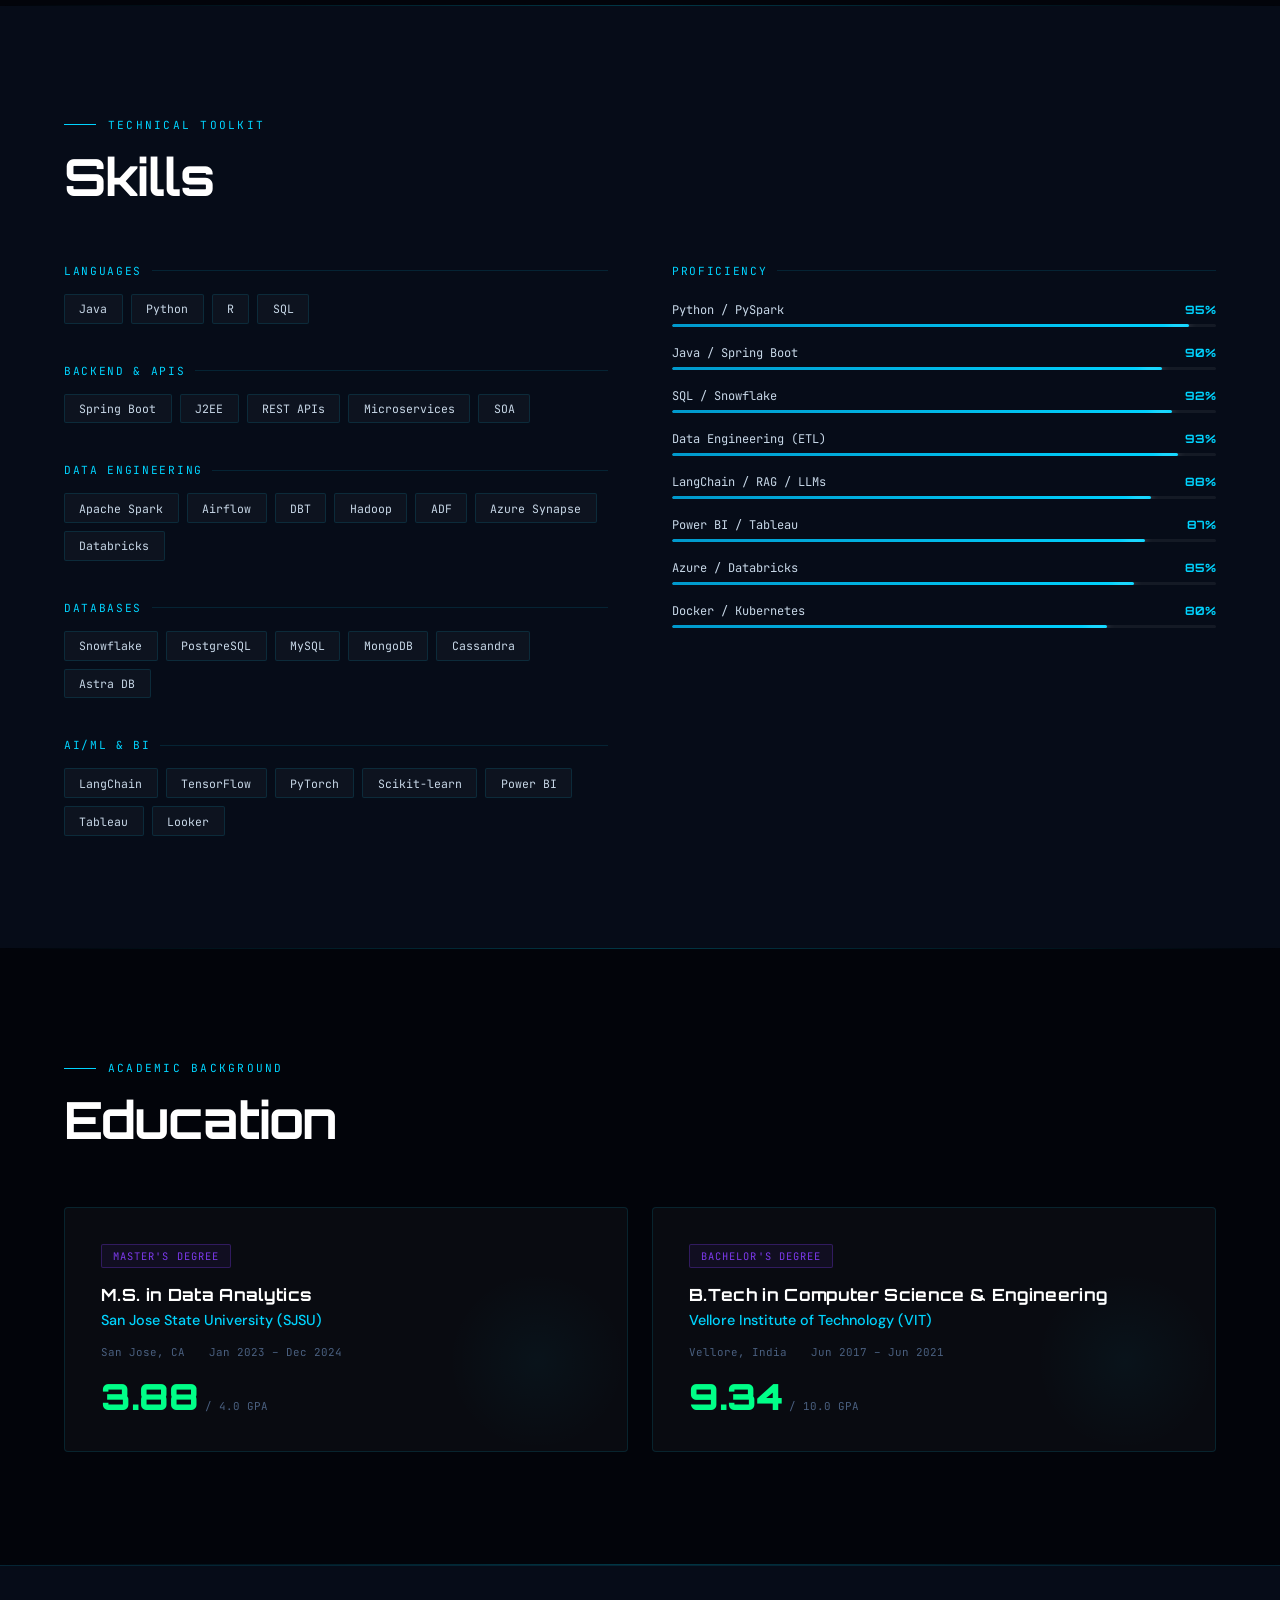
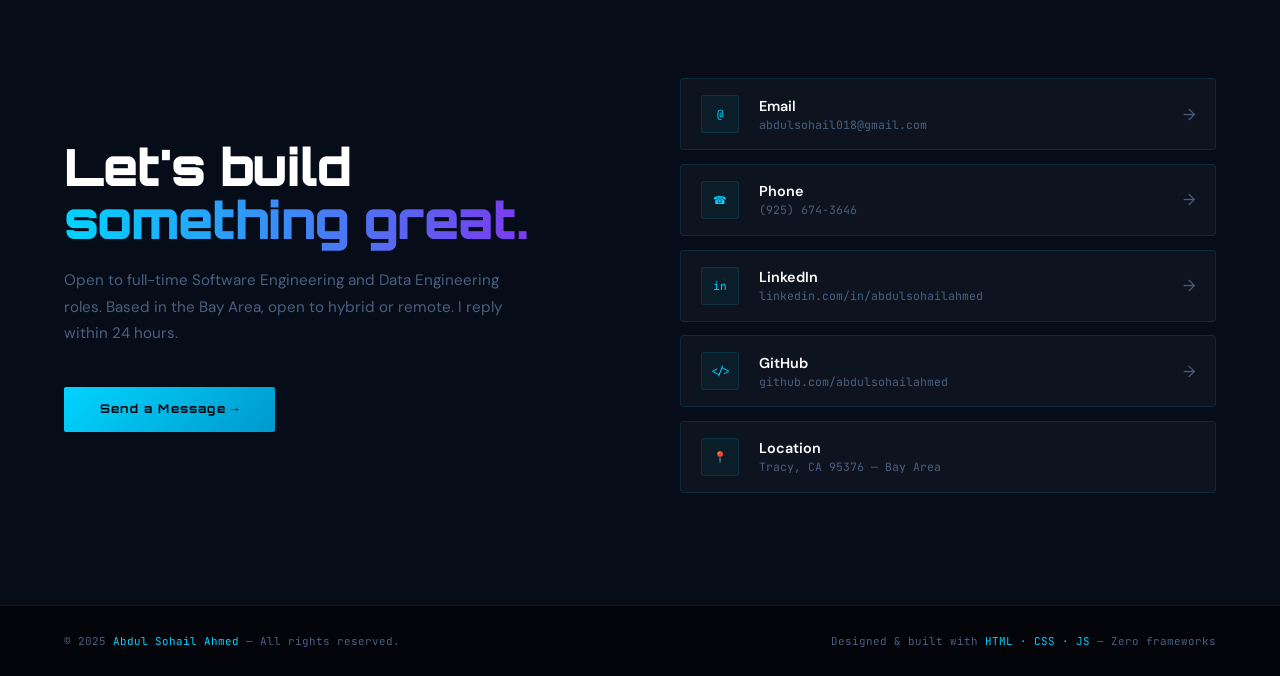
==== commit efd24ae6: "Simplify portfolio assistant suggested questions Co-authored-by: Cursor <cursoragent@cursor.com>" ====
--- a/index.html
+++ b/index.html
@@ -5,7 +5,7 @@
 <meta name="viewport" content="width=device-width, initial-scale=1.0">
 <title>Abdul Sohail Ahmed — Engineer & Data Architect</title>
 <link href="https://fonts.googleapis.com/css2?family=Orbitron:wght@400;600;700;900&family=DM+Sans:wght@300;400;500;600&family=JetBrains+Mono:wght@300;400;500&display=swap" rel="stylesheet">
-<link rel="stylesheet" href="css/portfolio-assistant.css?v=2">
+<link rel="stylesheet" href="css/portfolio-assistant.css?v=3">
 <style>
 *, *::before, *::after { margin: 0; padding: 0; box-sizing: border-box; }
 html { scroll-behavior: smooth; }
@@ -1618,6 +1618,6 @@
 const heroStats = document.querySelector('.hero-stats');
 if (heroStats) heroObserver.observe(heroStats);
 </script>
-<script src="js/portfolio-assistant.js?v=2"></script>
+<script src="js/portfolio-assistant.js?v=3"></script>
 </body>
 </html>
--- a/css/portfolio-assistant.css
+++ b/css/portfolio-assistant.css
@@ -286,20 +286,12 @@
   flex-shrink: 0;
   position: relative;
   z-index: 3;
-  padding: 0.35rem 1rem 0.85rem;
+  padding: 0.5rem 1rem 0.85rem;
   border-top: 1px solid rgba(255, 255, 255, 0.05);
-  background: linear-gradient(180deg, rgba(255, 255, 255, 0.015), rgba(255, 255, 255, 0.03));
-}
-
-.assistant-suggestions-head {
-  display: flex;
-  align-items: baseline;
-  justify-content: space-between;
-  gap: 0.75rem;
-  margin-bottom: 0.65rem;
 }
 
 .assistant-suggestions-title {
+  margin-bottom: 0.45rem;
   font-family: var(--font-mono);
   font-size: 0.64rem;
   letter-spacing: 0.12em;
@@ -307,86 +299,44 @@
   color: var(--cyan);
 }
 
-.assistant-suggestions-note {
-  font-size: 0.72rem;
-  color: var(--muted);
-}
-
 .assistant-suggestion-list {
-  display: grid;
-  gap: 0.55rem;
+  display: flex;
+  flex-direction: column;
+  gap: 0.35rem;
   touch-action: manipulation;
 }
 
 .assistant-suggestion {
-  display: grid;
-  grid-template-columns: auto 1fr auto;
-  align-items: center;
-  gap: 0.7rem;
+  display: block;
   width: 100%;
-  padding: 0.75rem 0.85rem;
-  border: 1px solid var(--border);
-  border-radius: 0.9rem;
-  background: rgba(2, 4, 10, 0.55);
-  color: var(--text);
+  padding: 0.2rem 0;
+  border: 0;
+  background: transparent;
+  color: var(--bright);
+  font: inherit;
+  font-size: 0.82rem;
+  line-height: 1.45;
   text-align: left;
   cursor: pointer;
   touch-action: manipulation;
   -webkit-tap-highlight-color: transparent;
-  transition: border-color 0.2s, transform 0.2s, background 0.2s, box-shadow 0.2s;
+  transition: color 0.2s;
 }
 
 #portfolio-assistant-root.is-processing .assistant-suggestion {
   opacity: 0.55;
   cursor: wait;
   pointer-events: none;
-  transform: none;
 }
 
 .assistant-suggestion:hover {
-  border-color: var(--border2);
-  background: rgba(0, 212, 255, 0.05);
-  box-shadow: 0 10px 24px rgba(0, 0, 0, 0.18);
-  transform: translateY(-1px);
+  color: var(--cyan);
 }
 
 .assistant-suggestion:focus-visible {
   outline: none;
-  border-color: var(--cyan);
-  box-shadow: 0 0 0 3px rgba(0, 212, 255, 0.1);
-}
-
-.assistant-suggestion-label {
-  display: inline-flex;
-  align-items: center;
-  justify-content: center;
-  min-width: 4.6rem;
-  padding: 0.28rem 0.5rem;
-  border-radius: 999px;
-  border: 1px solid rgba(0, 212, 255, 0.18);
-  background: rgba(0, 212, 255, 0.08);
-  color: var(--cyan);
-  font-family: var(--font-mono);
-  font-size: 0.62rem;
-  letter-spacing: 0.08em;
-  text-transform: uppercase;
-}
-
-.assistant-suggestion-text {
-  font-size: 0.84rem;
-  line-height: 1.45;
-  color: var(--bright);
-}
-
-.assistant-suggestion-arrow {
-  color: var(--muted);
-  font-size: 0.9rem;
-  transition: color 0.2s, transform 0.2s;
-}
-
-.assistant-suggestion:hover .assistant-suggestion-arrow {
-  color: var(--cyan);
-  transform: translateX(2px);
+  color: var(--cyan);
+  text-decoration: underline;
 }
 
 .assistant-form {
@@ -453,26 +403,4 @@
     width: min(22rem, calc(100vw - 1.5rem));
     height: min(32rem, calc(100vh - 5rem));
   }
-
-  .assistant-suggestion {
-    grid-template-columns: 1fr auto;
-    grid-template-areas:
-      "label arrow"
-      "text text";
-    align-items: start;
-  }
-
-  .assistant-suggestion-label {
-    grid-area: label;
-    justify-self: start;
-  }
-
-  .assistant-suggestion-text {
-    grid-area: text;
-  }
-
-  .assistant-suggestion-arrow {
-    grid-area: arrow;
-    align-self: center;
-  }
-}
+}
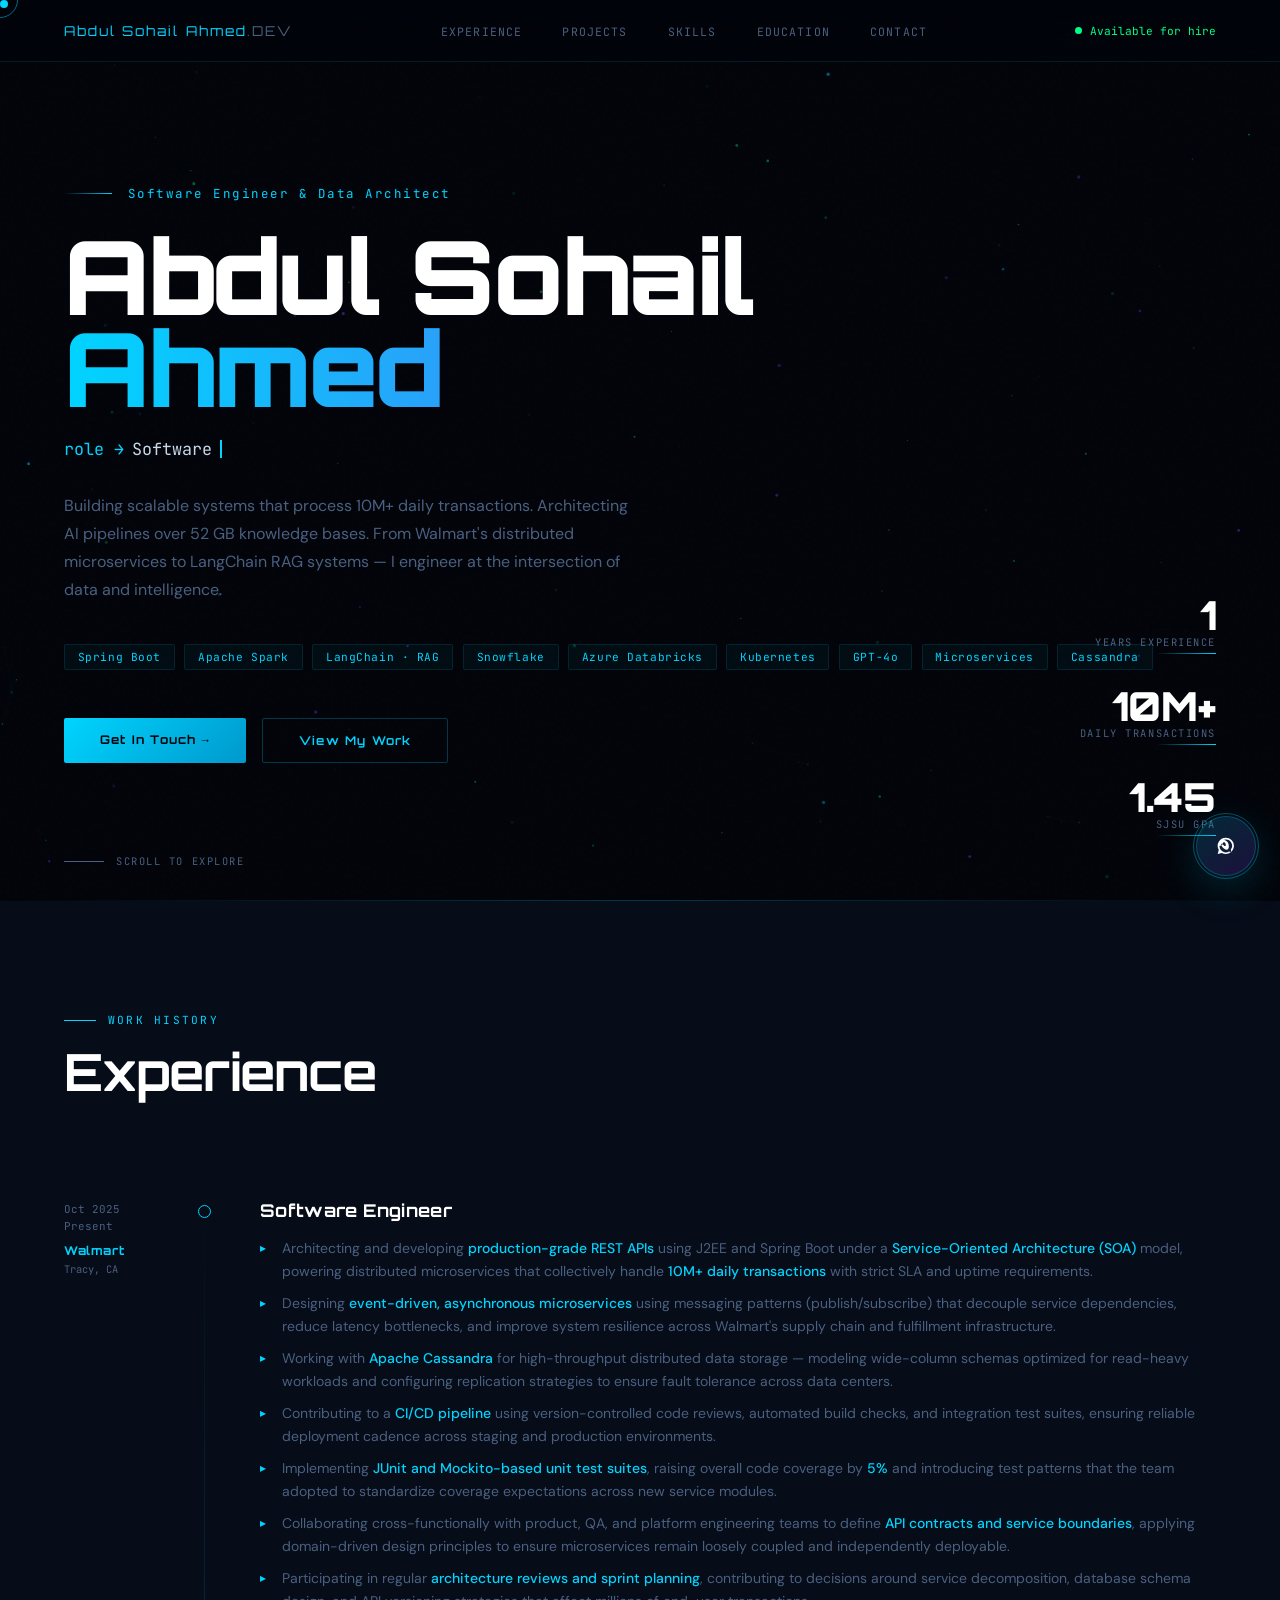
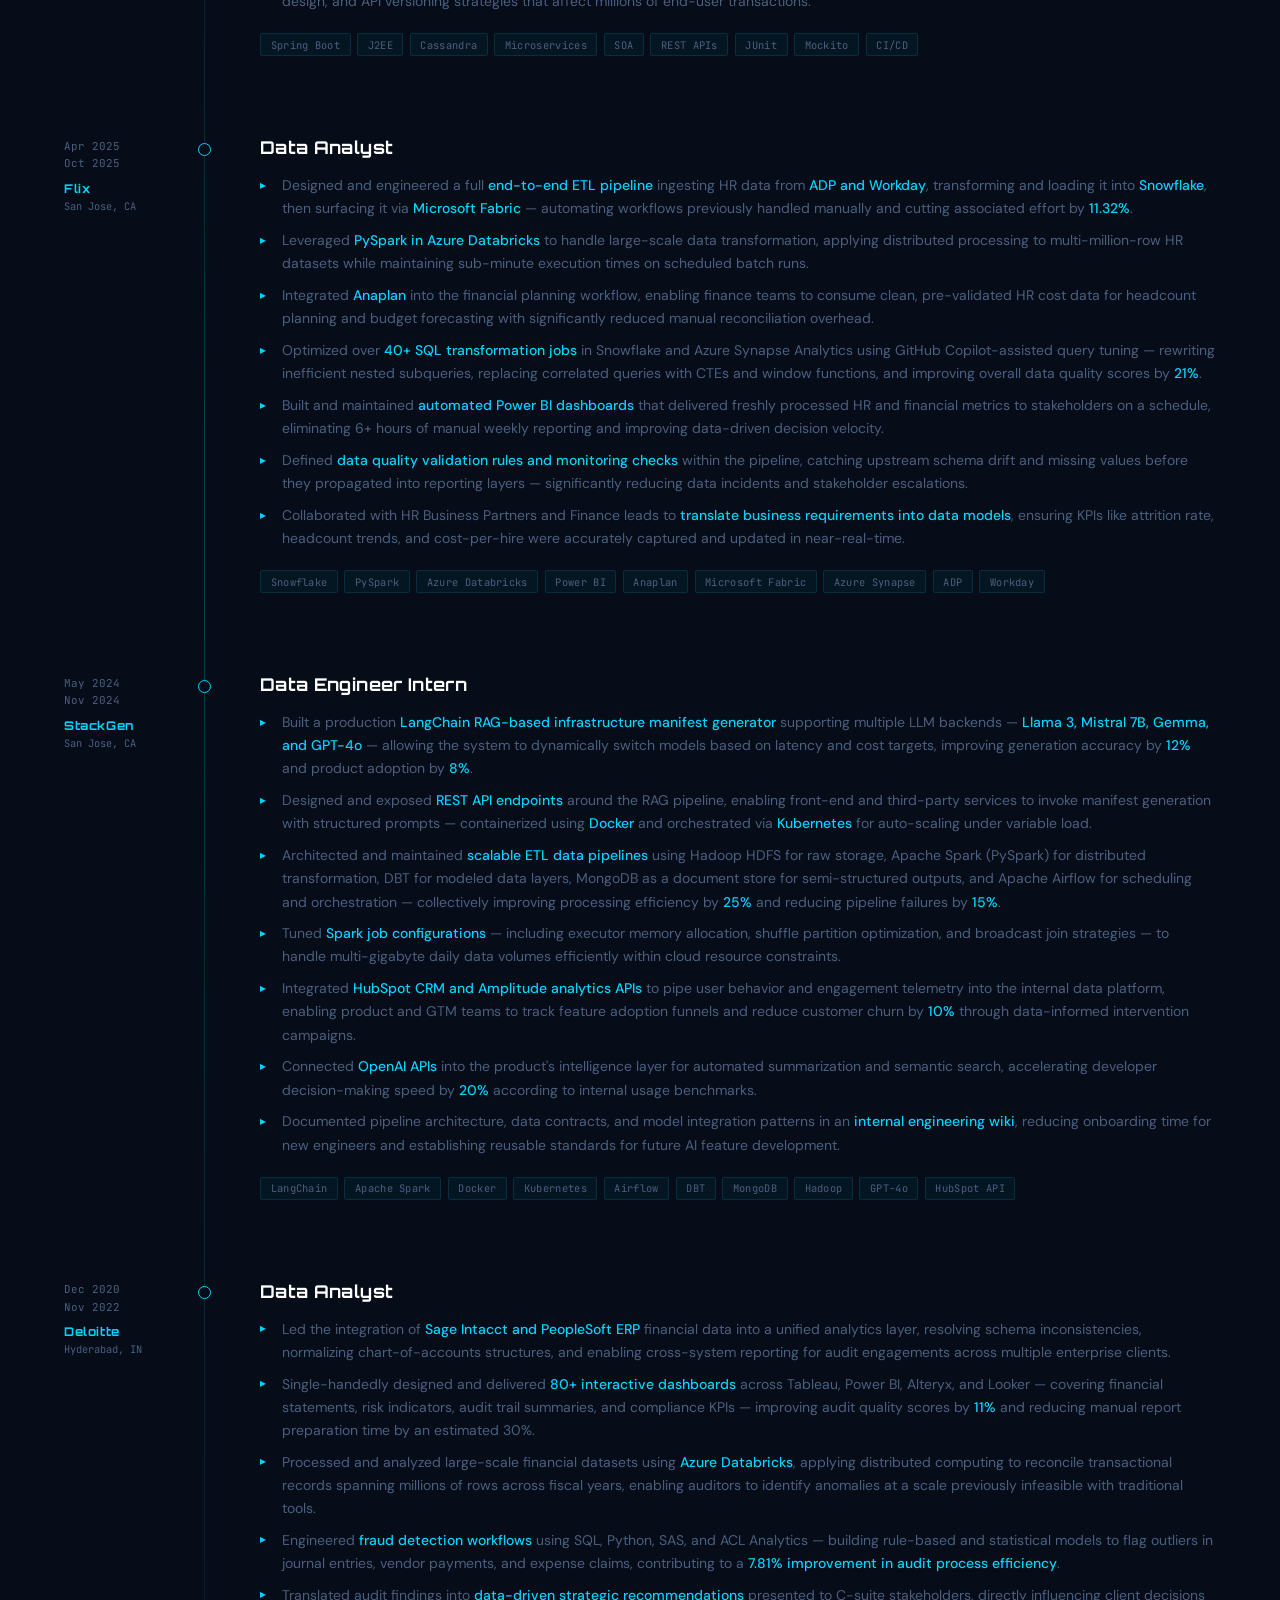
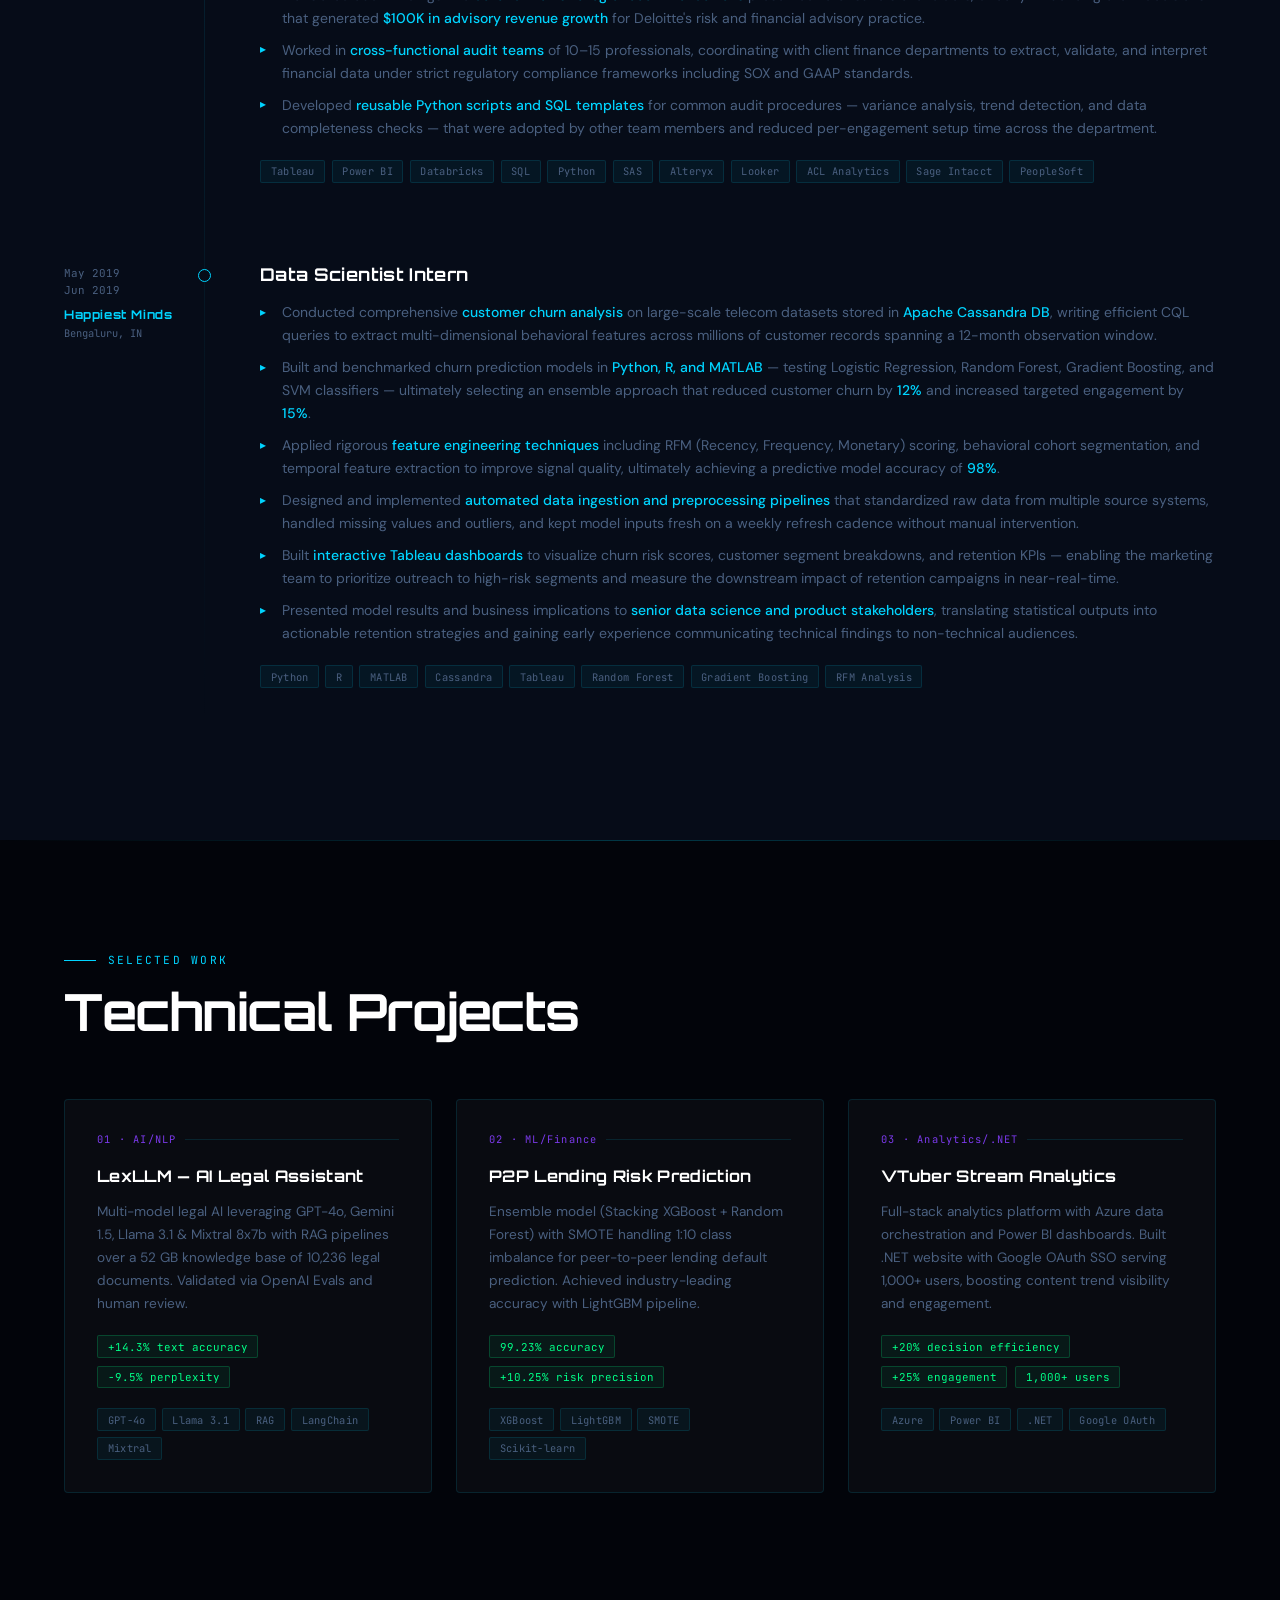
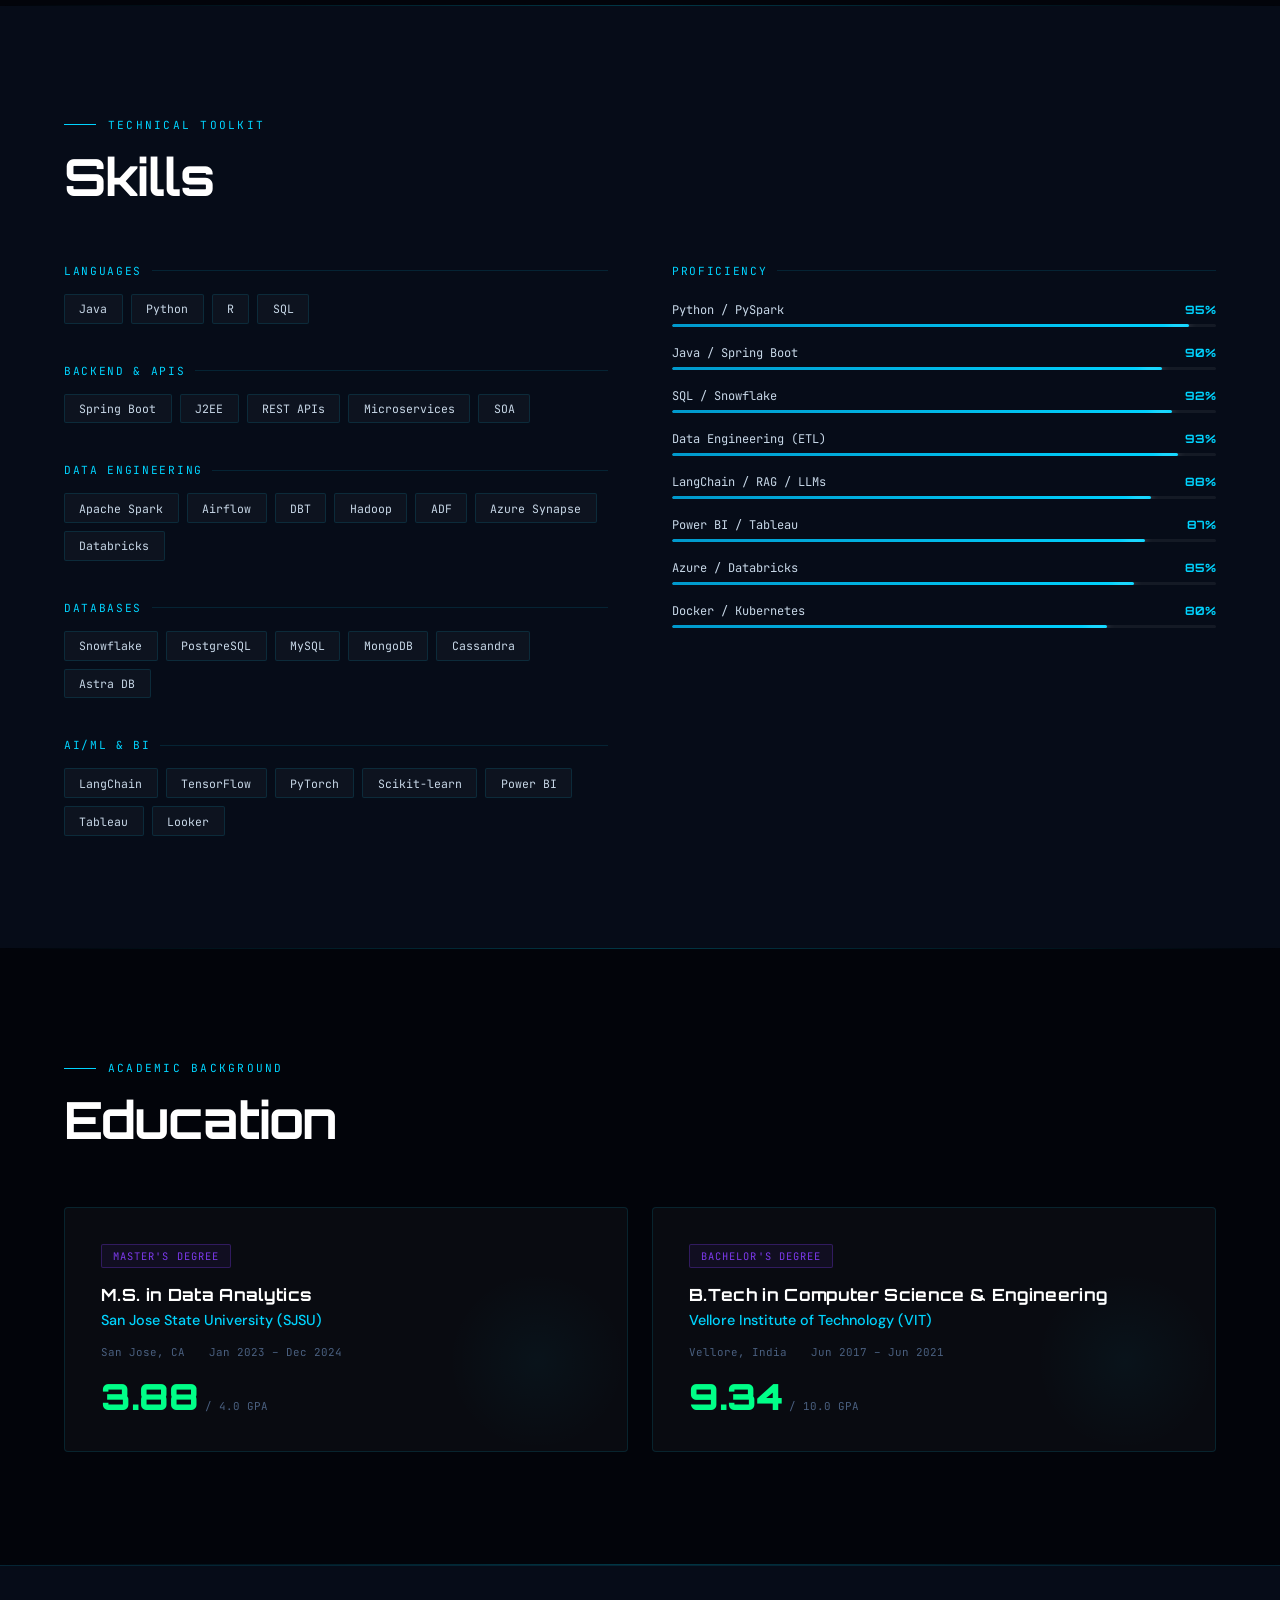
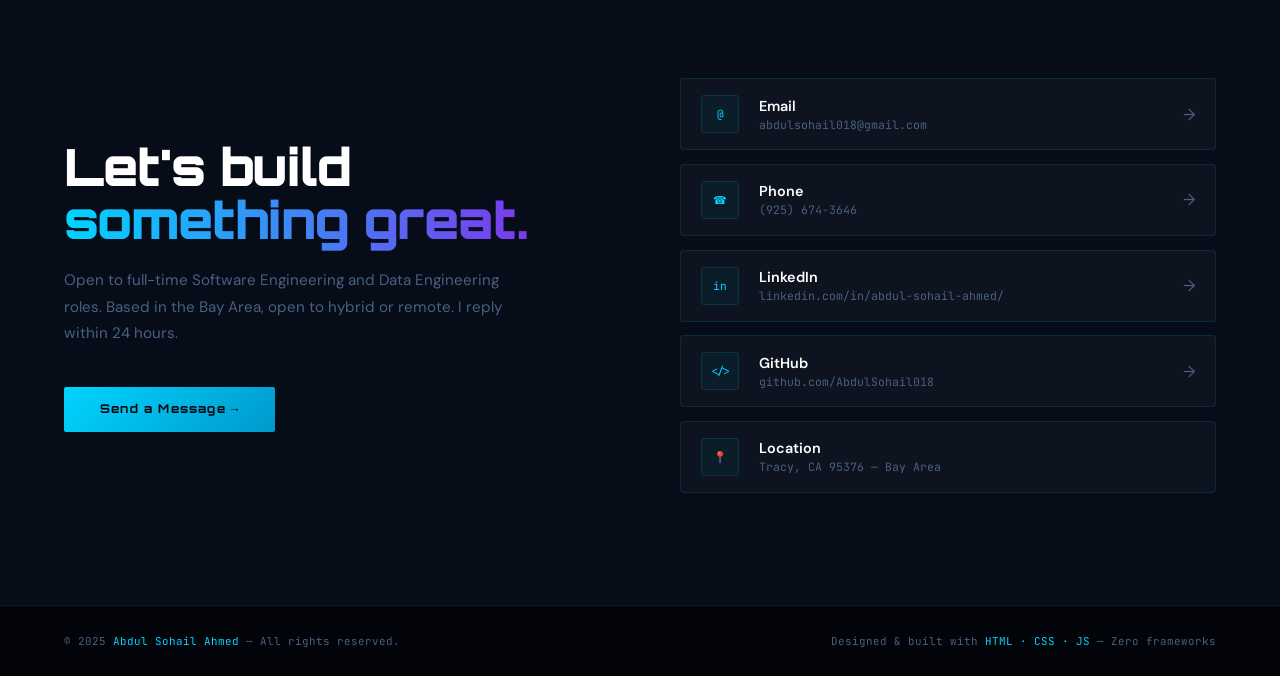
==== commit 6f4cf371: "Update index.html Updated with correct working links" ====
--- a/index.html
+++ b/index.html
@@ -1393,12 +1393,12 @@
         </a>
         <a href="https://linkedin.com/in/abdulsohailahmed" target="_blank" class="clink">
           <div class="clink-icon">in</div>
-          <div><div class="clink-title">LinkedIn</div><div class="clink-value">linkedin.com/in/abdulsohailahmed</div></div>
+          <div><div class="clink-title">LinkedIn</div><div class="clink-value">linkedin.com/in/abdul-sohail-ahmed/</div></div>
           <span class="clink-arrow">→</span>
         </a>
         <a href="https://github.com/abdulsohailahmed" target="_blank" class="clink">
           <div class="clink-icon">&lt;/&gt;</div>
-          <div><div class="clink-title">GitHub</div><div class="clink-value">github.com/abdulsohailahmed</div></div>
+          <div><div class="clink-title">GitHub</div><div class="clink-value">github.com/AbdulSohail018</div></div>
           <span class="clink-arrow">→</span>
         </a>
         <div class="clink" style="cursor:default;">
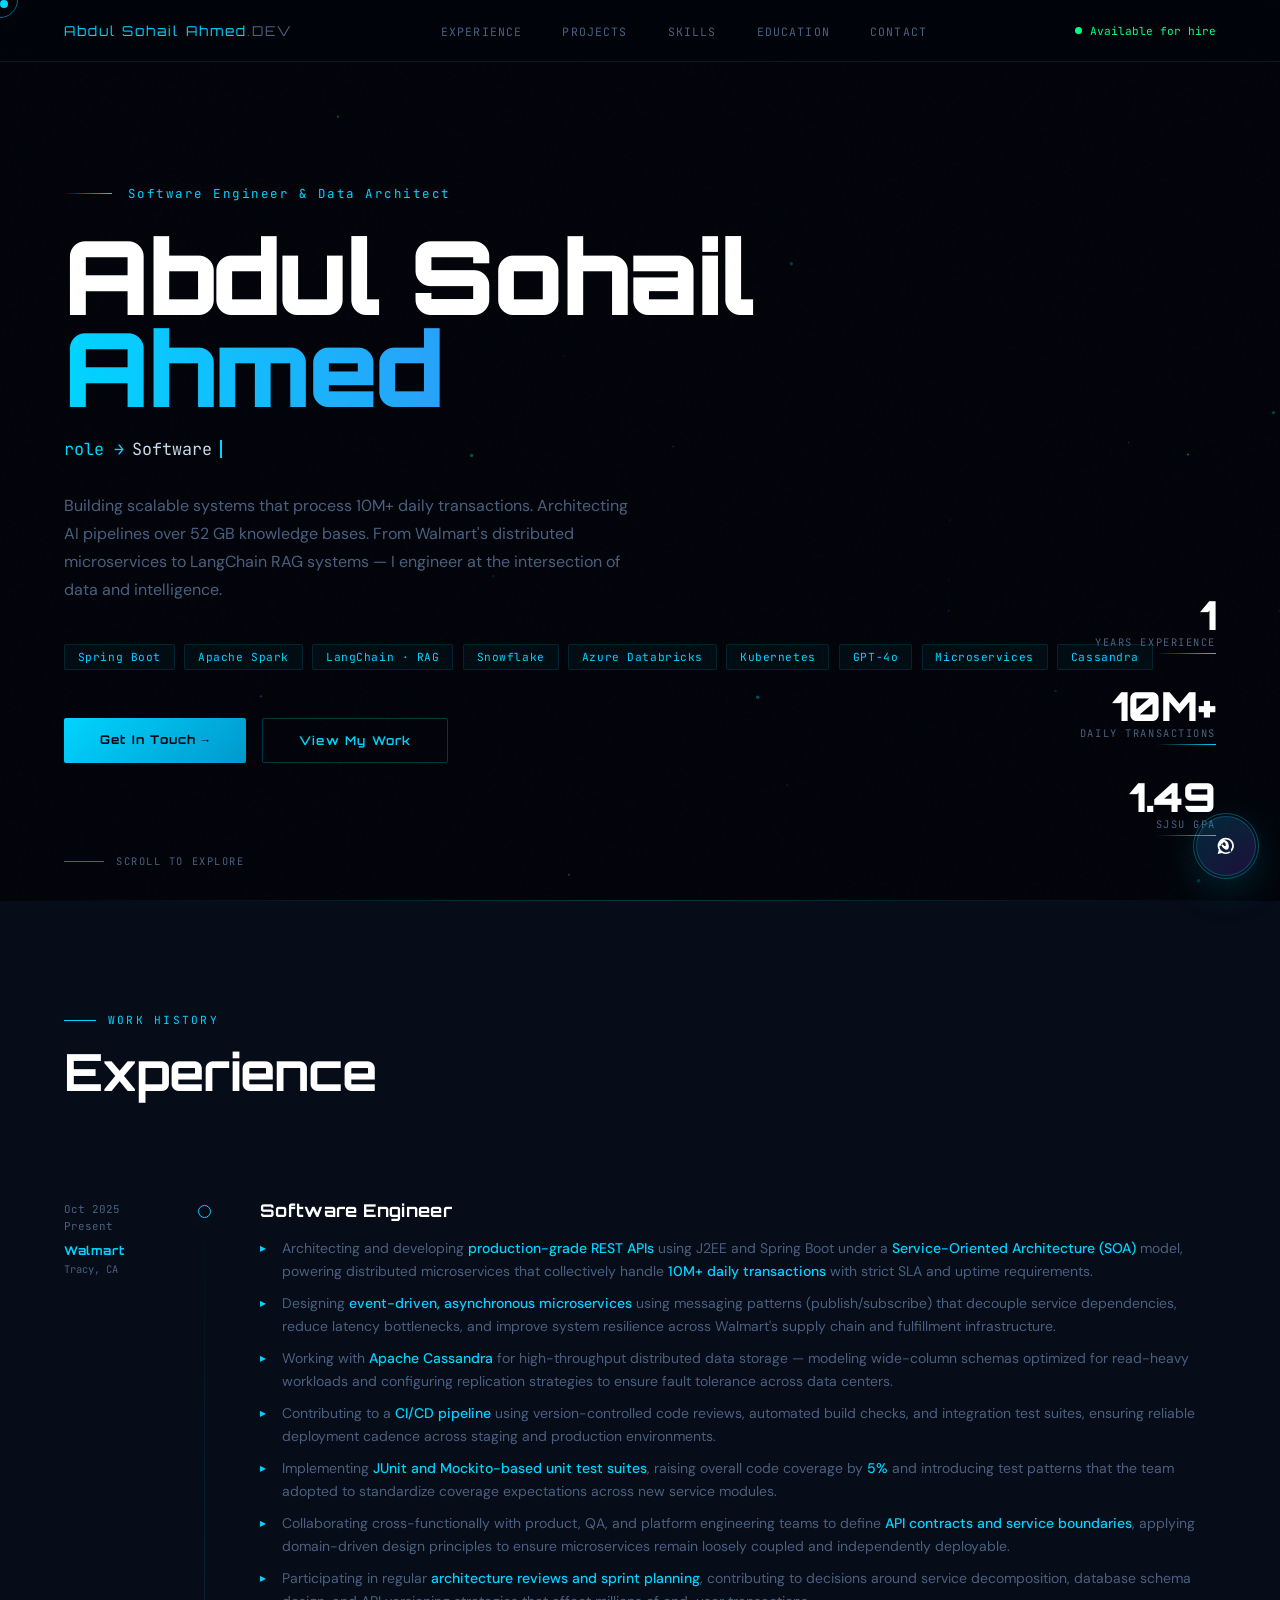
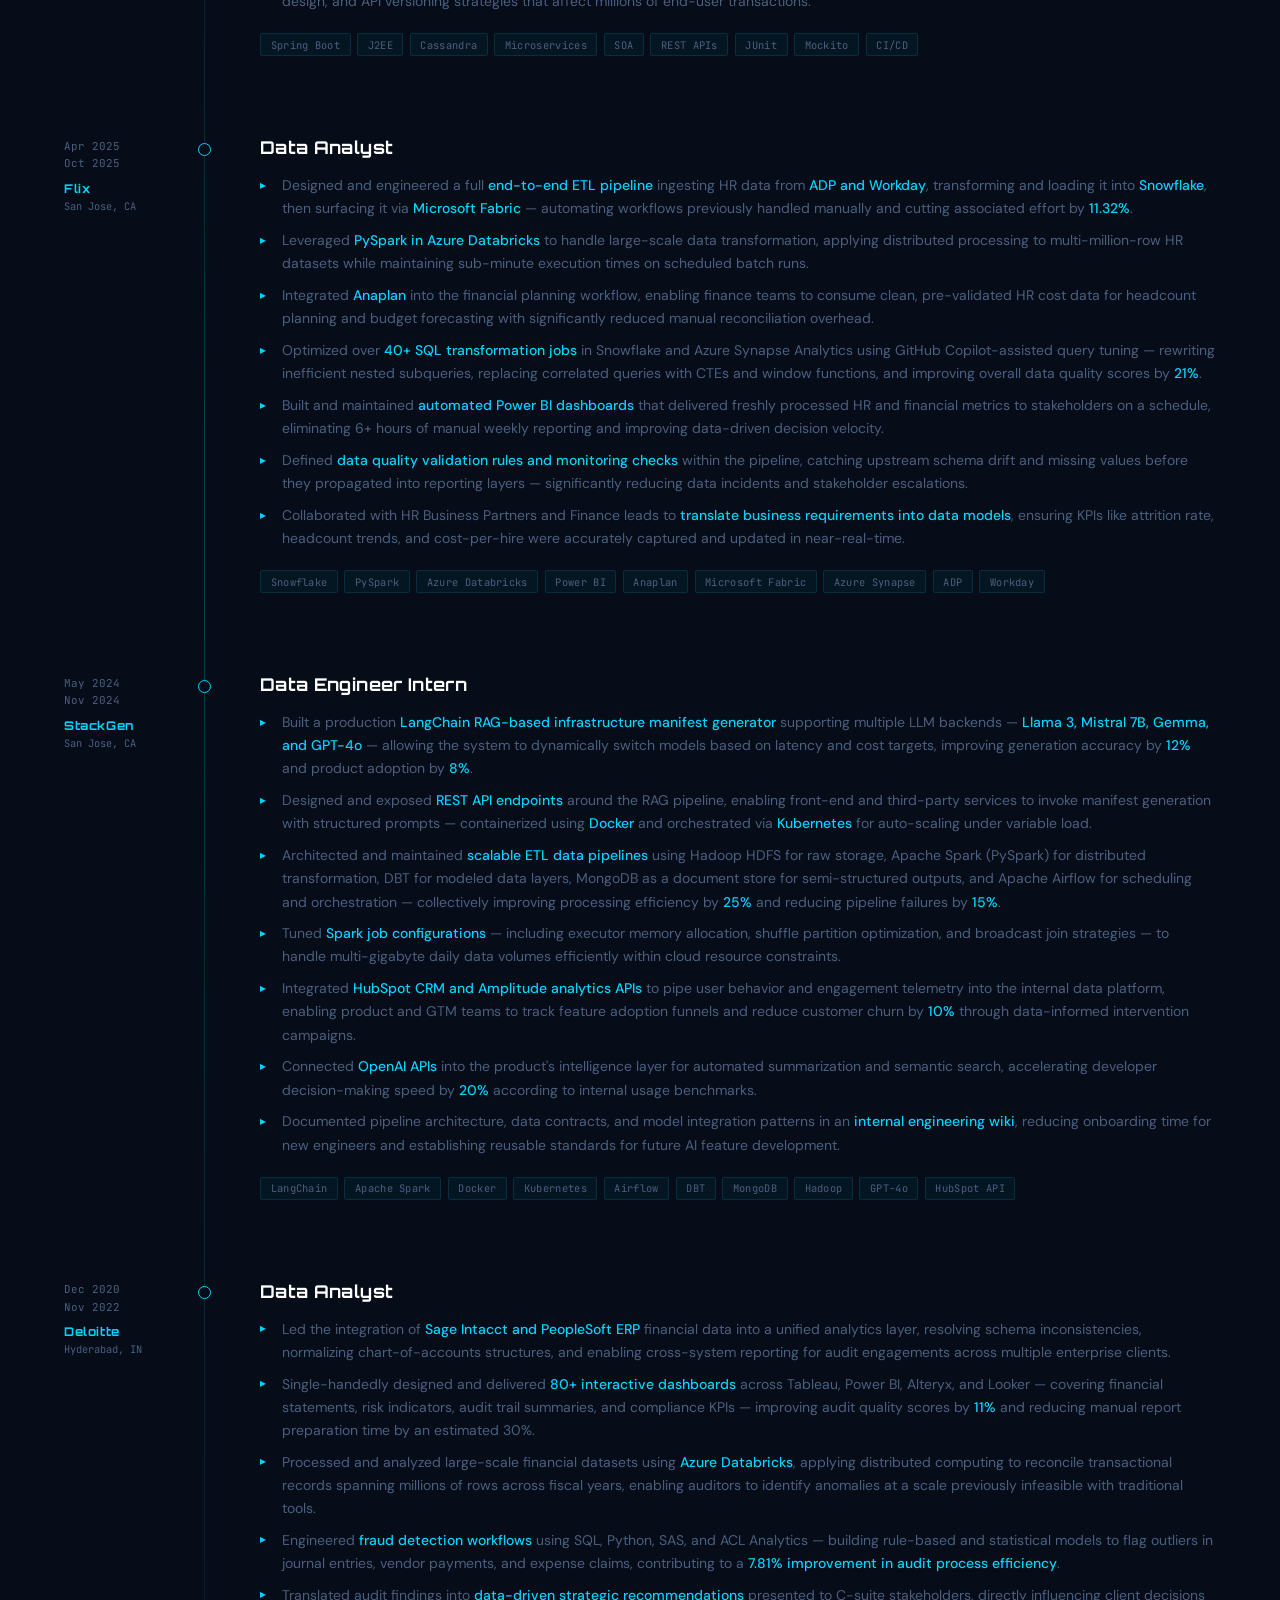
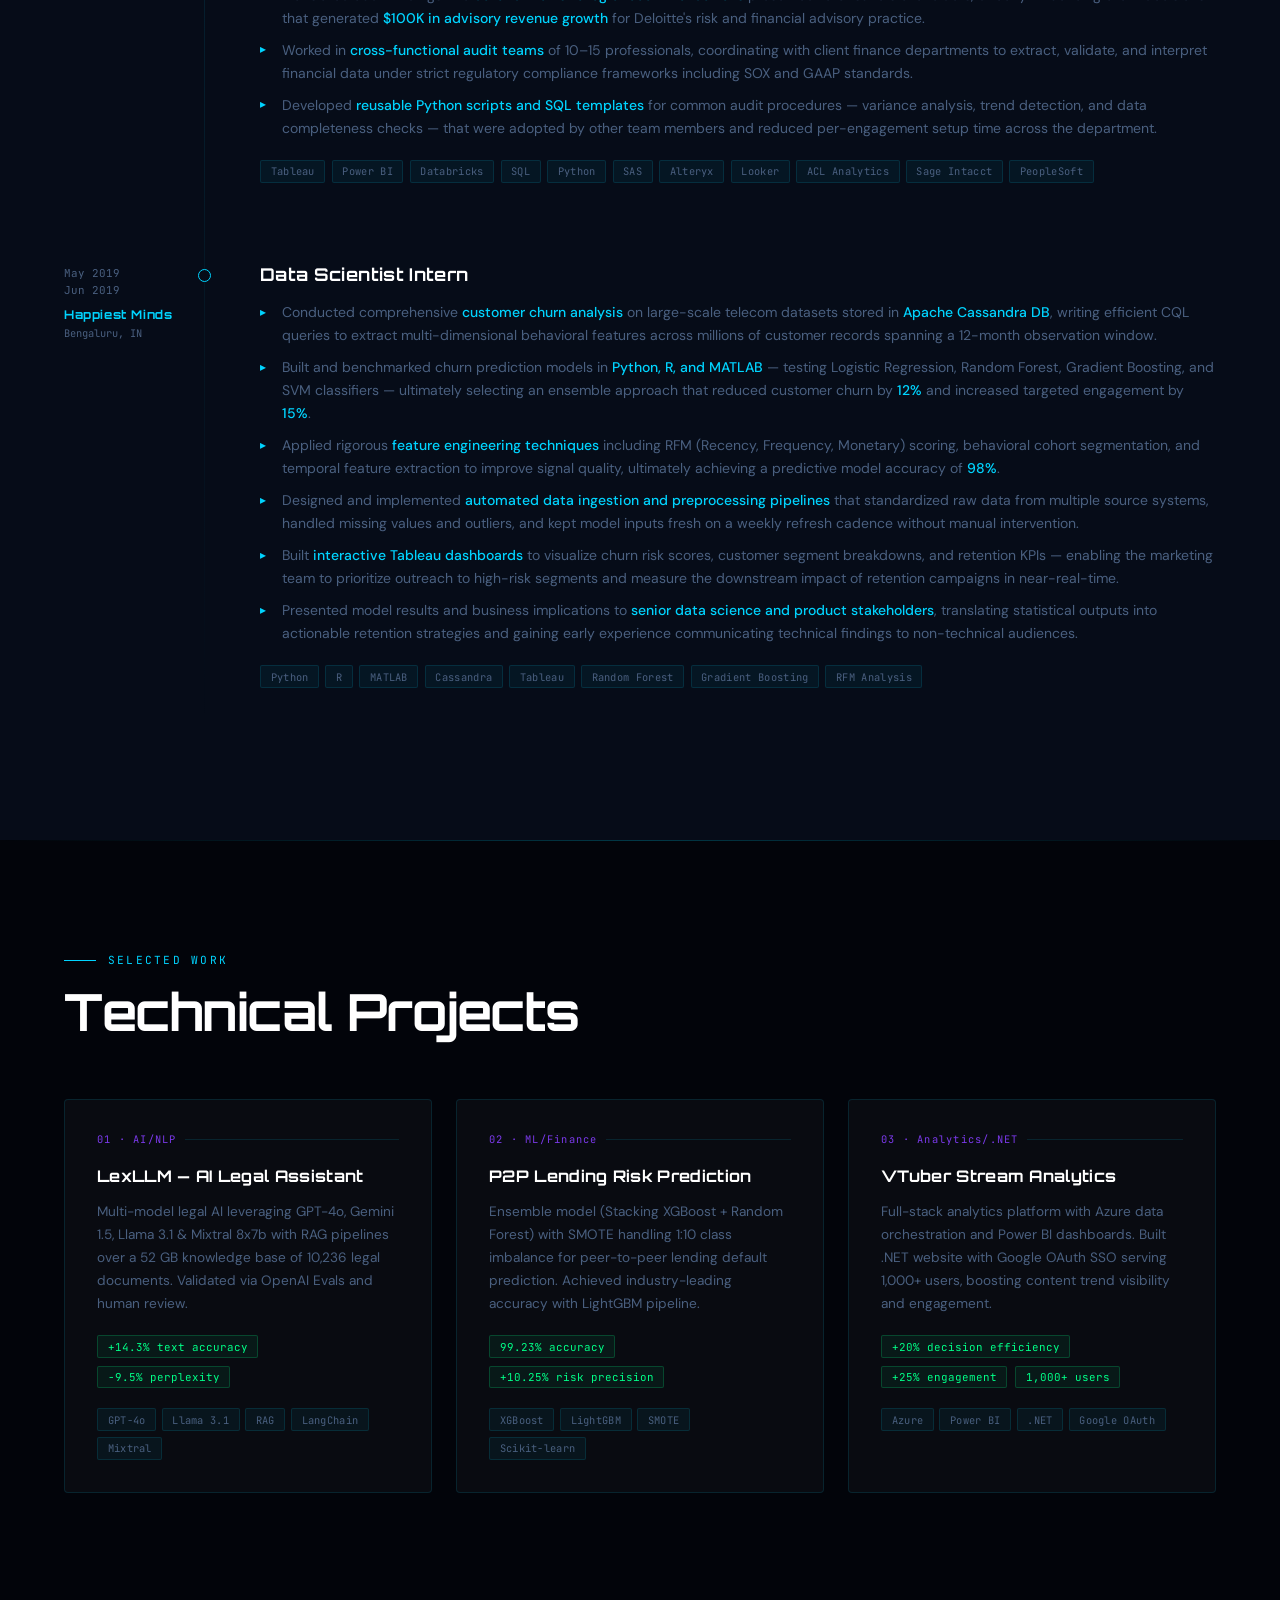
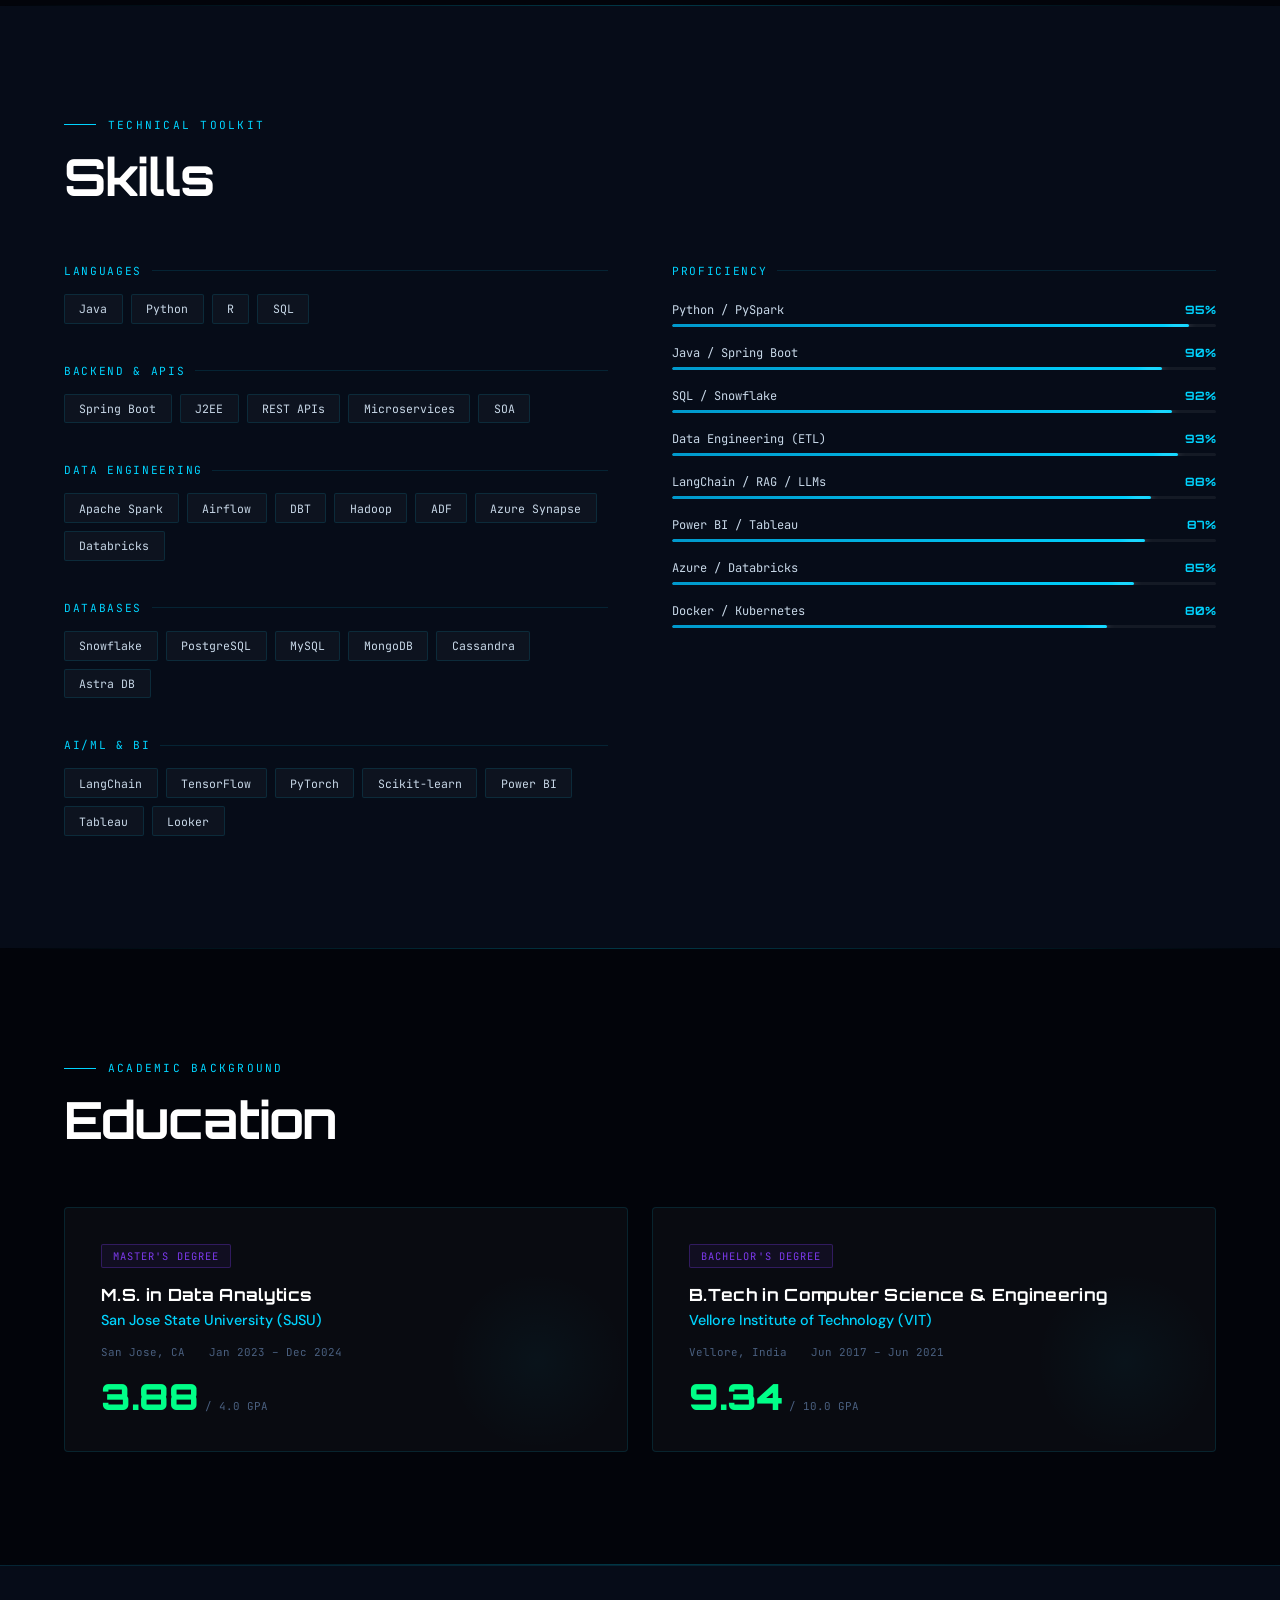
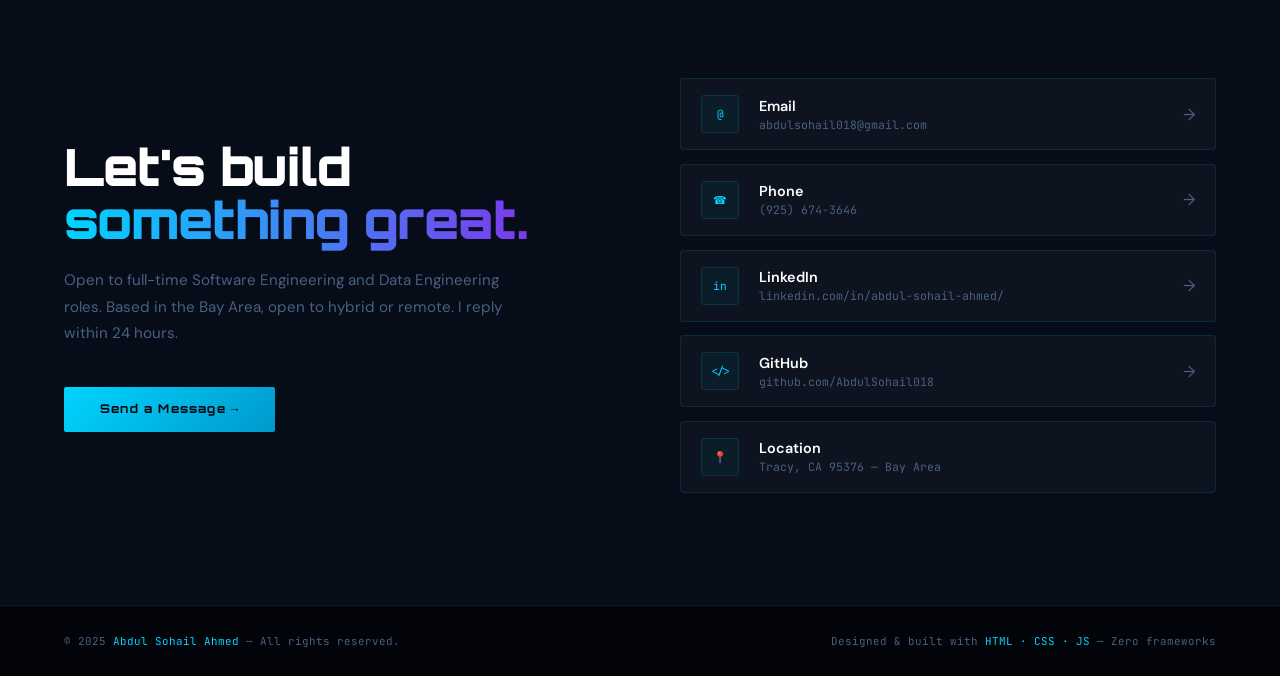
==== commit 4c8a23e6: "Update index.html" ====
--- a/index.html
+++ b/index.html
@@ -1391,12 +1391,12 @@
           <div><div class="clink-title">Phone</div><div class="clink-value">(925) 674-3646</div></div>
           <span class="clink-arrow">→</span>
         </a>
-        <a href="https://linkedin.com/in/abdulsohailahmed" target="_blank" class="clink">
+        <a href="https://linkedin.com/in/abdul-sohail-ahmed" target="_blank" class="clink">
           <div class="clink-icon">in</div>
           <div><div class="clink-title">LinkedIn</div><div class="clink-value">linkedin.com/in/abdul-sohail-ahmed/</div></div>
           <span class="clink-arrow">→</span>
         </a>
-        <a href="https://github.com/abdulsohailahmed" target="_blank" class="clink">
+        <a href="https://github.com/AbdulSohail018" target="_blank" class="clink">
           <div class="clink-icon">&lt;/&gt;</div>
           <div><div class="clink-title">GitHub</div><div class="clink-value">github.com/AbdulSohail018</div></div>
           <span class="clink-arrow">→</span>
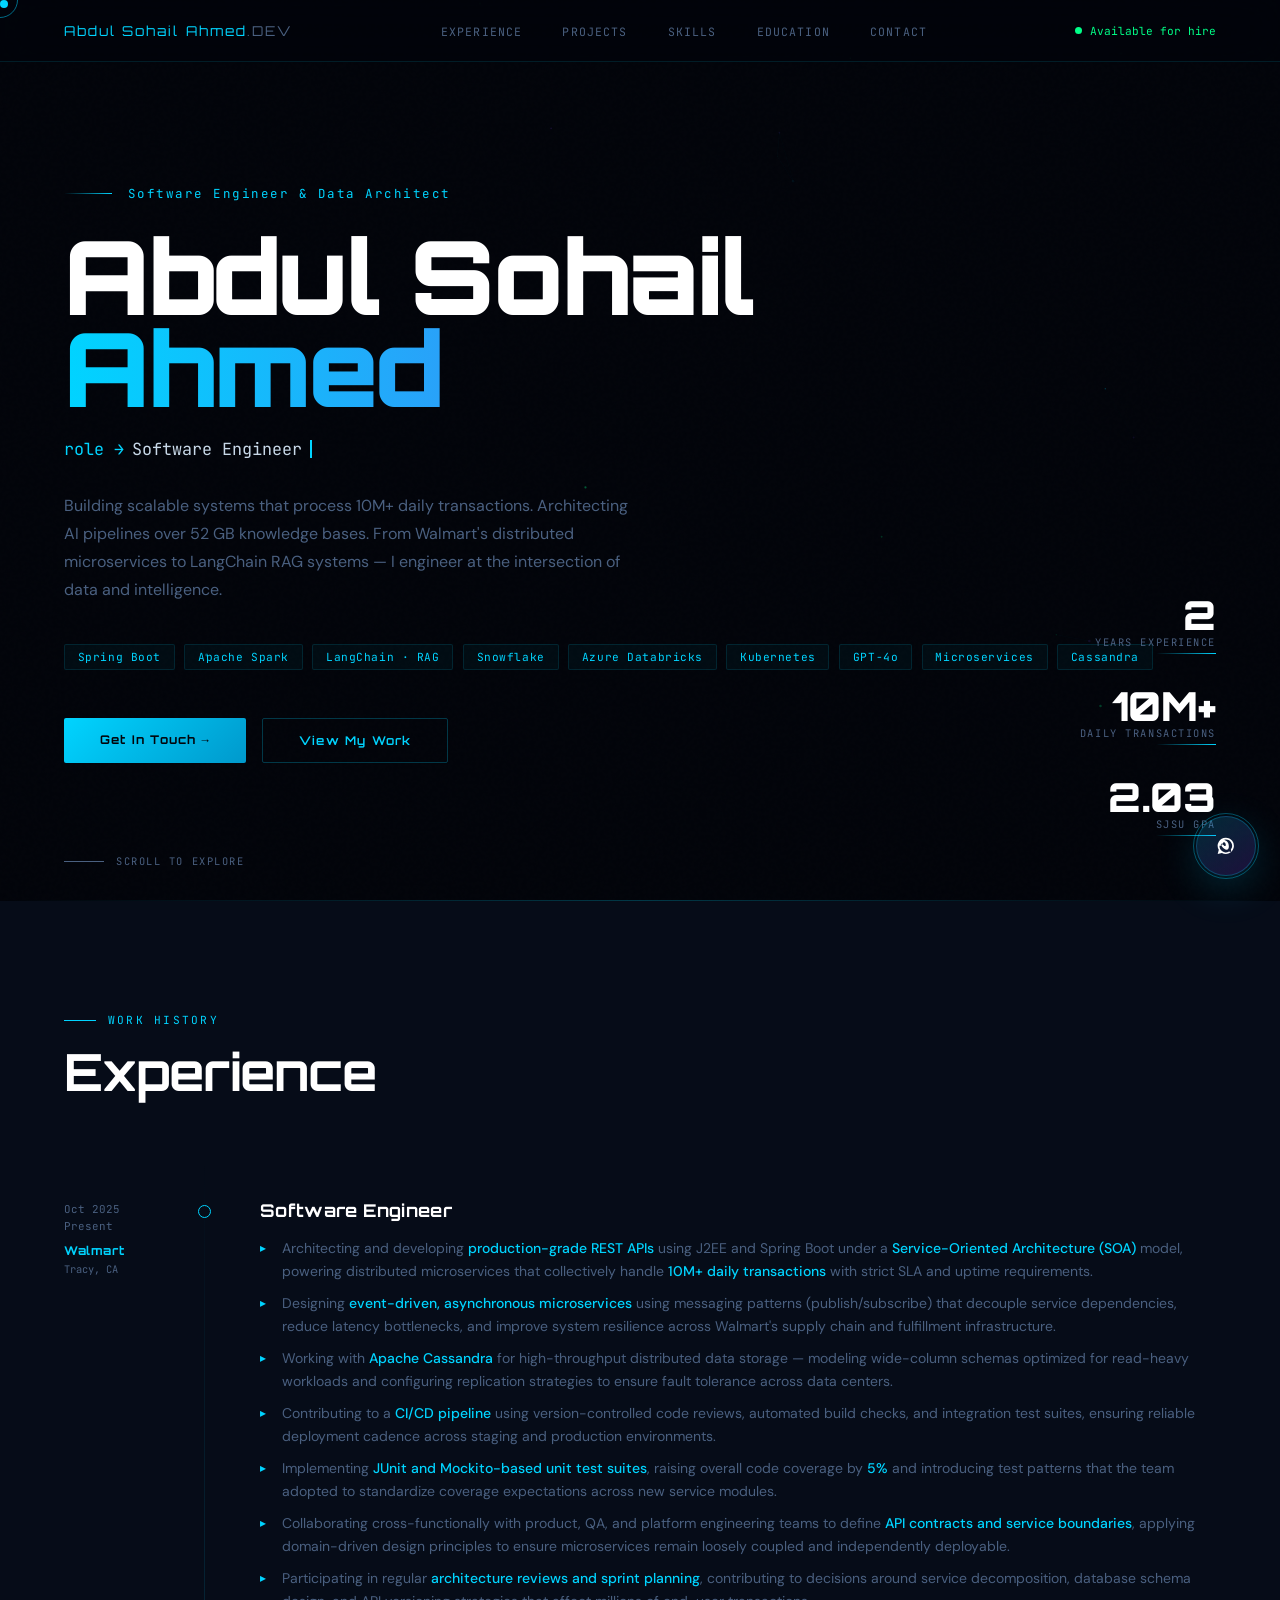
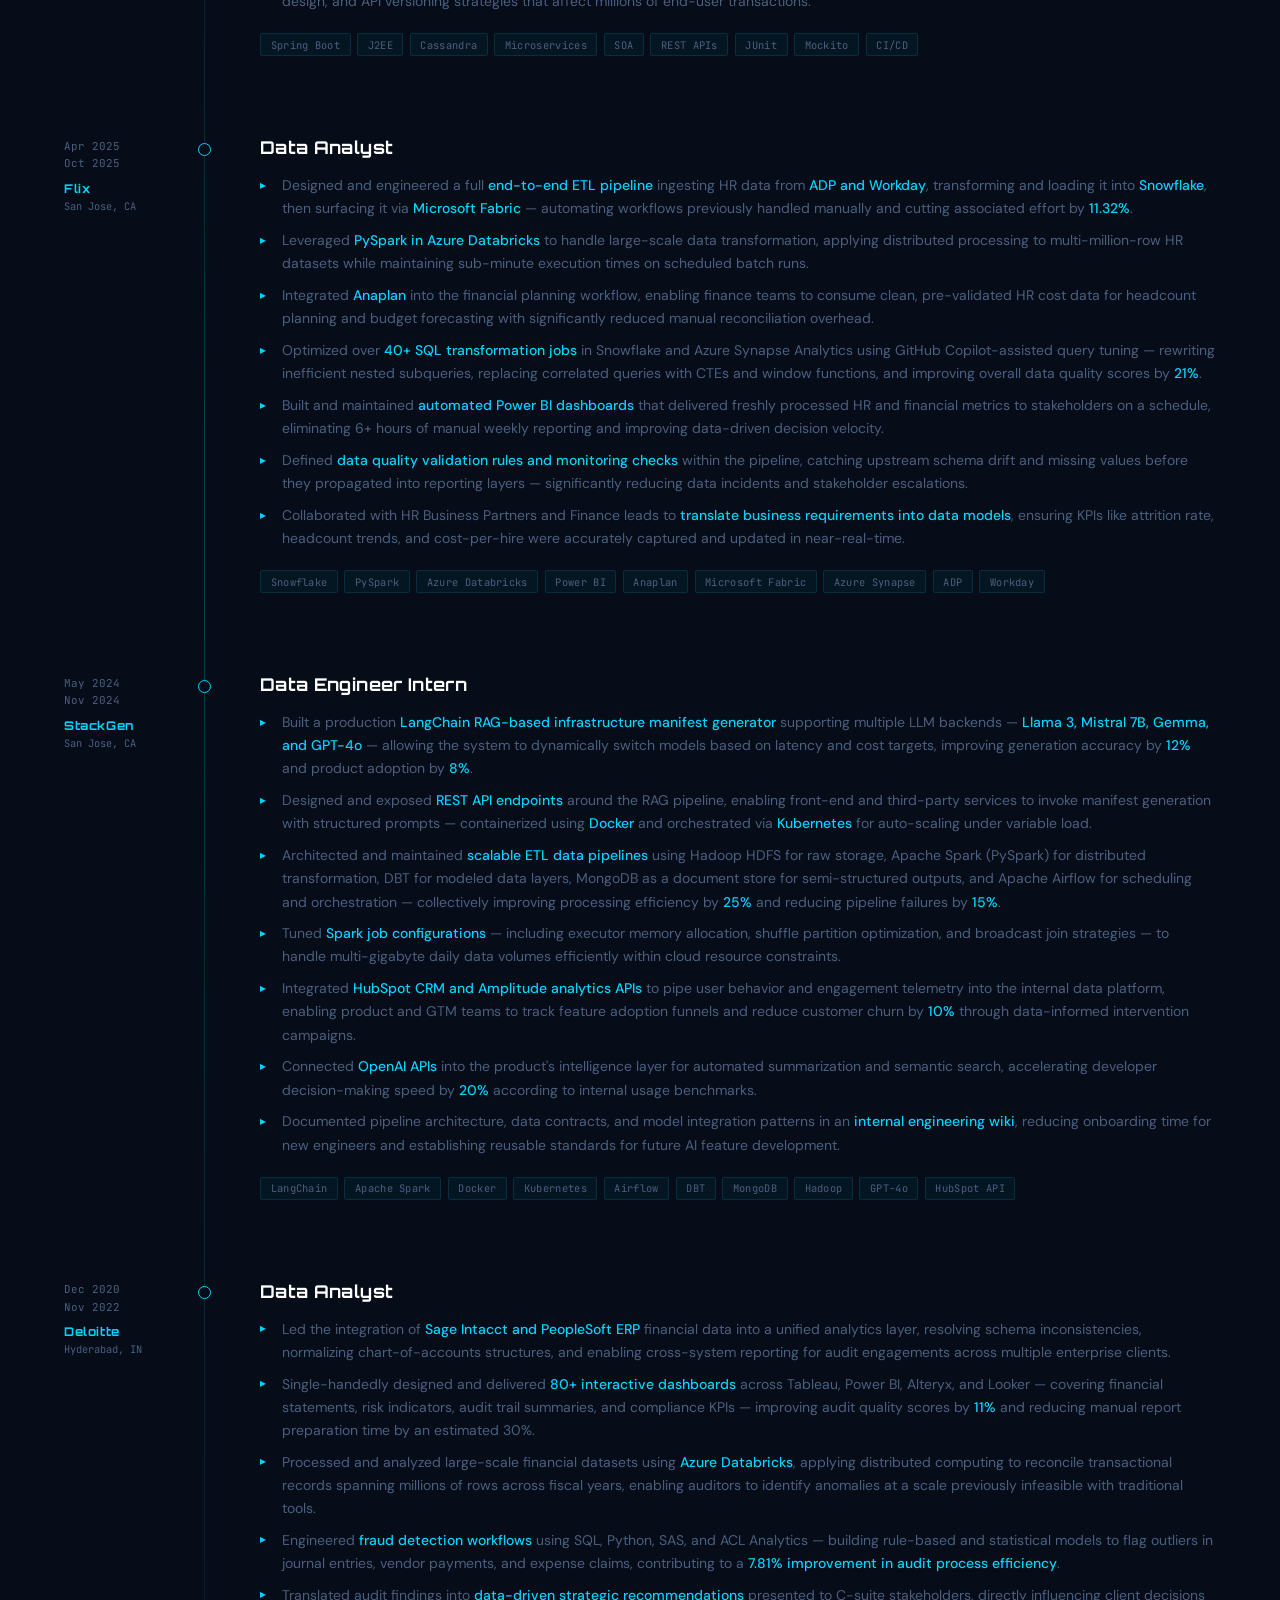
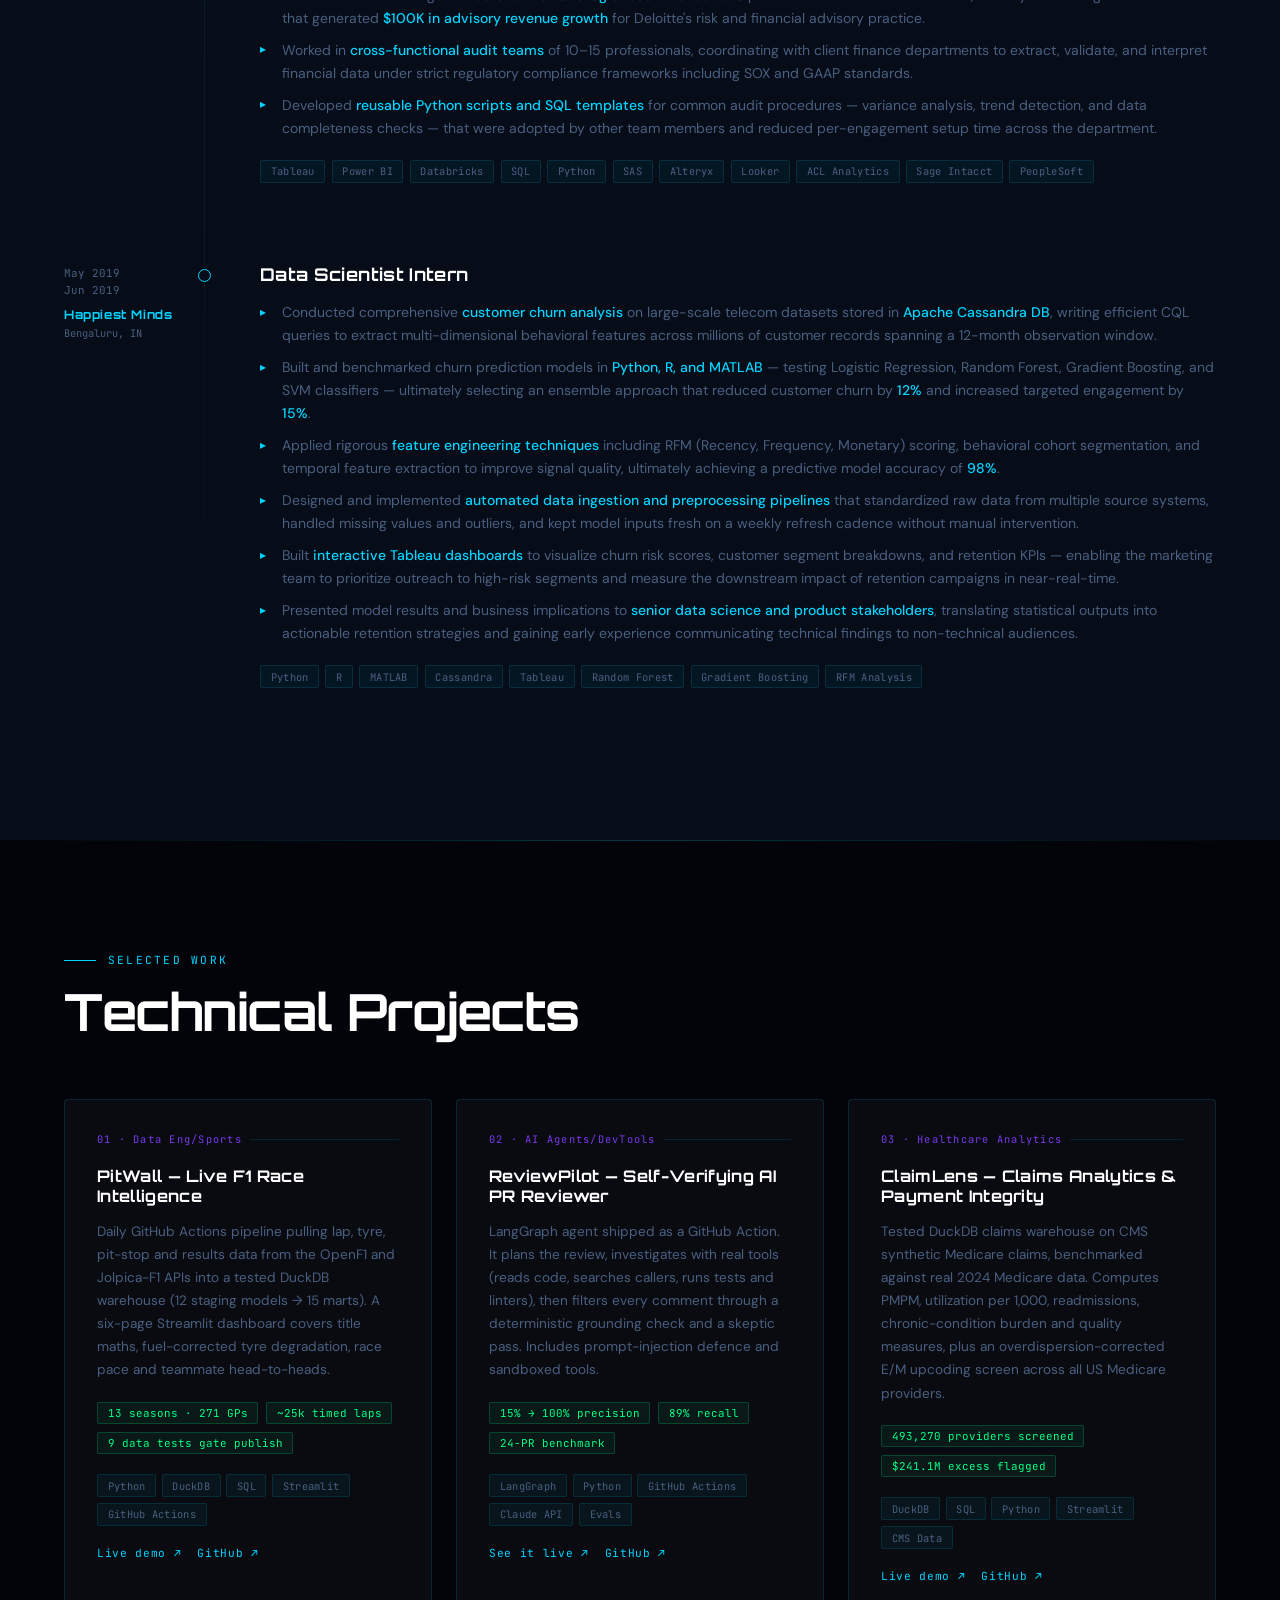
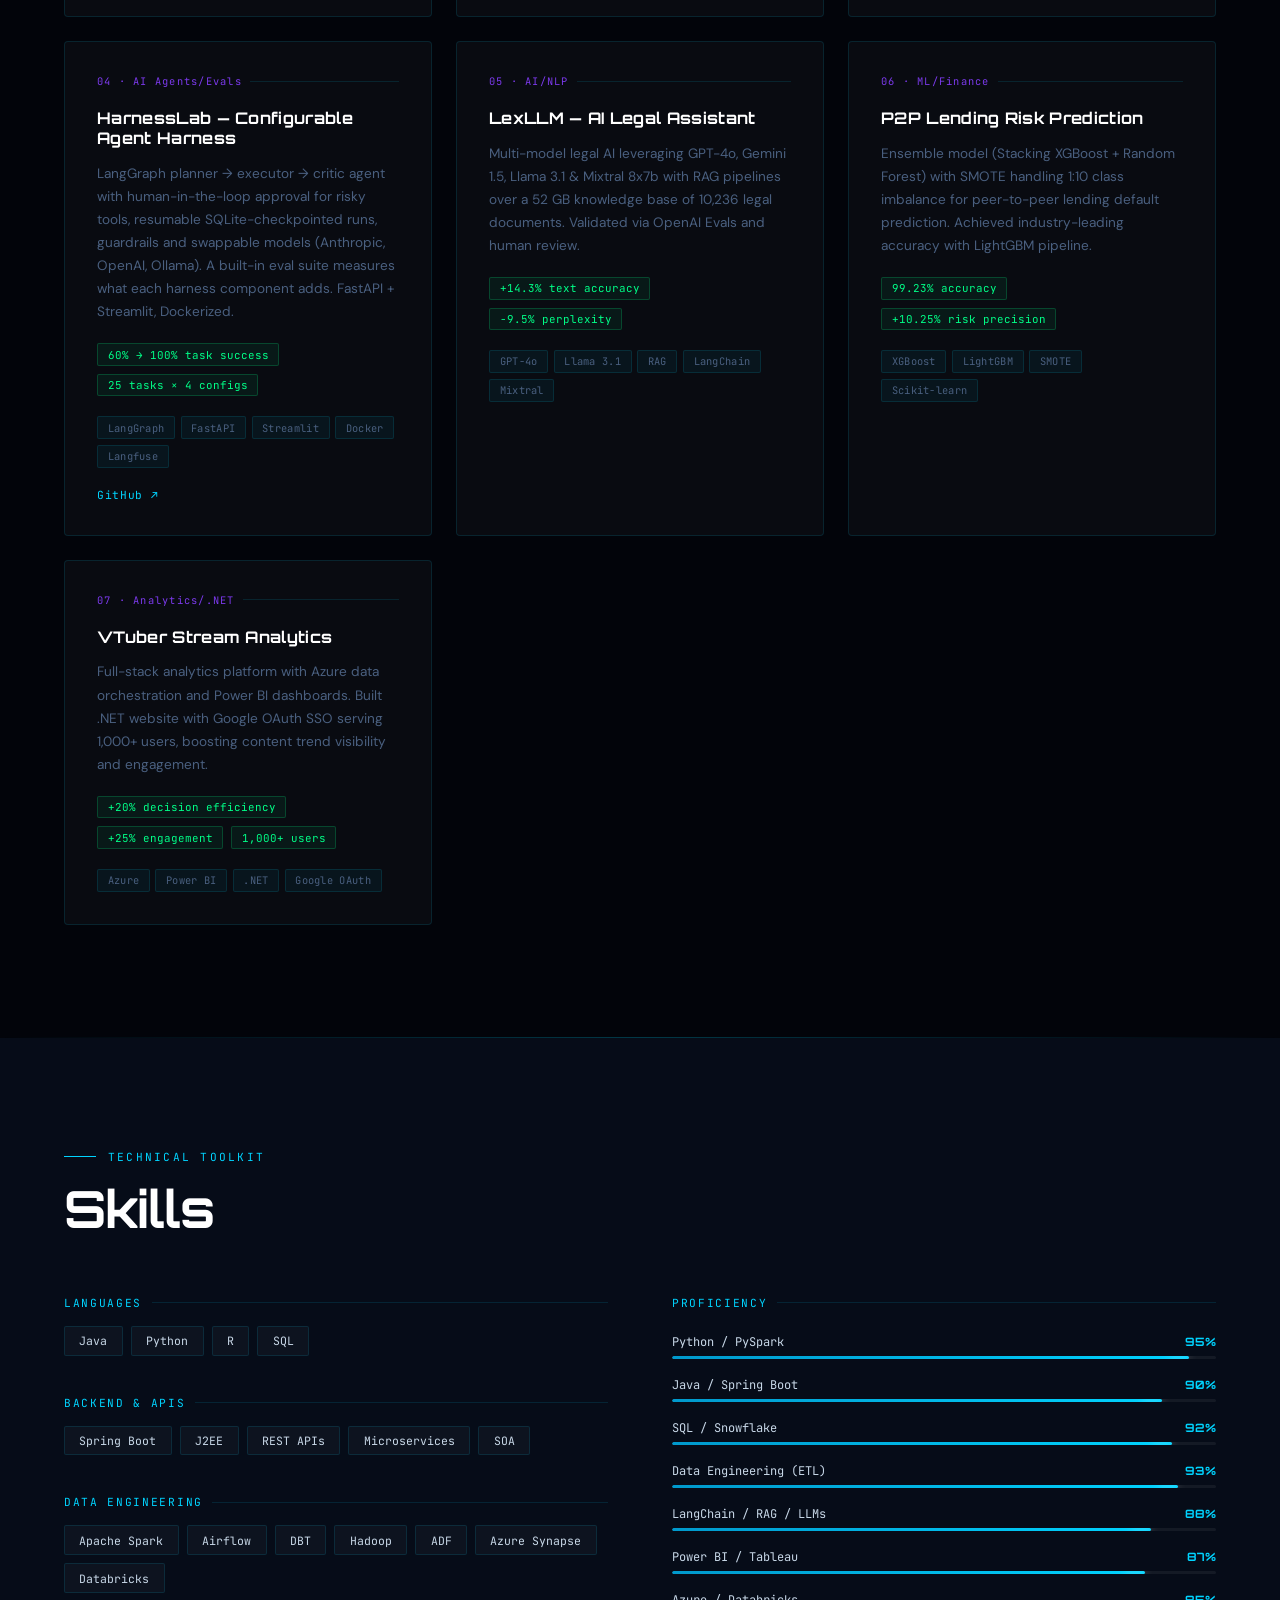
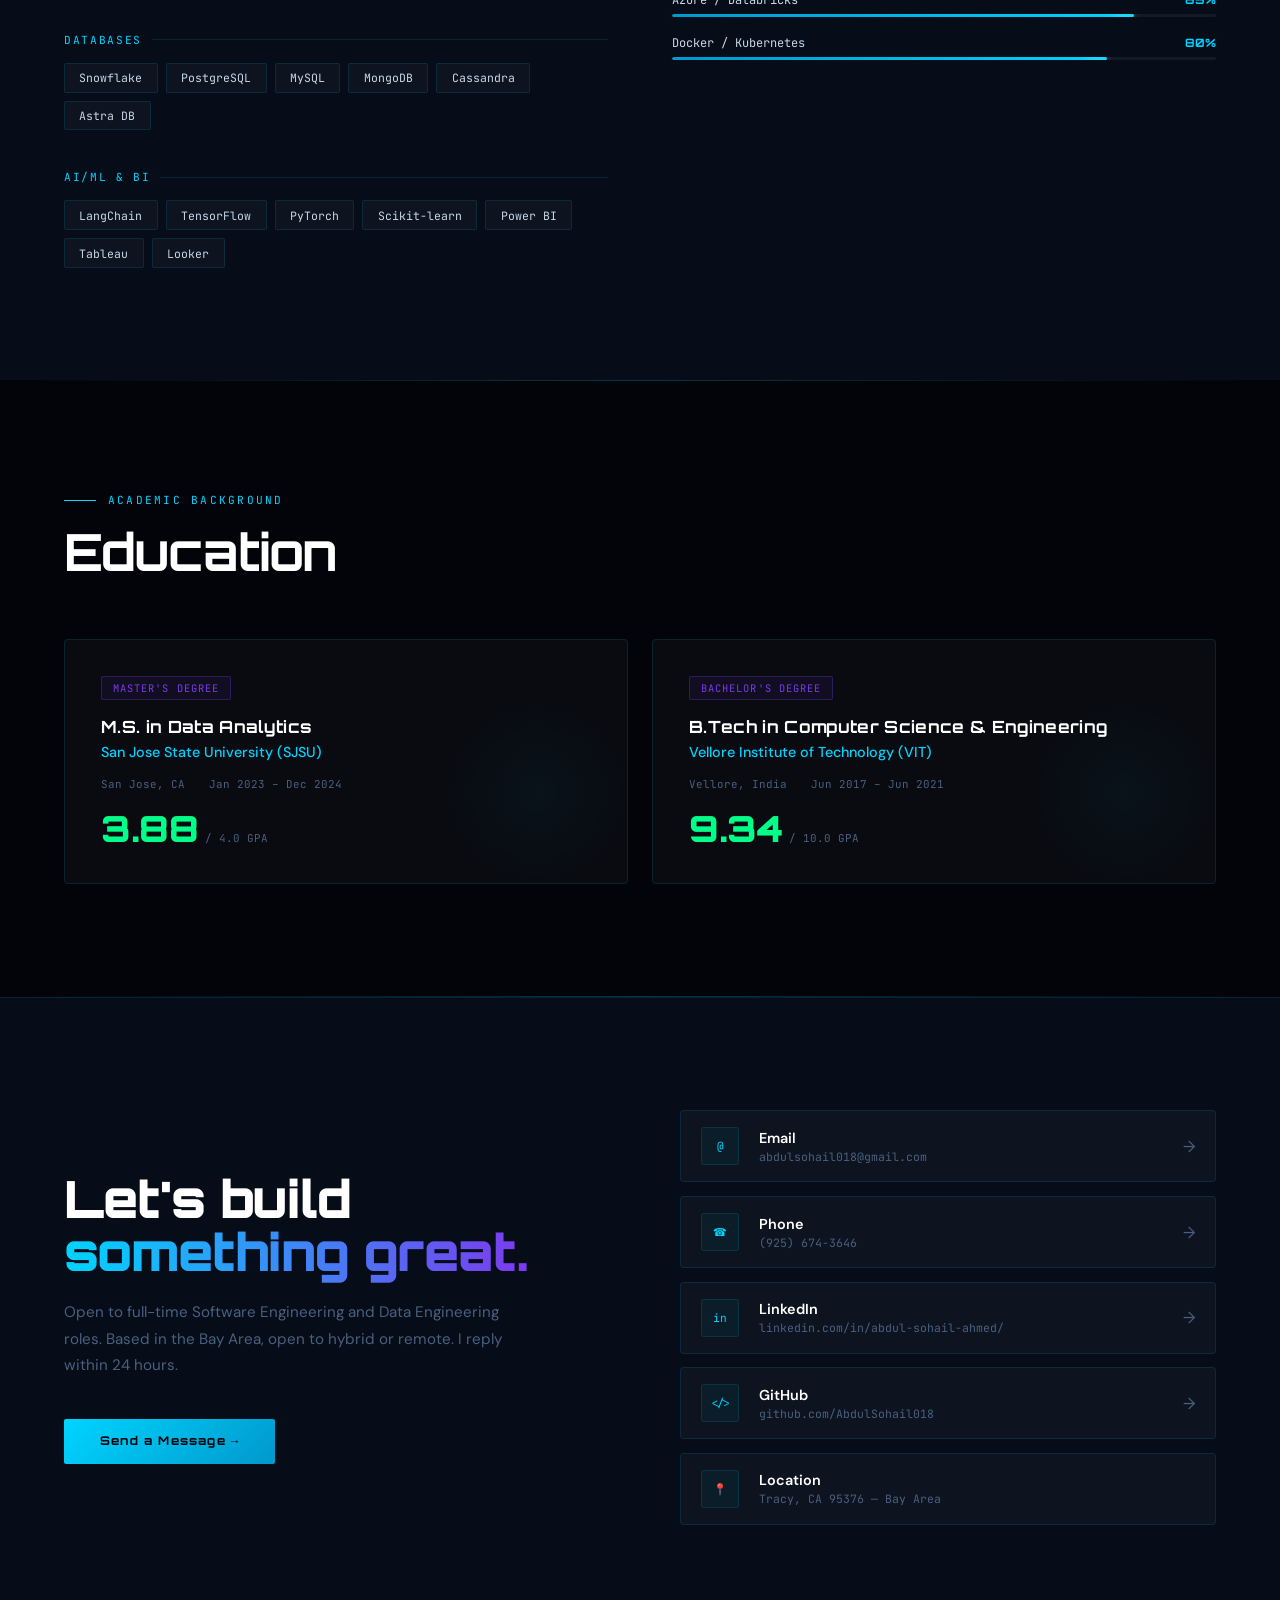
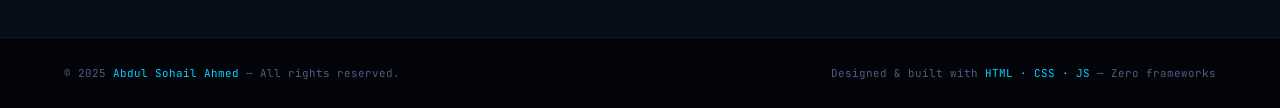
==== commit 385f2e8e: "Add PitWall, ReviewPilot, ClaimLens and HarnessLab projects Adds four project cards with live demo a" ====
--- a/index.html
+++ b/index.html
@@ -649,6 +649,24 @@
   flex-wrap: wrap;
   gap: 0.35rem;
 }
+.proj-links {
+  display: flex;
+  flex-wrap: wrap;
+  gap: 1rem;
+  margin-top: 1.25rem;
+  position: relative;
+  z-index: 1;
+}
+.proj-links a {
+  font-family: var(--font-mono);
+  font-size: 0.7rem;
+  letter-spacing: 0.06em;
+  color: var(--cyan);
+  text-decoration: none;
+  border-bottom: 1px solid transparent;
+  transition: border-color 0.2s;
+}
+.proj-links a:hover { border-bottom-color: var(--cyan); }
 
 /* ═══════════════════════════════
    SKILLS
@@ -1206,7 +1224,76 @@
     <div class="projects-grid">
 
       <div class="proj-card">
-        <div class="proj-num">01 · AI/NLP</div>
+        <div class="proj-num">01 · Data Eng/Sports</div>
+        <div class="proj-title">PitWall — Live F1 Race Intelligence</div>
+        <p class="proj-desc">Daily GitHub Actions pipeline pulling lap, tyre, pit-stop and results data from the OpenF1 and Jolpica-F1 APIs into a tested DuckDB warehouse (12 staging models → 15 marts). A six-page Streamlit dashboard covers title maths, fuel-corrected tyre degradation, race pace and teammate head-to-heads.</p>
+        <div class="proj-metrics">
+          <span class="proj-metric">13 seasons · 271 GPs</span>
+          <span class="proj-metric">~25k timed laps</span>
+          <span class="proj-metric">9 data tests gate publish</span>
+        </div>
+        <div class="proj-stack">
+          <span class="etag">Python</span><span class="etag">DuckDB</span><span class="etag">SQL</span><span class="etag">Streamlit</span><span class="etag">GitHub Actions</span>
+        </div>
+        <div class="proj-links">
+          <a href="https://pitwall-live.streamlit.app" target="_blank" rel="noopener">Live demo ↗</a>
+          <a href="https://github.com/AbdulSohail018/pitwall" target="_blank" rel="noopener">GitHub ↗</a>
+        </div>
+      </div>
+
+      <div class="proj-card">
+        <div class="proj-num">02 · AI Agents/DevTools</div>
+        <div class="proj-title">ReviewPilot — Self-Verifying AI PR Reviewer</div>
+        <p class="proj-desc">LangGraph agent shipped as a GitHub Action. It plans the review, investigates with real tools (reads code, searches callers, runs tests and linters), then filters every comment through a deterministic grounding check and a skeptic pass. Includes prompt-injection defence and sandboxed tools.</p>
+        <div class="proj-metrics">
+          <span class="proj-metric">15% → 100% precision</span>
+          <span class="proj-metric">89% recall</span>
+          <span class="proj-metric">24-PR benchmark</span>
+        </div>
+        <div class="proj-stack">
+          <span class="etag">LangGraph</span><span class="etag">Python</span><span class="etag">GitHub Actions</span><span class="etag">Claude API</span><span class="etag">Evals</span>
+        </div>
+        <div class="proj-links">
+          <a href="https://github.com/AbdulSohail018/reviewpilot/pull/1" target="_blank" rel="noopener">See it live ↗</a>
+          <a href="https://github.com/AbdulSohail018/reviewpilot" target="_blank" rel="noopener">GitHub ↗</a>
+        </div>
+      </div>
+
+      <div class="proj-card">
+        <div class="proj-num">03 · Healthcare Analytics</div>
+        <div class="proj-title">ClaimLens — Claims Analytics & Payment Integrity</div>
+        <p class="proj-desc">Tested DuckDB claims warehouse on CMS synthetic Medicare claims, benchmarked against real 2024 Medicare data. Computes PMPM, utilization per 1,000, readmissions, chronic-condition burden and quality measures, plus an overdispersion-corrected E/M upcoding screen across all US Medicare providers.</p>
+        <div class="proj-metrics">
+          <span class="proj-metric">493,270 providers screened</span>
+          <span class="proj-metric">$241.1M excess flagged</span>
+        </div>
+        <div class="proj-stack">
+          <span class="etag">DuckDB</span><span class="etag">SQL</span><span class="etag">Python</span><span class="etag">Streamlit</span><span class="etag">CMS Data</span>
+        </div>
+        <div class="proj-links">
+          <a href="https://claimlens-analytics.streamlit.app" target="_blank" rel="noopener">Live demo ↗</a>
+          <a href="https://github.com/AbdulSohail018/claimlens" target="_blank" rel="noopener">GitHub ↗</a>
+        </div>
+      </div>
+
+      <div class="proj-card">
+        <div class="proj-num">04 · AI Agents/Evals</div>
+        <div class="proj-title">HarnessLab — Configurable Agent Harness</div>
+        <p class="proj-desc">LangGraph planner → executor → critic agent with human-in-the-loop approval for risky tools, resumable SQLite-checkpointed runs, guardrails and swappable models (Anthropic, OpenAI, Ollama). A built-in eval suite measures what each harness component adds. FastAPI + Streamlit, Dockerized.</p>
+        <div class="proj-metrics">
+          <span class="proj-metric">60% → 100% task success</span>
+          <span class="proj-metric">25 tasks × 4 configs</span>
+        </div>
+        <div class="proj-stack">
+          <span class="etag">LangGraph</span><span class="etag">FastAPI</span><span class="etag">Streamlit</span><span class="etag">Docker</span><span class="etag">Langfuse</span>
+        </div>
+        <div class="proj-links">
+          <a href="https://github.com/AbdulSohail018/harnesslab" target="_blank" rel="noopener">GitHub ↗</a>
+        </div>
+      </div>
+
+      <div class="proj-card">
+        <div class="proj-num">05 · AI/NLP</div>
         <div class="proj-title">LexLLM — AI Legal Assistant</div>
         <p class="proj-desc">Multi-model legal AI leveraging GPT-4o, Gemini 1.5, Llama 3.1 & Mixtral 8x7b with RAG pipelines over a 52 GB knowledge base of 10,236 legal documents. Validated via OpenAI Evals and human review.</p>
         <div class="proj-metrics">
@@ -1219,7 +1306,7 @@
       </div>
 
       <div class="proj-card">
-        <div class="proj-num">02 · ML/Finance</div>
+        <div class="proj-num">06 · ML/Finance</div>
         <div class="proj-title">P2P Lending Risk Prediction</div>
         <p class="proj-desc">Ensemble model (Stacking XGBoost + Random Forest) with SMOTE handling 1:10 class imbalance for peer-to-peer lending default prediction. Achieved industry-leading accuracy with LightGBM pipeline.</p>
         <div class="proj-metrics">
@@ -1232,7 +1319,7 @@
       </div>
 
       <div class="proj-card">
-        <div class="proj-num">03 · Analytics/.NET</div>
+        <div class="proj-num">07 · Analytics/.NET</div>
         <div class="proj-title">VTuber Stream Analytics</div>
         <p class="proj-desc">Full-stack analytics platform with Azure data orchestration and Power BI dashboards. Built .NET website with Google OAuth SSO serving 1,000+ users, boosting content trend visibility and engagement.</p>
         <div class="proj-metrics">
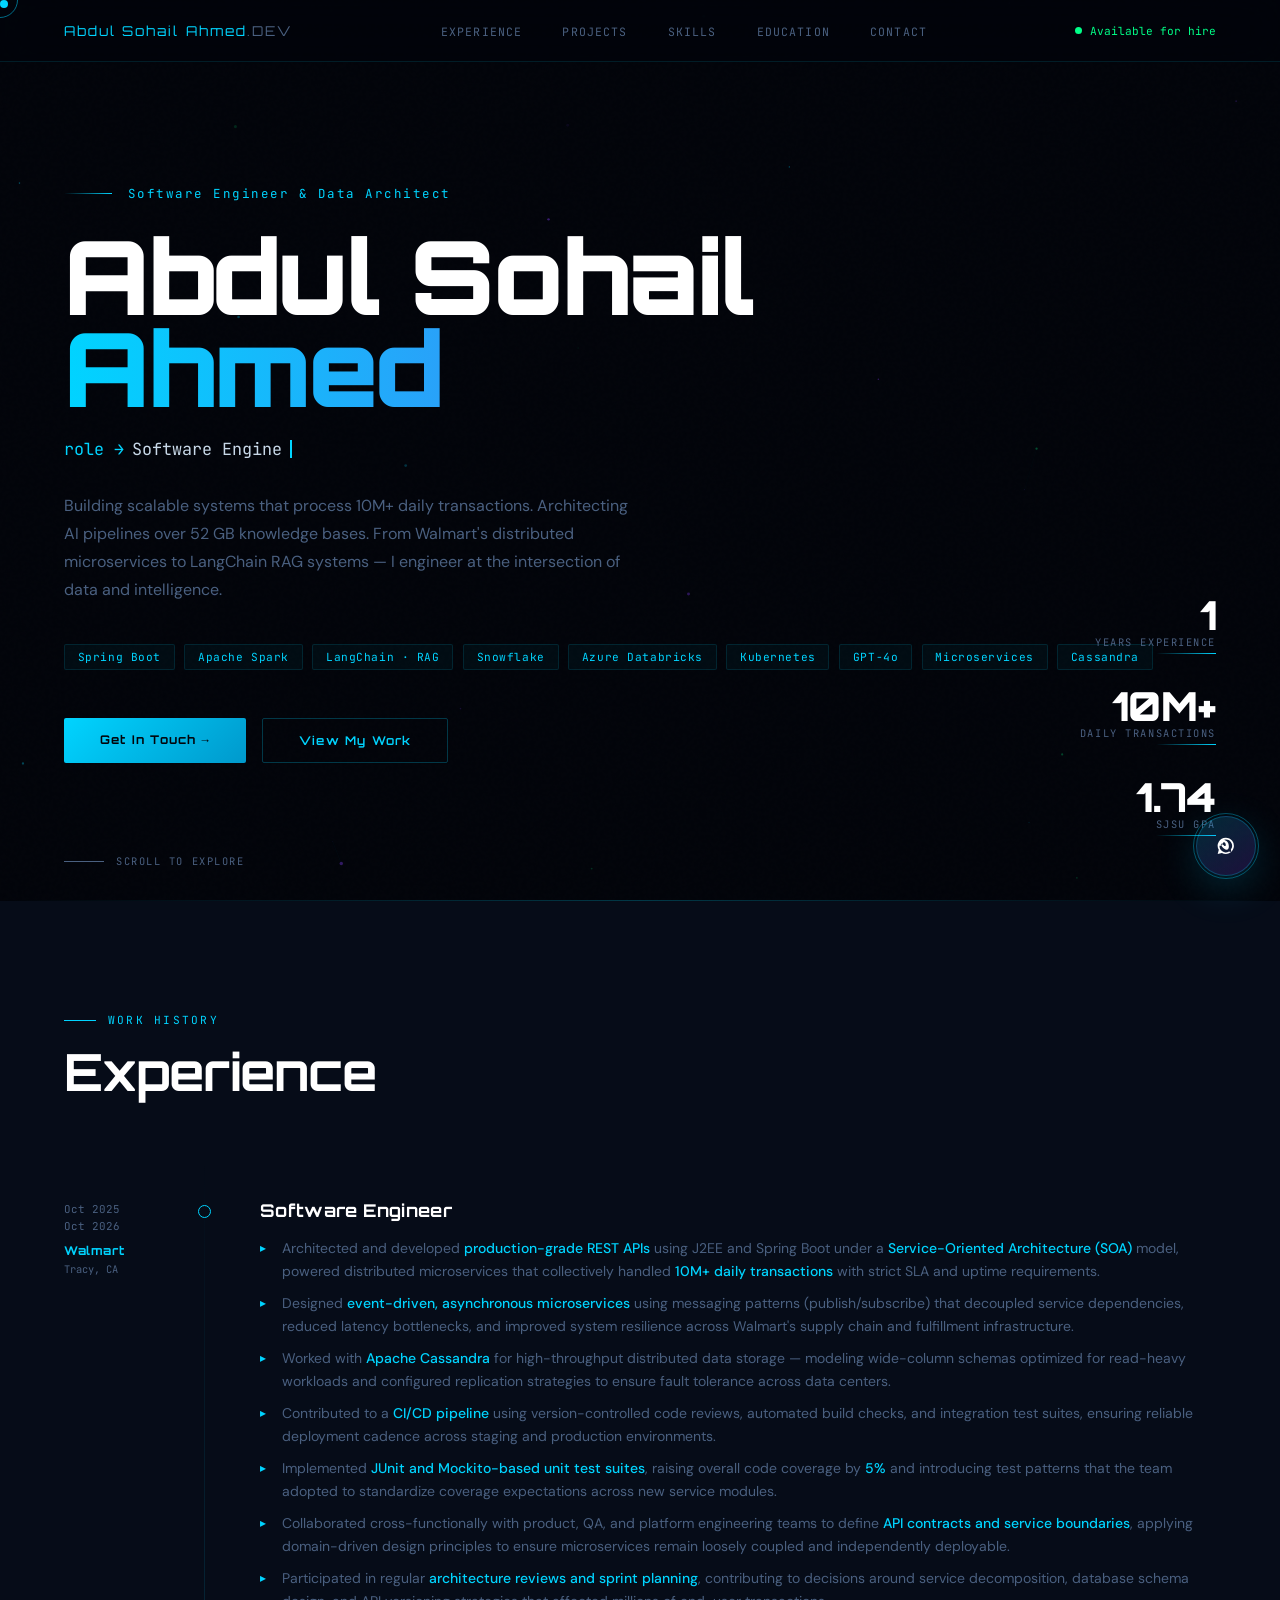
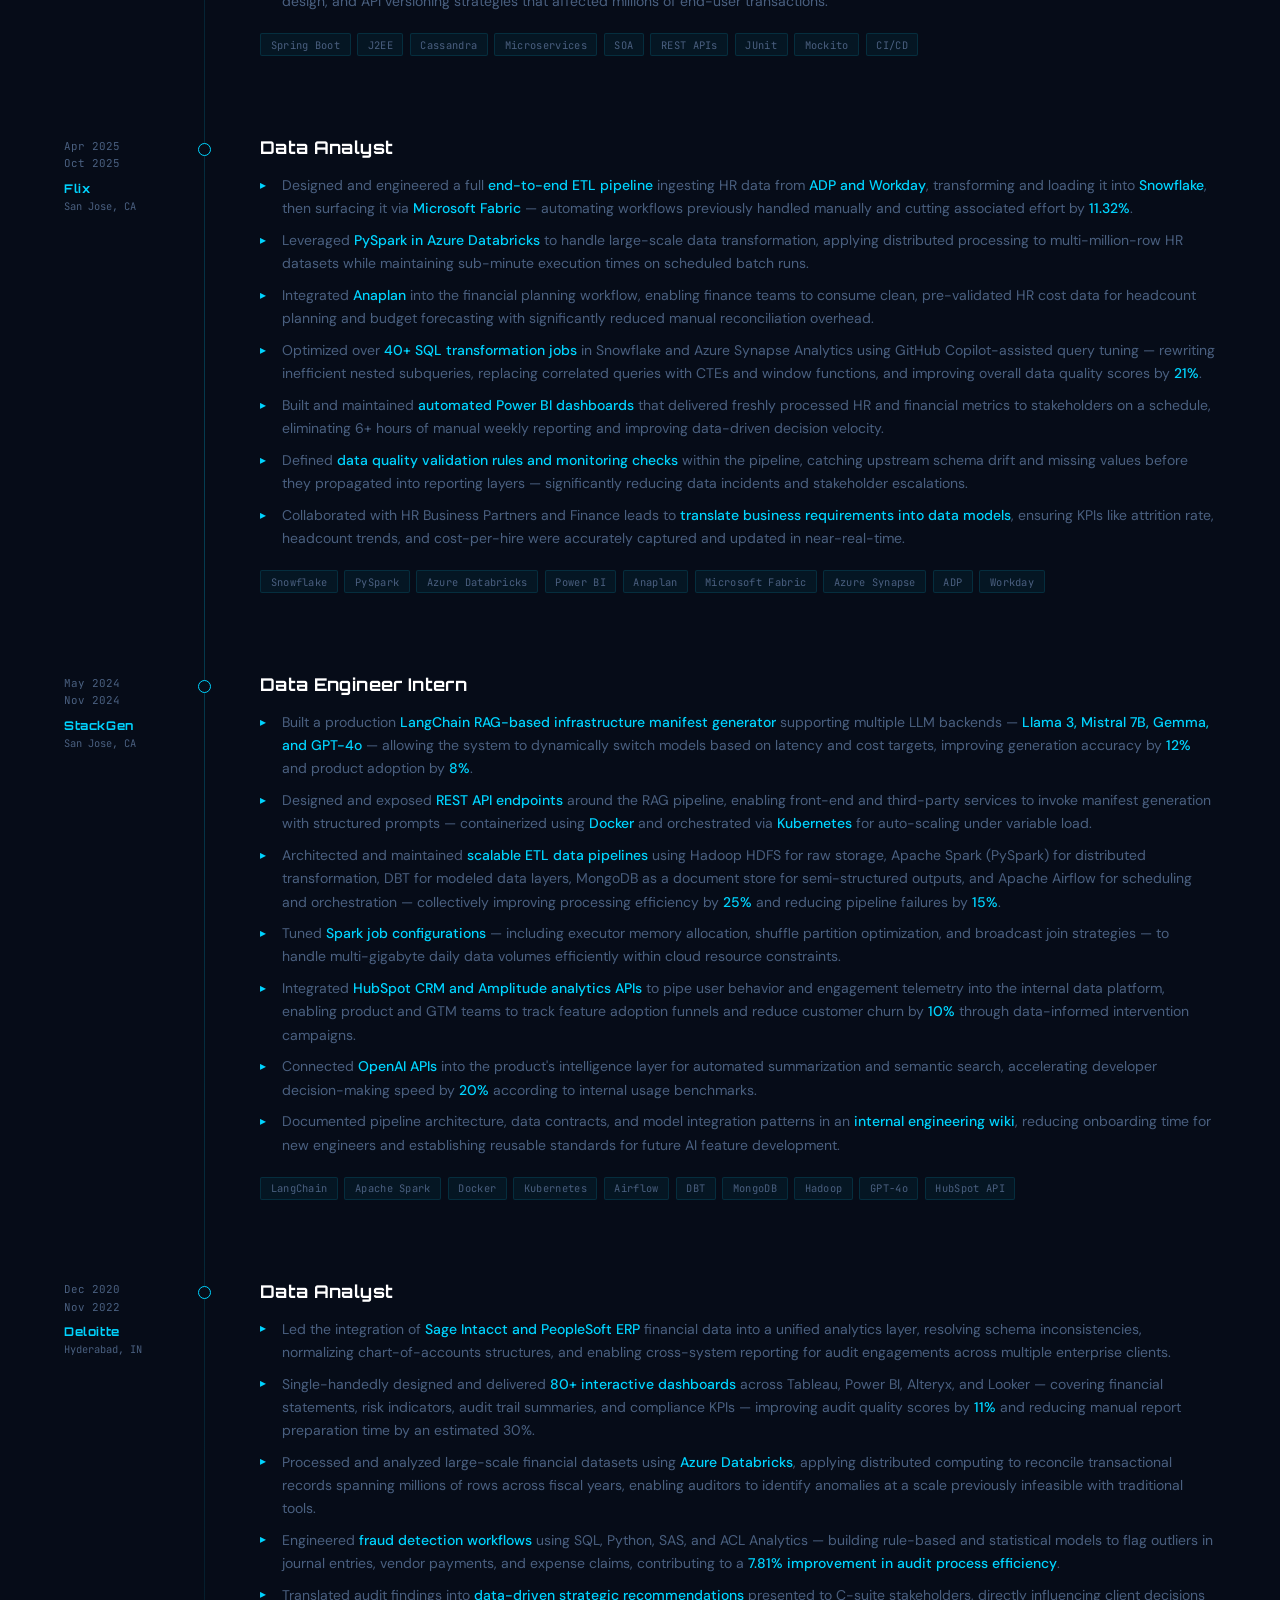
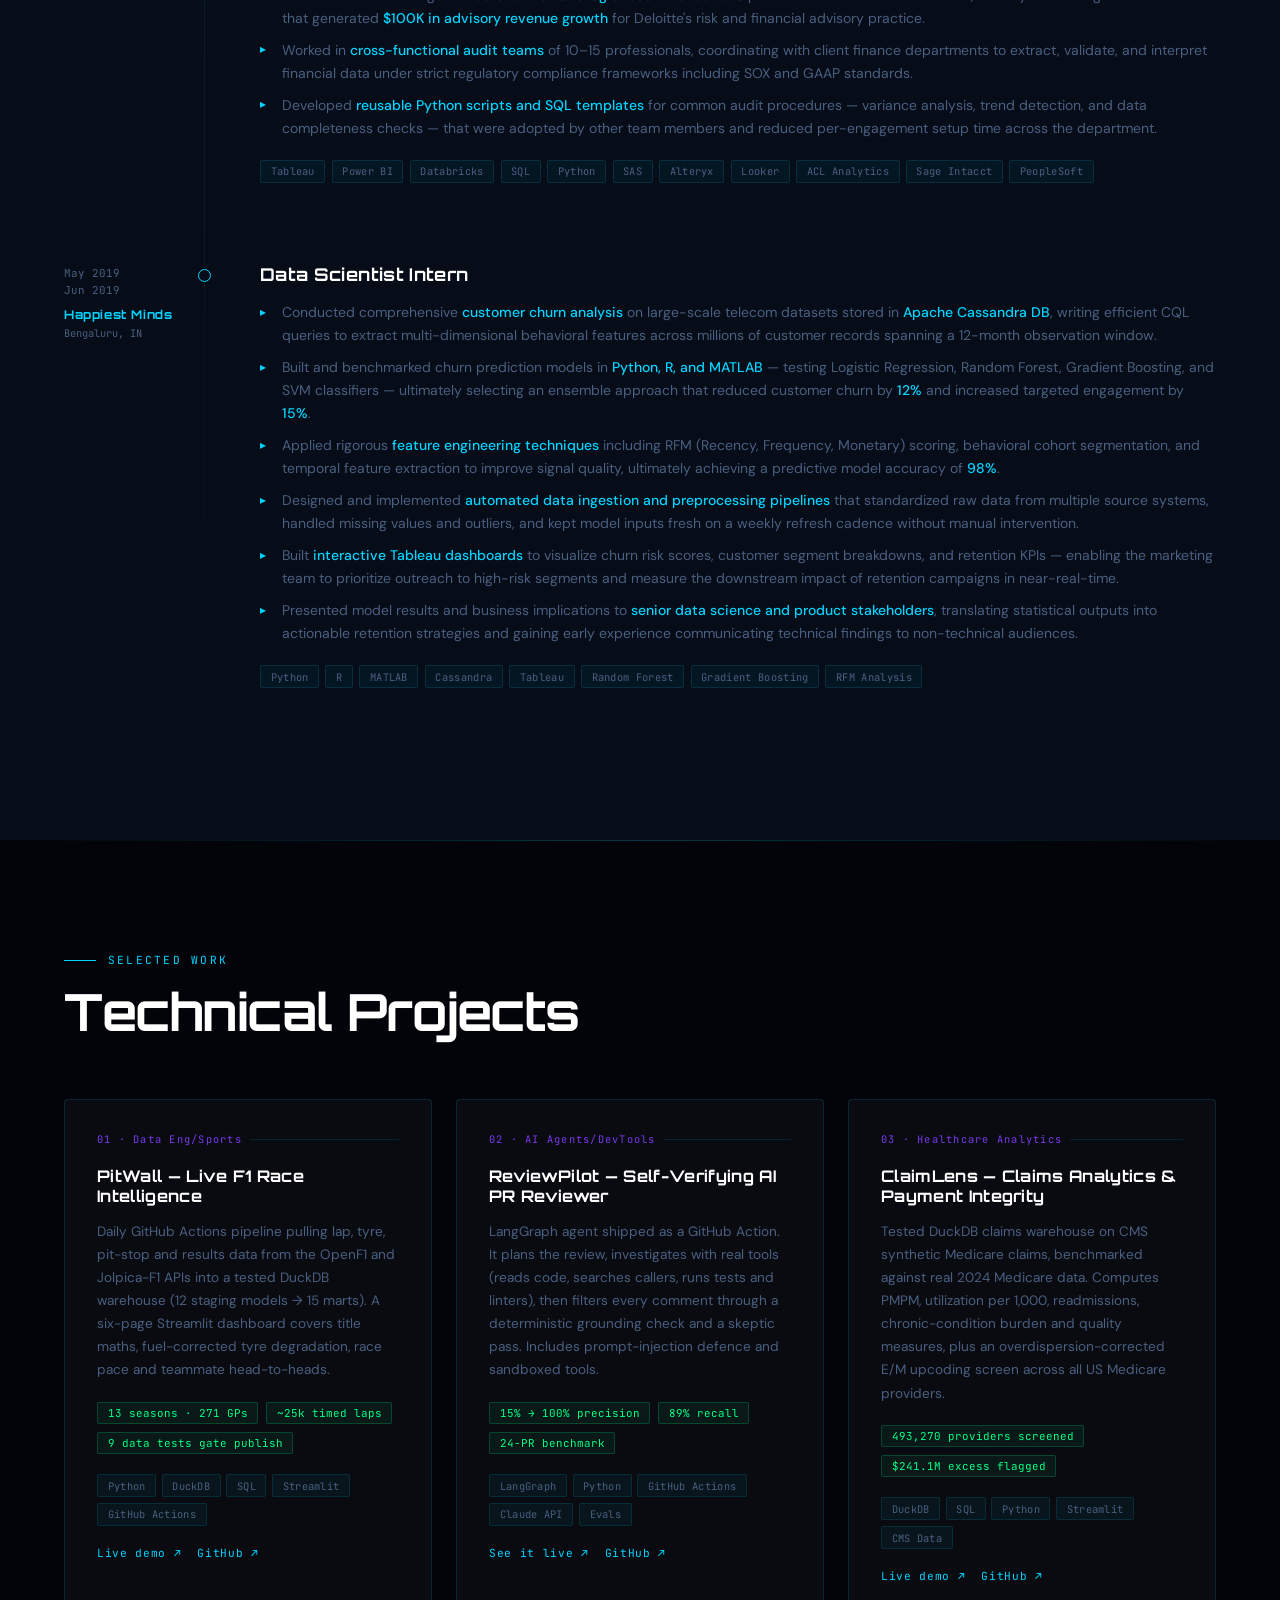
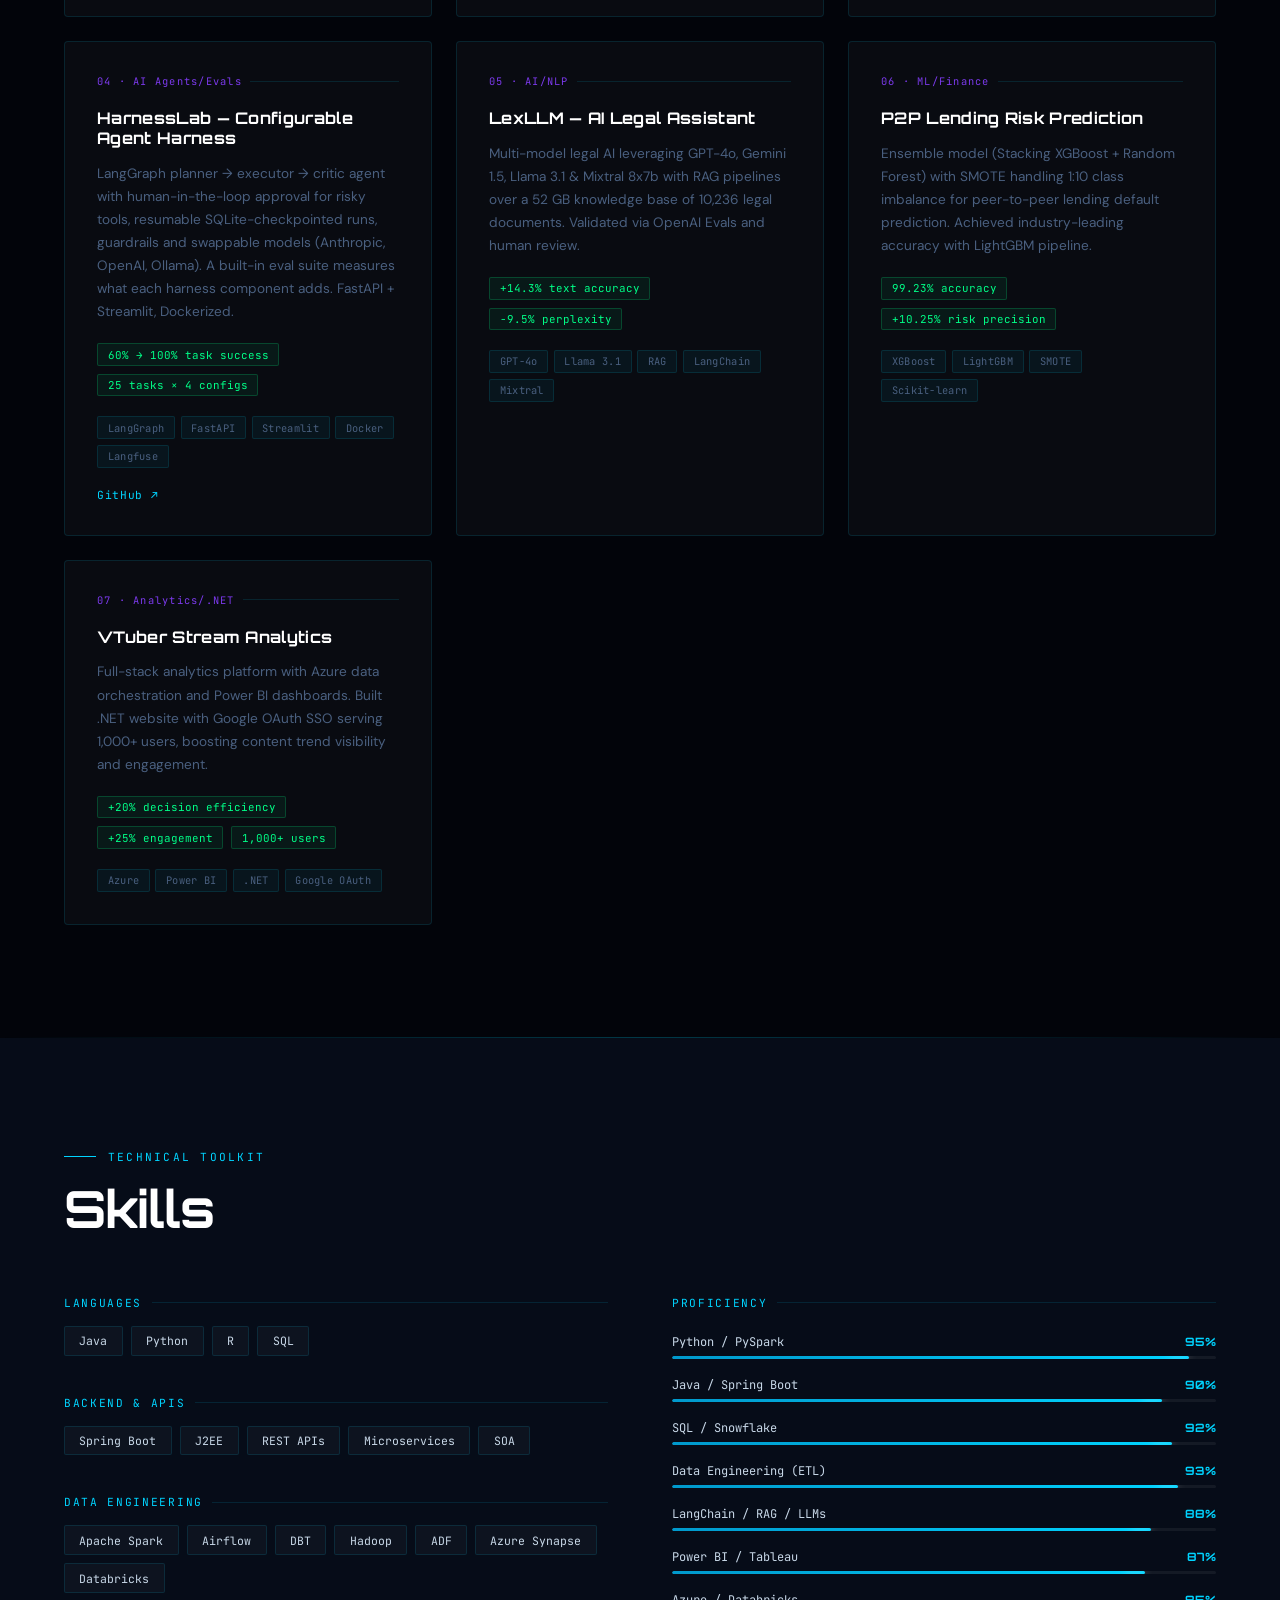
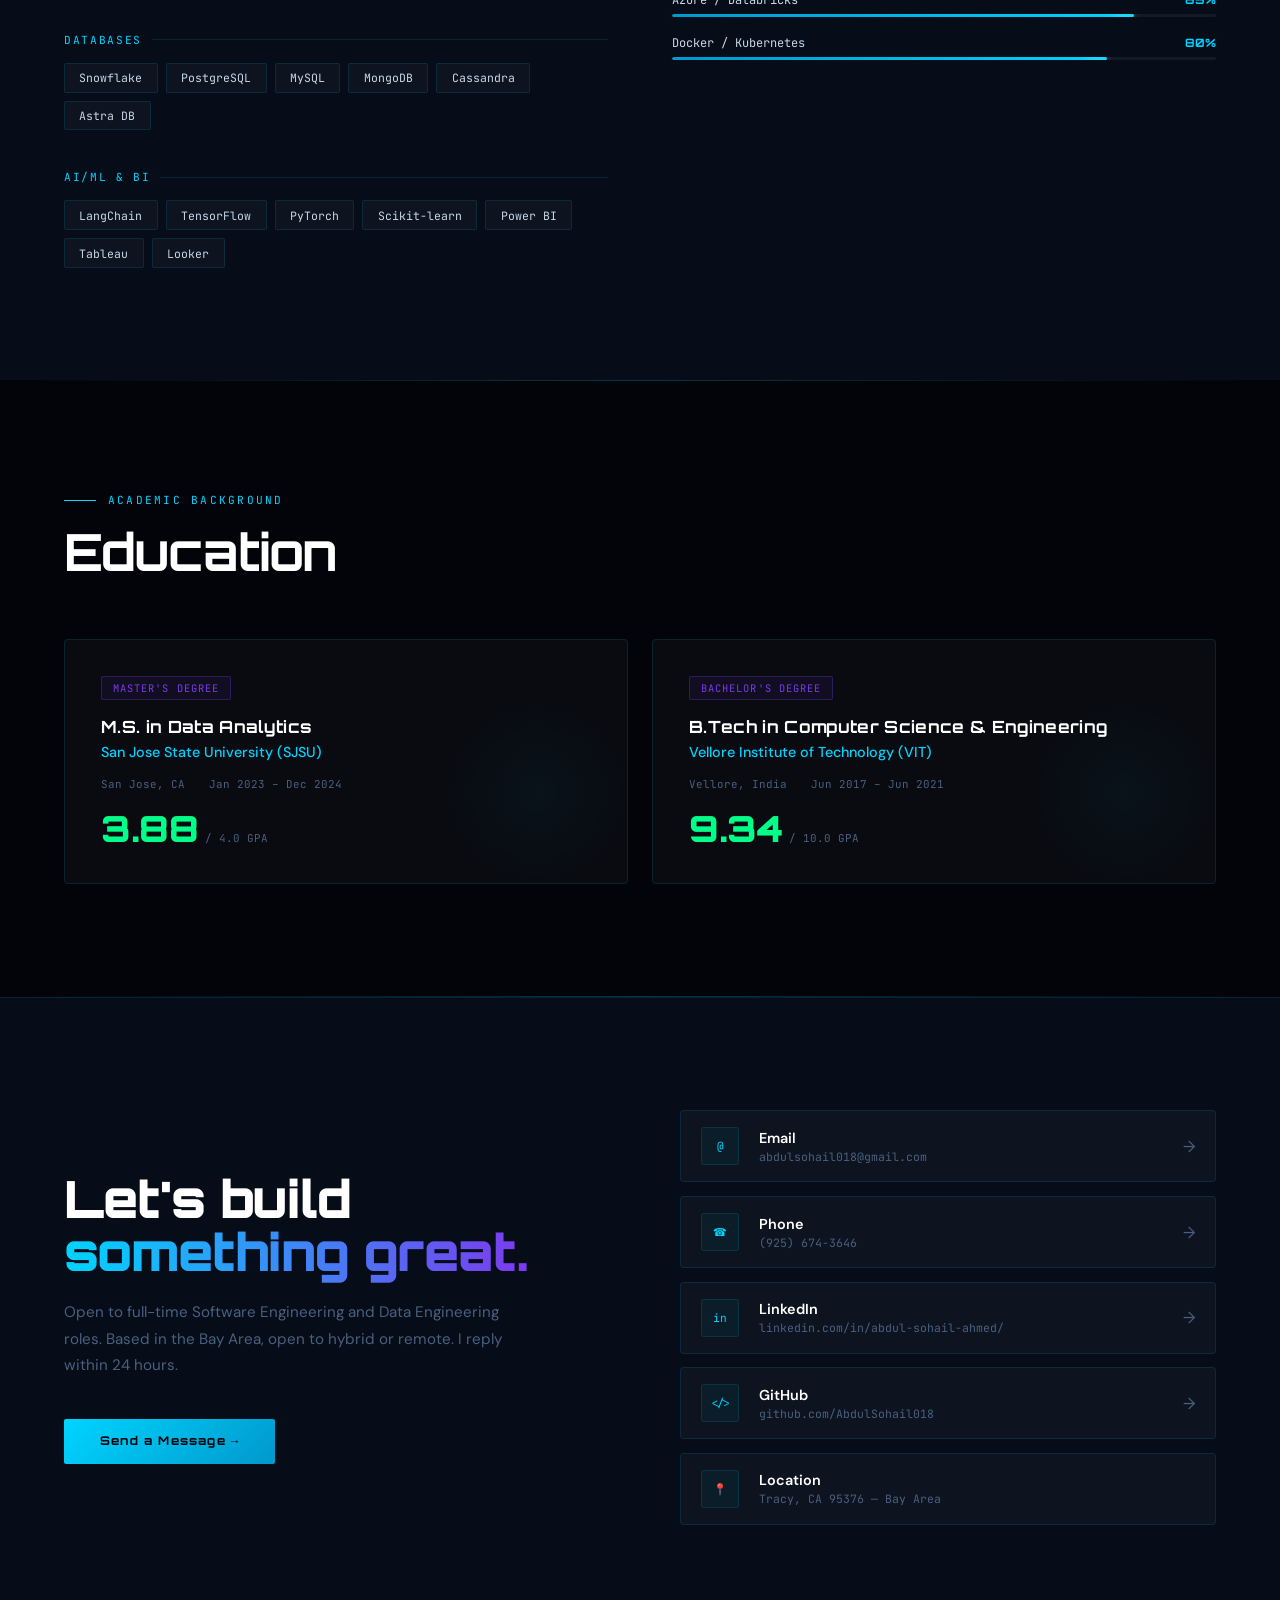
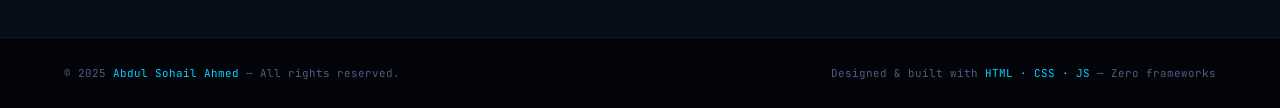
==== commit 590742e2: "Mark Walmart role as ended Oct 2026 Co-Authored-By: Claude Opus 5.5 <noreply@anthropic.com> Claude-S" ====
--- a/index.html
+++ b/index.html
@@ -1094,20 +1094,20 @@
       <!-- WALMART -->
       <div class="exp-item">
         <div class="exp-left">
-          <div class="exp-period">Oct 2025<br>Present</div>
+          <div class="exp-period">Oct 2025<br>Oct 2026</div>
           <div class="exp-company">Walmart</div>
           <div class="exp-location">Tracy, CA</div>
         </div>
         <div class="exp-right">
           <div class="exp-role">Software Engineer</div>
           <ul class="exp-bullets">
-            <li>Architecting and developing <em>production-grade REST APIs</em> using J2EE and Spring Boot under a <em>Service-Oriented Architecture (SOA)</em> model, powering distributed microservices that collectively handle <em>10M+ daily transactions</em> with strict SLA and uptime requirements.</li>
-            <li>Designing <em>event-driven, asynchronous microservices</em> using messaging patterns (publish/subscribe) that decouple service dependencies, reduce latency bottlenecks, and improve system resilience across Walmart's supply chain and fulfillment infrastructure.</li>
-            <li>Working with <em>Apache Cassandra</em> for high-throughput distributed data storage — modeling wide-column schemas optimized for read-heavy workloads and configuring replication strategies to ensure fault tolerance across data centers.</li>
-            <li>Contributing to a <em>CI/CD pipeline</em> using version-controlled code reviews, automated build checks, and integration test suites, ensuring reliable deployment cadence across staging and production environments.</li>
-            <li>Implementing <em>JUnit and Mockito-based unit test suites</em>, raising overall code coverage by <em>5%</em> and introducing test patterns that the team adopted to standardize coverage expectations across new service modules.</li>
-            <li>Collaborating cross-functionally with product, QA, and platform engineering teams to define <em>API contracts and service boundaries</em>, applying domain-driven design principles to ensure microservices remain loosely coupled and independently deployable.</li>
-            <li>Participating in regular <em>architecture reviews and sprint planning</em>, contributing to decisions around service decomposition, database schema design, and API versioning strategies that affect millions of end-user transactions.</li>
+            <li>Architected and developed <em>production-grade REST APIs</em> using J2EE and Spring Boot under a <em>Service-Oriented Architecture (SOA)</em> model, powered distributed microservices that collectively handled <em>10M+ daily transactions</em> with strict SLA and uptime requirements.</li>
+            <li>Designed <em>event-driven, asynchronous microservices</em> using messaging patterns (publish/subscribe) that decoupled service dependencies, reduced latency bottlenecks, and improved system resilience across Walmart's supply chain and fulfillment infrastructure.</li>
+            <li>Worked with <em>Apache Cassandra</em> for high-throughput distributed data storage — modeling wide-column schemas optimized for read-heavy workloads and configured replication strategies to ensure fault tolerance across data centers.</li>
+            <li>Contributed to a <em>CI/CD pipeline</em> using version-controlled code reviews, automated build checks, and integration test suites, ensuring reliable deployment cadence across staging and production environments.</li>
+            <li>Implemented <em>JUnit and Mockito-based unit test suites</em>, raising overall code coverage by <em>5%</em> and introducing test patterns that the team adopted to standardize coverage expectations across new service modules.</li>
+            <li>Collaborated cross-functionally with product, QA, and platform engineering teams to define <em>API contracts and service boundaries</em>, applying domain-driven design principles to ensure microservices remain loosely coupled and independently deployable.</li>
+            <li>Participated in regular <em>architecture reviews and sprint planning</em>, contributing to decisions around service decomposition, database schema design, and API versioning strategies that affected millions of end-user transactions.</li>
           </ul>
           <div class="exp-tags">
             <span class="etag">Spring Boot</span><span class="etag">J2EE</span><span class="etag">Cassandra</span><span class="etag">Microservices</span><span class="etag">SOA</span><span class="etag">REST APIs</span><span class="etag">JUnit</span><span class="etag">Mockito</span><span class="etag">CI/CD</span>
